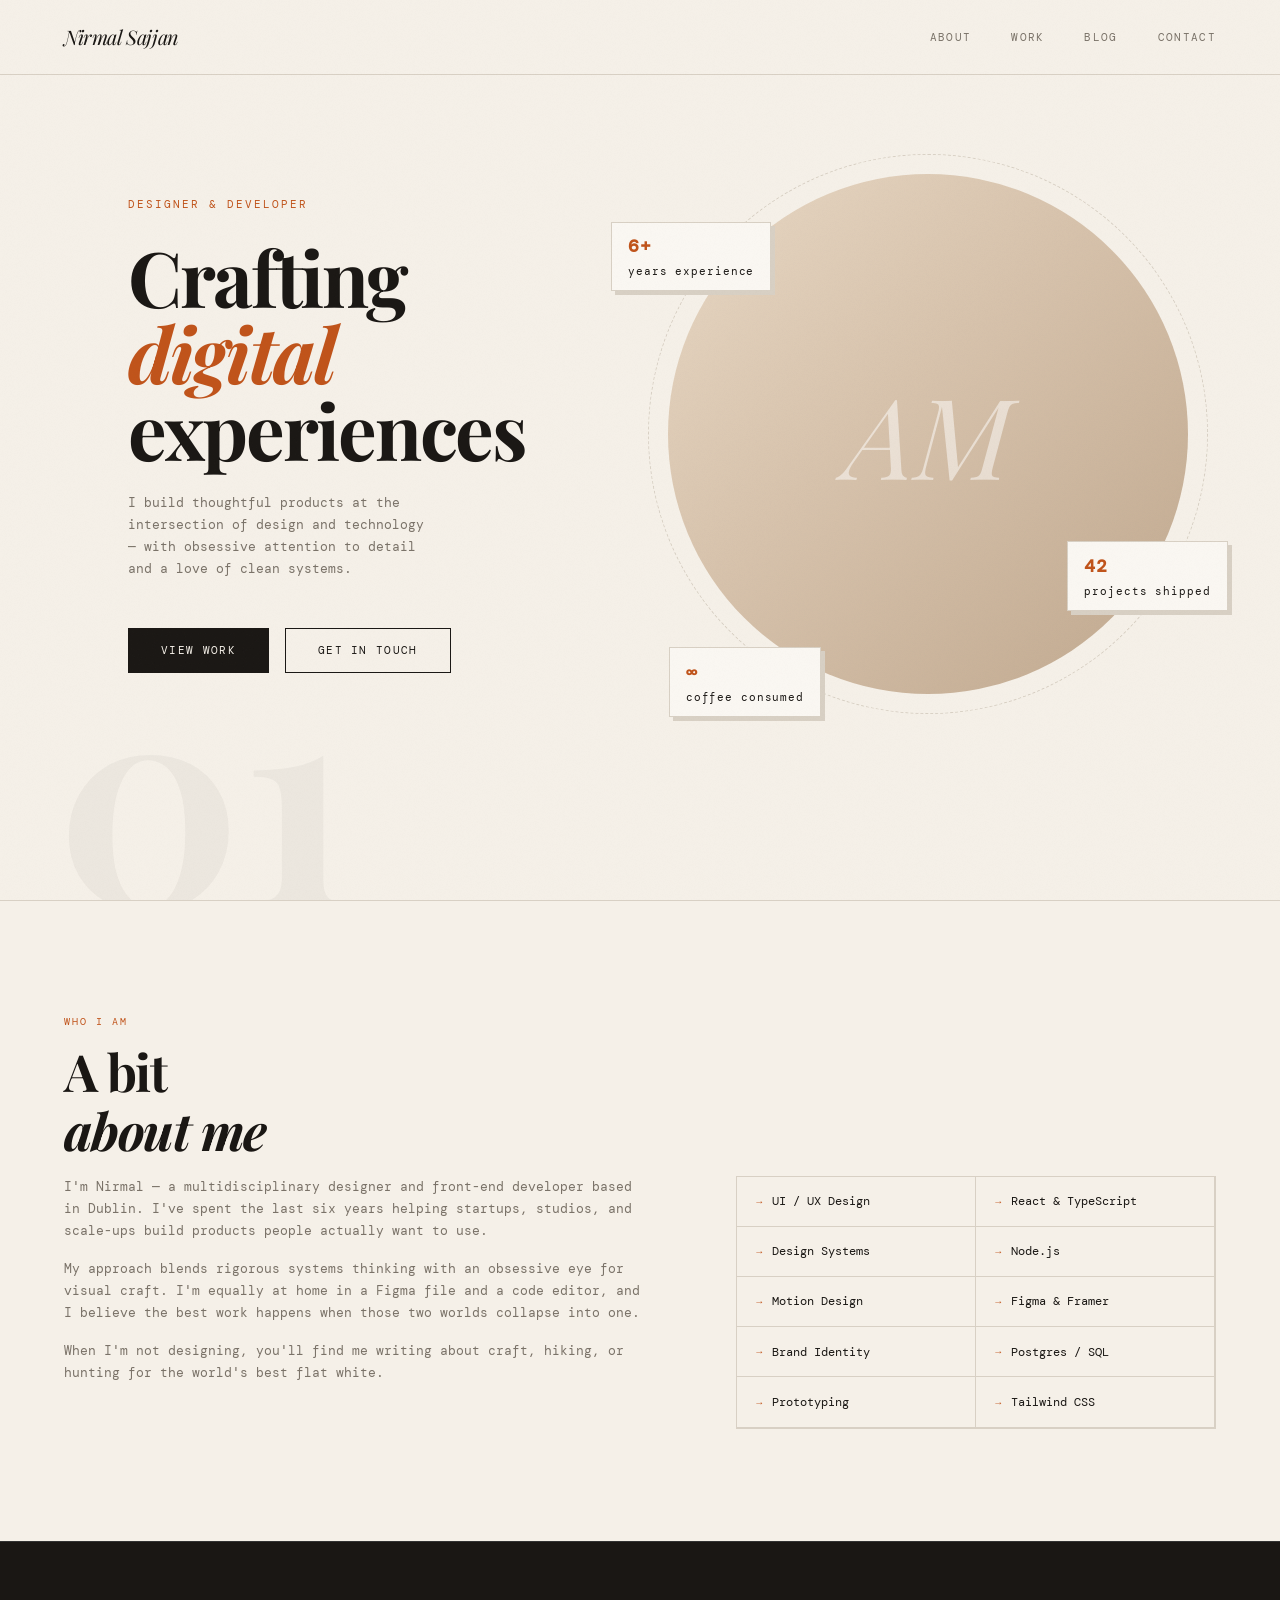
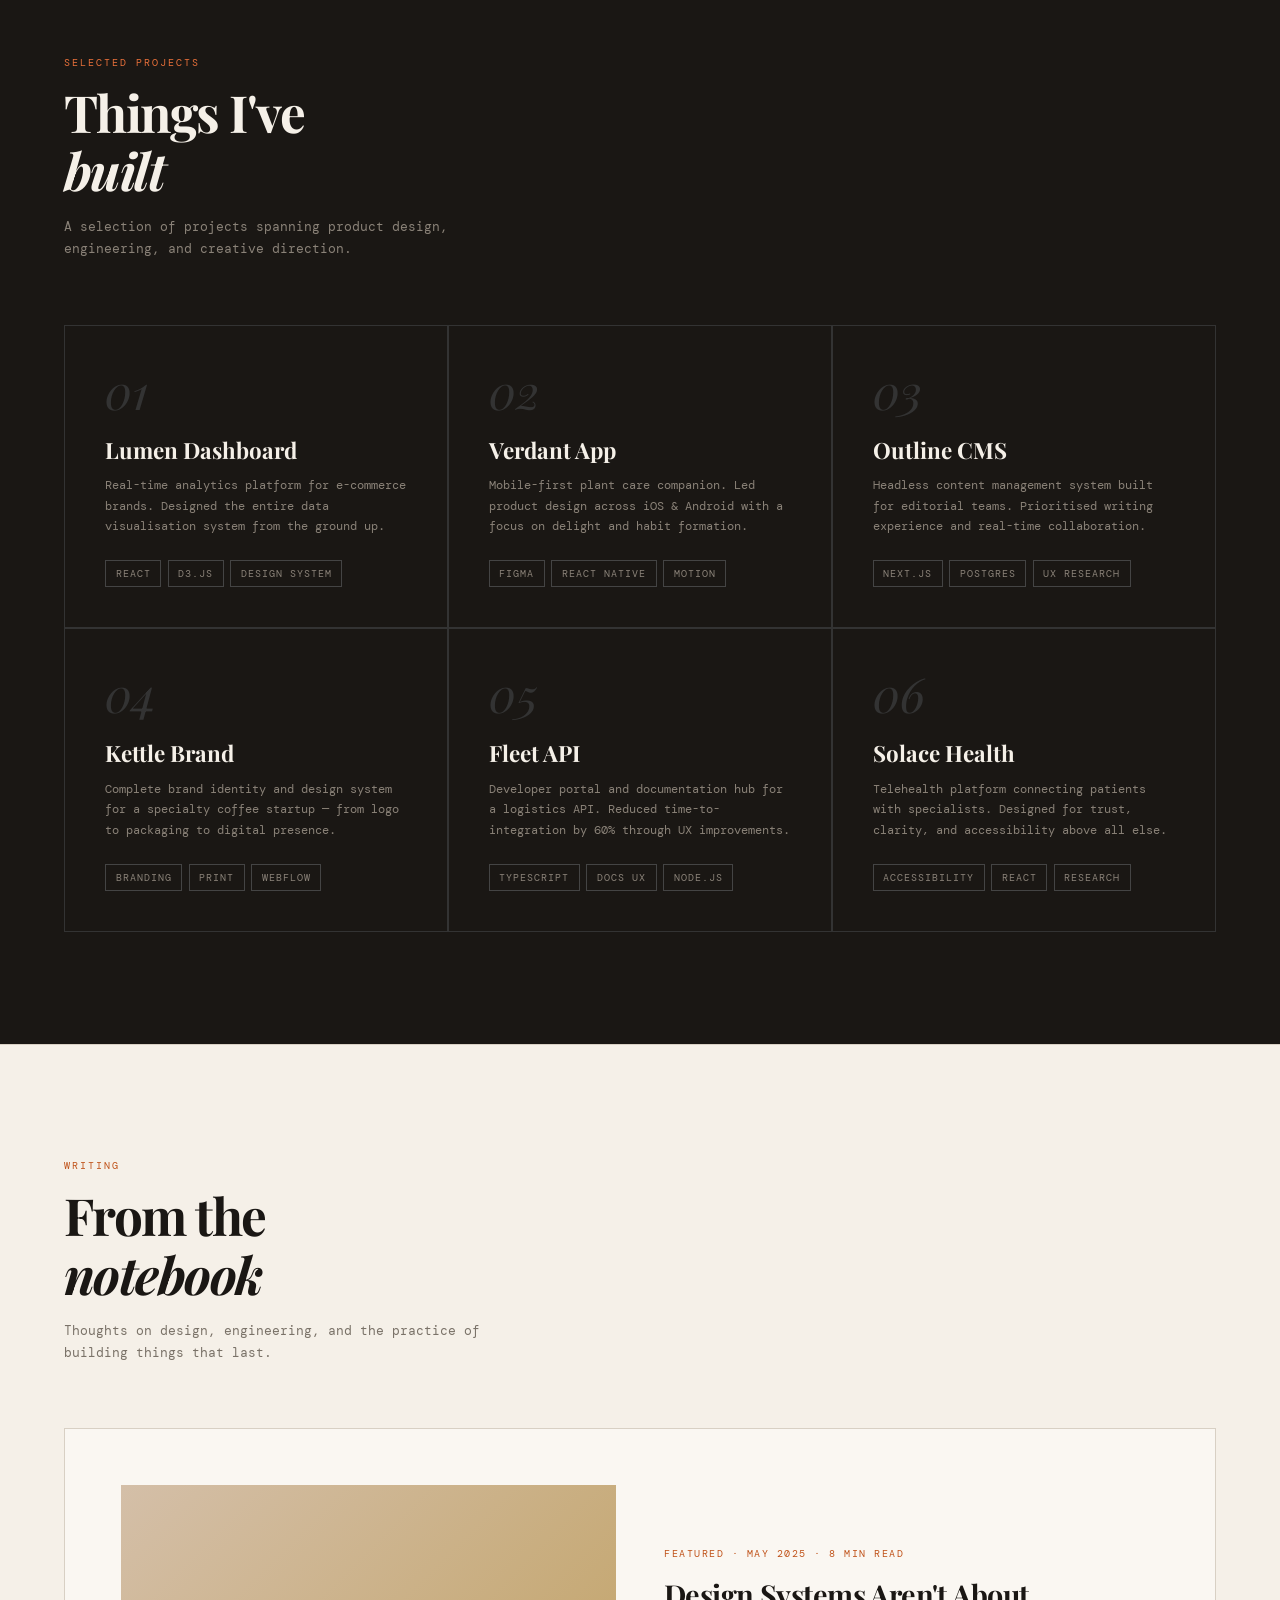
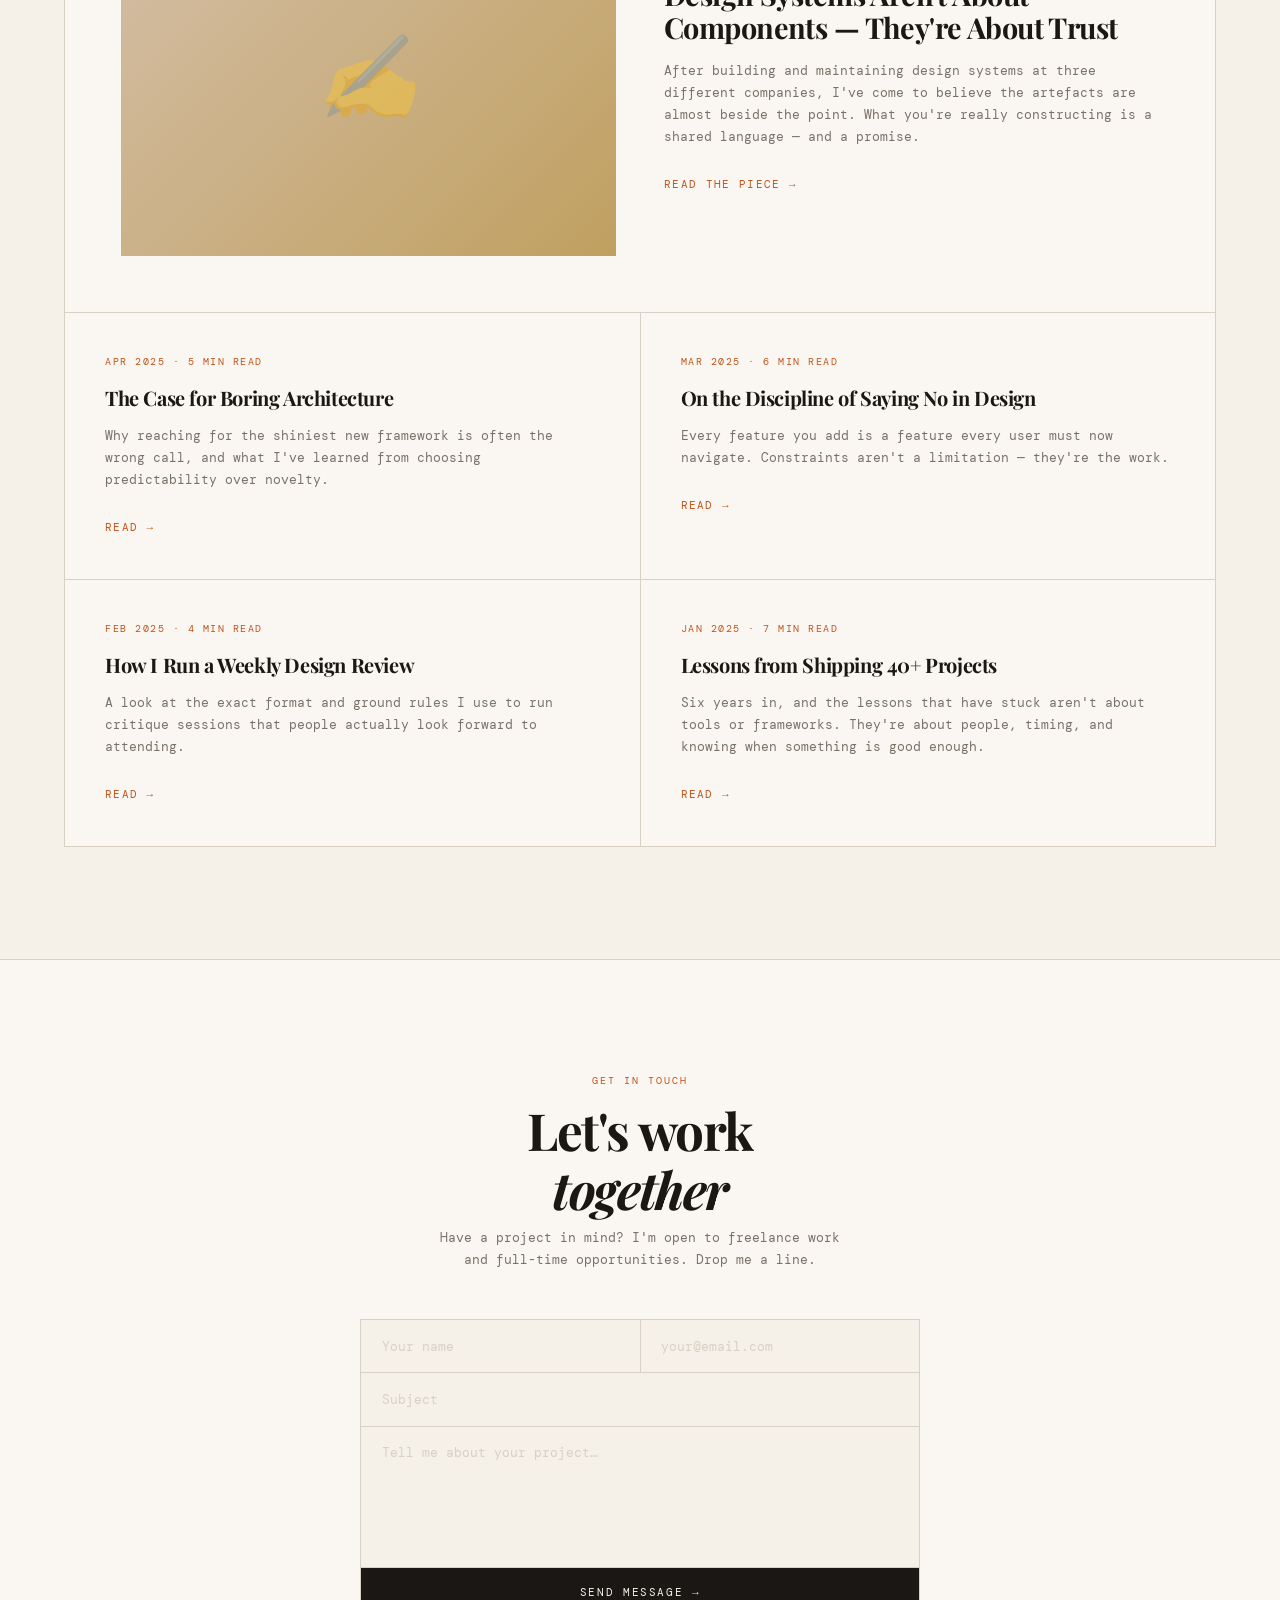
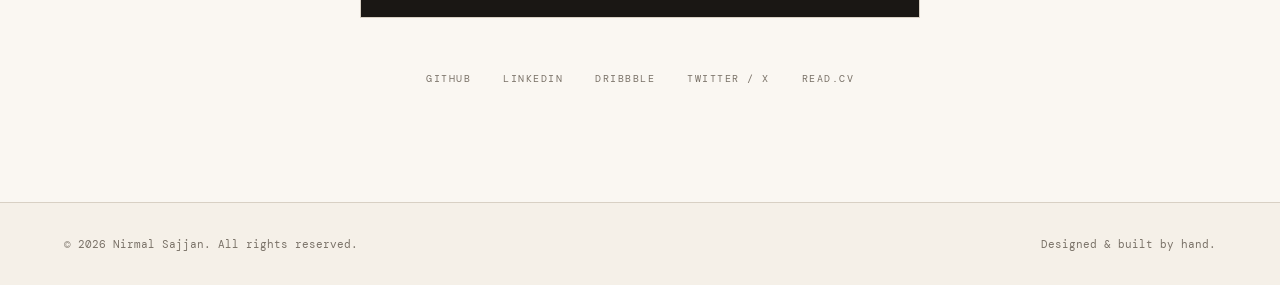
==== index.html @ ff673fba "Rename portfolio.html to index.html" ====
<!DOCTYPE html>
<html lang="en">
<head>
  <meta charset="UTF-8" />
  <meta name="viewport" content="width=device-width, initial-scale=1.0"/>
  <title>Nirmal Sajjan — Portfolio</title>
  <link href="https://fonts.googleapis.com/css2?family=Playfair+Display:ital,wght@0,400;0,700;1,400&family=DM+Mono:wght@300;400;500&display=swap" rel="stylesheet"/>
  <style>
    /* ─── Tokens ─────────────────────────────────────────── */
    :root {
      --cream:   #f5f0e8;
      --ink:     #1a1714;
      --rust:    #c0531a;
      --rust-lt: #e8703a;
      --muted:   #7a7268;
      --border:  #d8d0c4;
      --card:    #faf7f2;
    }

    /* ─── Reset ──────────────────────────────────────────── */
    *, *::before, *::after { box-sizing: border-box; margin: 0; padding: 0; }
    html { scroll-behavior: smooth; }

    body {
      background: var(--cream);
      color: var(--ink);
      font-family: 'DM Mono', monospace;
      font-size: 14px;
      line-height: 1.7;
      overflow-x: hidden;
    }

    /* ─── Noise texture overlay ───────────────────────────── */
    body::before {
      content: '';
      position: fixed;
      inset: 0;
      pointer-events: none;
      background-image: url("data:image/svg+xml,%3Csvg viewBox='0 0 200 200' xmlns='http://www.w3.org/2000/svg'%3E%3Cfilter id='n'%3E%3CfeTurbulence type='fractalNoise' baseFrequency='0.85' numOctaves='4' stitchTiles='stitch'/%3E%3C/filter%3E%3Crect width='100%25' height='100%25' filter='url(%23n)' opacity='0.04'/%3E%3C/svg%3E");
      background-size: 150px;
      z-index: 9999;
      opacity: 0.5;
    }

    /* ─── Typography helpers ──────────────────────────────── */
    h1, h2, h3, h4 { font-family: 'Playfair Display', serif; font-weight: 700; line-height: 1.15; }
    a { color: inherit; text-decoration: none; }

    /* ─── Nav ─────────────────────────────────────────────── */
    nav {
      position: fixed;
      top: 0; left: 0; right: 0;
      z-index: 100;
      display: flex;
      align-items: center;
      justify-content: space-between;
      padding: 1.25rem 4rem;
      background: rgba(245,240,232,0.85);
      backdrop-filter: blur(12px);
      border-bottom: 1px solid var(--border);
    }

    .nav-logo {
      font-family: 'Playfair Display', serif;
      font-size: 1.25rem;
      font-style: italic;
      letter-spacing: -0.02em;
      color: var(--ink);
    }

    .nav-links {
      display: flex;
      gap: 2.5rem;
      list-style: none;
    }

    .nav-links a {
      font-size: 11px;
      letter-spacing: 0.12em;
      text-transform: uppercase;
      color: var(--muted);
      transition: color 0.2s;
    }
    .nav-links a:hover { color: var(--rust); }

    /* ─── Hero ────────────────────────────────────────────── */
    #hero {
      min-height: 100vh;
      display: grid;
      grid-template-columns: 1fr 1fr;
      padding-top: 80px;
      position: relative;
      overflow: hidden;
    }

    .hero-left {
      display: flex;
      flex-direction: column;
      justify-content: center;
      padding: 6rem 3rem 6rem 4rem;
      position: relative;
      z-index: 1;
    }

    .hero-tag {
      font-size: 11px;
      letter-spacing: 0.18em;
      text-transform: uppercase;
      color: var(--rust);
      margin-bottom: 1.5rem;
      opacity: 0;
      animation: fadeUp 0.8s 0.2s forwards;
    }

    .hero-name {
      font-size: clamp(3.5rem, 6vw, 5.5rem);
      line-height: 1;
      letter-spacing: -0.03em;
      margin-bottom: 1.5rem;
      opacity: 0;
      animation: fadeUp 0.8s 0.4s forwards;
    }

    .hero-name em {
      font-style: italic;
      color: var(--rust);
    }

    .hero-bio {
      max-width: 38ch;
      color: var(--muted);
      font-size: 13px;
      margin-bottom: 3rem;
      opacity: 0;
      animation: fadeUp 0.8s 0.6s forwards;
    }

    .hero-ctas {
      display: flex;
      gap: 1rem;
      flex-wrap: wrap;
      opacity: 0;
      animation: fadeUp 0.8s 0.8s forwards;
    }

    .btn {
      display: inline-block;
      padding: 0.75rem 2rem;
      font-family: 'DM Mono', monospace;
      font-size: 11px;
      letter-spacing: 0.12em;
      text-transform: uppercase;
      cursor: pointer;
      transition: all 0.25s;
      border: 1.5px solid var(--ink);
    }
    .btn-primary { background: var(--ink); color: var(--cream); }
    .btn-primary:hover { background: var(--rust); border-color: var(--rust); }
    .btn-outline { background: transparent; color: var(--ink); }
    .btn-outline:hover { background: var(--ink); color: var(--cream); }

    .hero-right {
      position: relative;
      display: flex;
      align-items: center;
      justify-content: center;
    }

    /* big decorative circle */
    .hero-circle {
      width: 520px;
      height: 520px;
      border-radius: 50%;
      background: linear-gradient(135deg, #e8d8c4 0%, #d4bfa8 50%, #c0a88e 100%);
      position: relative;
      display: flex;
      align-items: center;
      justify-content: center;
      opacity: 0;
      animation: scaleIn 1s 0.3s cubic-bezier(0.34,1.56,0.64,1) forwards;
    }

    .hero-circle::before {
      content: '';
      position: absolute;
      inset: -20px;
      border-radius: 50%;
      border: 1px dashed var(--border);
      animation: spin 30s linear infinite;
    }

    .hero-avatar-text {
      font-family: 'Playfair Display', serif;
      font-size: 7rem;
      font-style: italic;
      color: rgba(255,255,255,0.5);
      user-select: none;
    }

    /* floating labels */
    .float-label {
      position: absolute;
      background: var(--card);
      border: 1px solid var(--border);
      padding: 0.6rem 1rem;
      font-size: 11px;
      letter-spacing: 0.08em;
      box-shadow: 4px 4px 0 var(--border);
      opacity: 0;
      animation: fadeIn 0.6s forwards;
    }
    .fl-1 { top: 20%; left: -5%; animation-delay: 1.2s; }
    .fl-2 { bottom: 25%; right: -2%; animation-delay: 1.4s; }
    .fl-3 { bottom: 10%; left: 5%; animation-delay: 1.6s; }

    .float-label strong { display: block; font-size: 1.1rem; color: var(--rust); }

    /* big background number */
    .hero-num {
      position: absolute;
      bottom: -2rem;
      left: 3.5rem;
      font-family: 'Playfair Display', serif;
      font-size: 18rem;
      font-weight: 700;
      color: rgba(26,23,20,0.04);
      line-height: 1;
      pointer-events: none;
      user-select: none;
    }

    /* ─── Section scaffold ────────────────────────────────── */
    section { padding: 7rem 4rem; }

    .section-label {
      font-size: 10px;
      letter-spacing: 0.2em;
      text-transform: uppercase;
      color: var(--rust);
      margin-bottom: 0.75rem;
    }

    .section-title {
      font-size: clamp(2rem, 4vw, 3.2rem);
      letter-spacing: -0.03em;
      margin-bottom: 1rem;
    }

    .section-sub {
      color: var(--muted);
      max-width: 52ch;
      font-size: 13px;
      margin-bottom: 4rem;
    }

    /* ─── About ───────────────────────────────────────────── */
    #about { border-top: 1px solid var(--border); }

    .about-grid {
      display: grid;
      grid-template-columns: 1.2fr 1fr;
      gap: 6rem;
      align-items: start;
    }

    .about-text p { color: var(--muted); font-size: 13px; margin-bottom: 1rem; }

    .skills-list {
      display: grid;
      grid-template-columns: 1fr 1fr;
      gap: 0;
      list-style: none;
      border: 1px solid var(--border);
    }

    .skills-list li {
      padding: 0.9rem 1.2rem;
      border-bottom: 1px solid var(--border);
      border-right: 1px solid var(--border);
      font-size: 12px;
      display: flex;
      align-items: center;
      gap: 0.6rem;
      transition: background 0.2s;
    }
    .skills-list li:hover { background: var(--card); }
    .skills-list li::before { content: '→'; color: var(--rust); font-size: 10px; }

    /* ─── Work ────────────────────────────────────────────── */
    #work { background: var(--ink); color: var(--cream); border-top: 1px solid #333; }
    #work .section-label { color: var(--rust-lt); }
    #work .section-sub { color: #8a8278; }

    .projects-grid {
      display: grid;
      grid-template-columns: repeat(3, 1fr);
      gap: 1.5px;
      background: #333;
      border: 1.5px solid #333;
    }

    .project-card {
      background: var(--ink);
      padding: 2.5rem;
      transition: background 0.25s;
      cursor: pointer;
      position: relative;
      overflow: hidden;
    }
    .project-card::after {
      content: '';
      position: absolute;
      inset: 0;
      background: var(--rust);
      transform: translateY(100%);
      transition: transform 0.35s cubic-bezier(0.4,0,0.2,1);
      z-index: 0;
    }
    .project-card:hover::after { transform: translateY(0); }

    .project-card > * { position: relative; z-index: 1; }

    .project-num {
      font-family: 'Playfair Display', serif;
      font-size: 3rem;
      font-style: italic;
      color: #333;
      line-height: 1;
      margin-bottom: 1.5rem;
      transition: color 0.25s;
    }
    .project-card:hover .project-num { color: rgba(255,255,255,0.25); }

    .project-title {
      font-family: 'Playfair Display', serif;
      font-size: 1.4rem;
      margin-bottom: 0.75rem;
    }

    .project-desc {
      font-size: 12px;
      color: #8a8278;
      margin-bottom: 1.5rem;
      transition: color 0.25s;
    }
    .project-card:hover .project-desc { color: rgba(255,255,255,0.8); }

    .project-tags {
      display: flex;
      flex-wrap: wrap;
      gap: 0.4rem;
    }

    .tag {
      font-size: 10px;
      letter-spacing: 0.1em;
      text-transform: uppercase;
      padding: 0.25rem 0.6rem;
      border: 1px solid #444;
      color: #8a8278;
      transition: all 0.25s;
    }
    .project-card:hover .tag { border-color: rgba(255,255,255,0.35); color: rgba(255,255,255,0.7); }

    /* ─── Blog ────────────────────────────────────────────── */
    #blog { border-top: 1px solid var(--border); }

    .blog-layout {
      display: grid;
      grid-template-columns: 1fr 1fr;
      gap: 1px;
      background: var(--border);
      border: 1px solid var(--border);
    }

    .blog-featured {
      grid-column: 1 / -1;
      background: var(--card);
      padding: 3.5rem;
      display: grid;
      grid-template-columns: 1fr 1fr;
      gap: 3rem;
      align-items: center;
      transition: background 0.2s;
    }
    .blog-featured:hover { background: #f0ebe0; }

    .blog-featured-img {
      aspect-ratio: 4/3;
      background: linear-gradient(135deg, #d4bfa8, #c0a060);
      display: flex;
      align-items: center;
      justify-content: center;
      font-family: 'Playfair Display', serif;
      font-size: 5rem;
      font-style: italic;
      color: rgba(255,255,255,0.4);
    }

    .blog-meta {
      font-size: 10px;
      letter-spacing: 0.15em;
      text-transform: uppercase;
      color: var(--rust);
      margin-bottom: 1rem;
    }

    .blog-title {
      font-size: 1.8rem;
      letter-spacing: -0.02em;
      margin-bottom: 1rem;
      cursor: pointer;
      transition: color 0.2s;
    }
    .blog-title:hover { color: var(--rust); }

    .blog-excerpt {
      color: var(--muted);
      font-size: 13px;
      margin-bottom: 1.5rem;
    }

    .read-more {
      font-size: 11px;
      letter-spacing: 0.12em;
      text-transform: uppercase;
      color: var(--rust);
      display: inline-flex;
      align-items: center;
      gap: 0.5rem;
      transition: gap 0.2s;
    }
    .read-more:hover { gap: 1rem; }

    .blog-card {
      background: var(--card);
      padding: 2.5rem;
      cursor: pointer;
      transition: background 0.2s;
    }
    .blog-card:hover { background: #f0ebe0; }

    .blog-card .blog-title { font-size: 1.25rem; }

    /* ─── Contact ─────────────────────────────────────────── */
    #contact {
      background: var(--card);
      border-top: 1px solid var(--border);
      text-align: center;
    }

    #contact .section-title { margin-bottom: 0.5rem; }
    #contact .section-sub { margin: 0 auto 3rem; }

    .contact-form {
      max-width: 560px;
      margin: 0 auto;
      display: grid;
      gap: 1px;
      background: var(--border);
      border: 1px solid var(--border);
    }

    .form-row {
      display: grid;
      grid-template-columns: 1fr 1fr;
      gap: 1px;
    }

    .contact-form input,
    .contact-form textarea {
      width: 100%;
      background: var(--cream);
      border: none;
      outline: none;
      padding: 1.1rem 1.3rem;
      font-family: 'DM Mono', monospace;
      font-size: 13px;
      color: var(--ink);
      resize: none;
      transition: background 0.2s;
    }
    .contact-form input::placeholder,
    .contact-form textarea::placeholder { color: var(--border); }
    .contact-form input:focus,
    .contact-form textarea:focus { background: #f0ebe0; }

    .contact-form textarea { height: 140px; }

    .contact-form button {
      width: 100%;
      background: var(--ink);
      color: var(--cream);
      border: none;
      padding: 1.1rem;
      font-family: 'DM Mono', monospace;
      font-size: 11px;
      letter-spacing: 0.15em;
      text-transform: uppercase;
      cursor: pointer;
      transition: background 0.25s;
    }
    .contact-form button:hover { background: var(--rust); }

    .social-links {
      display: flex;
      justify-content: center;
      gap: 2rem;
      margin-top: 3rem;
      list-style: none;
    }
    .social-links a {
      font-size: 10px;
      letter-spacing: 0.15em;
      text-transform: uppercase;
      color: var(--muted);
      transition: color 0.2s;
    }
    .social-links a:hover { color: var(--rust); }

    /* ─── Footer ──────────────────────────────────────────── */
    footer {
      border-top: 1px solid var(--border);
      padding: 2rem 4rem;
      display: flex;
      justify-content: space-between;
      align-items: center;
      font-size: 11px;
      color: var(--muted);
    }

    /* ─── Keyframes ──────────────────────────────────────── */
    @keyframes fadeUp {
      from { opacity: 0; transform: translateY(20px); }
      to   { opacity: 1; transform: translateY(0); }
    }
    @keyframes fadeIn {
      from { opacity: 0; }
      to   { opacity: 1; }
    }
    @keyframes scaleIn {
      from { opacity: 0; transform: scale(0.85); }
      to   { opacity: 1; transform: scale(1); }
    }
    @keyframes spin {
      to { transform: rotate(360deg); }
    }

    /* ─── Responsive ─────────────────────────────────────── */
    @media (max-width: 900px) {
      nav { padding: 1.1rem 2rem; }
      .nav-links { gap: 1.5rem; }

      #hero { grid-template-columns: 1fr; }
      .hero-right { display: none; }
      .hero-left { padding: 6rem 2rem 4rem; }

      section { padding: 5rem 2rem; }

      .about-grid { grid-template-columns: 1fr; gap: 3rem; }
      .projects-grid { grid-template-columns: 1fr; }
      .blog-layout { grid-template-columns: 1fr; }
      .blog-featured { grid-template-columns: 1fr; }
      .blog-featured-img { display: none; }
      .form-row { grid-template-columns: 1fr; }
      footer { flex-direction: column; gap: 0.5rem; text-align: center; }
    }
  </style>
</head>
<body>

  <!-- ── Nav ─────────────────────────────────────────────── -->
  <nav>
    <span class="nav-logo">Nirmal Sajjan</span>
    <ul class="nav-links">
      <li><a href="#about">About</a></li>
      <li><a href="#work">Work</a></li>
      <li><a href="#blog">Blog</a></li>
      <li><a href="#contact">Contact</a></li>
    </ul>
  </nav>

  <!-- ── Hero ─────────────────────────────────────────────── -->
  <section id="hero">
    <div class="hero-left">
      <p class="hero-tag">Designer &amp; Developer</p>
      <h1 class="hero-name">Crafting<br/><em>digital</em><br/>experiences</h1>
      <p class="hero-bio">I build thoughtful products at the intersection of design and technology — with obsessive attention to detail and a love of clean systems.</p>
      <div class="hero-ctas">
        <a href="#work" class="btn btn-primary">View Work</a>
        <a href="#contact" class="btn btn-outline">Get in Touch</a>
      </div>
    </div>
    <div class="hero-right">
      <div class="hero-circle">
        <span class="hero-avatar-text">AM</span>
      </div>
      <div class="float-label fl-1">
        <strong>6+</strong>years experience
      </div>
      <div class="float-label fl-2">
        <strong>42</strong>projects shipped
      </div>
      <div class="float-label fl-3">
        <strong>∞</strong>coffee consumed
      </div>
    </div>
    <div class="hero-num">01</div>
  </section>

  <!-- ── About ─────────────────────────────────────────────── -->
  <section id="about">
    <p class="section-label">Who I Am</p>
    <h2 class="section-title">A bit<br/><em>about me</em></h2>
    <div class="about-grid">
      <div class="about-text">
        <p>I'm Nirmal — a multidisciplinary designer and front-end developer based in Dublin. I've spent the last six years helping startups, studios, and scale-ups build products people actually want to use.</p>
        <p>My approach blends rigorous systems thinking with an obsessive eye for visual craft. I'm equally at home in a Figma file and a code editor, and I believe the best work happens when those two worlds collapse into one.</p>
        <p>When I'm not designing, you'll find me writing about craft, hiking, or hunting for the world's best flat white.</p>
      </div>
      <ul class="skills-list">
        <li>UI / UX Design</li>
        <li>React &amp; TypeScript</li>
        <li>Design Systems</li>
        <li>Node.js</li>
        <li>Motion Design</li>
        <li>Figma &amp; Framer</li>
        <li>Brand Identity</li>
        <li>Postgres / SQL</li>
        <li>Prototyping</li>
        <li>Tailwind CSS</li>
      </ul>
    </div>
  </section>

  <!-- ── Work ─────────────────────────────────────────────── -->
  <section id="work">
    <p class="section-label">Selected Projects</p>
    <h2 class="section-title">Things I've<br/><em>built</em></h2>
    <p class="section-sub">A selection of projects spanning product design, engineering, and creative direction.</p>

    <div class="projects-grid">
      <div class="project-card">
        <div class="project-num">01</div>
        <h3 class="project-title">Lumen Dashboard</h3>
        <p class="project-desc">Real-time analytics platform for e-commerce brands. Designed the entire data visualisation system from the ground up.</p>
        <div class="project-tags">
          <span class="tag">React</span>
          <span class="tag">D3.js</span>
          <span class="tag">Design System</span>
        </div>
      </div>

      <div class="project-card">
        <div class="project-num">02</div>
        <h3 class="project-title">Verdant App</h3>
        <p class="project-desc">Mobile-first plant care companion. Led product design across iOS & Android with a focus on delight and habit formation.</p>
        <div class="project-tags">
          <span class="tag">Figma</span>
          <span class="tag">React Native</span>
          <span class="tag">Motion</span>
        </div>
      </div>

      <div class="project-card">
        <div class="project-num">03</div>
        <h3 class="project-title">Outline CMS</h3>
        <p class="project-desc">Headless content management system built for editorial teams. Prioritised writing experience and real-time collaboration.</p>
        <div class="project-tags">
          <span class="tag">Next.js</span>
          <span class="tag">Postgres</span>
          <span class="tag">UX Research</span>
        </div>
      </div>

      <div class="project-card">
        <div class="project-num">04</div>
        <h3 class="project-title">Kettle Brand</h3>
        <p class="project-desc">Complete brand identity and design system for a specialty coffee startup — from logo to packaging to digital presence.</p>
        <div class="project-tags">
          <span class="tag">Branding</span>
          <span class="tag">Print</span>
          <span class="tag">Webflow</span>
        </div>
      </div>

      <div class="project-card">
        <div class="project-num">05</div>
        <h3 class="project-title">Fleet API</h3>
        <p class="project-desc">Developer portal and documentation hub for a logistics API. Reduced time-to-integration by 60% through UX improvements.</p>
        <div class="project-tags">
          <span class="tag">TypeScript</span>
          <span class="tag">Docs UX</span>
          <span class="tag">Node.js</span>
        </div>
      </div>

      <div class="project-card">
        <div class="project-num">06</div>
        <h3 class="project-title">Solace Health</h3>
        <p class="project-desc">Telehealth platform connecting patients with specialists. Designed for trust, clarity, and accessibility above all else.</p>
        <div class="project-tags">
          <span class="tag">Accessibility</span>
          <span class="tag">React</span>
          <span class="tag">Research</span>
        </div>
      </div>
    </div>
  </section>

  <!-- ── Blog ─────────────────────────────────────────────── -->
  <section id="blog">
    <p class="section-label">Writing</p>
    <h2 class="section-title">From the<br/><em>notebook</em></h2>
    <p class="section-sub">Thoughts on design, engineering, and the practice of building things that last.</p>

    <div class="blog-layout">
      <!-- Featured post -->
      <article class="blog-featured">
        <div class="blog-featured-img">✍</div>
        <div>
          <p class="blog-meta">Featured · May 2025 · 8 min read</p>
          <h3 class="blog-title">Design Systems Aren't About Components — They're About Trust</h3>
          <p class="blog-excerpt">After building and maintaining design systems at three different companies, I've come to believe the artefacts are almost beside the point. What you're really constructing is a shared language — and a promise.</p>
          <a href="#" class="read-more">Read the piece →</a>
        </div>
      </article>

      <!-- Post 2 -->
      <article class="blog-card">
        <p class="blog-meta">Apr 2025 · 5 min read</p>
        <h3 class="blog-title">The Case for Boring Architecture</h3>
        <p class="blog-excerpt">Why reaching for the shiniest new framework is often the wrong call, and what I've learned from choosing predictability over novelty.</p>
        <a href="#" class="read-more">Read →</a>
      </article>

      <!-- Post 3 -->
      <article class="blog-card">
        <p class="blog-meta">Mar 2025 · 6 min read</p>
        <h3 class="blog-title">On the Discipline of Saying No in Design</h3>
        <p class="blog-excerpt">Every feature you add is a feature every user must now navigate. Constraints aren't a limitation — they're the work.</p>
        <a href="#" class="read-more">Read →</a>
      </article>

      <!-- Post 4 -->
      <article class="blog-card">
        <p class="blog-meta">Feb 2025 · 4 min read</p>
        <h3 class="blog-title">How I Run a Weekly Design Review</h3>
        <p class="blog-excerpt">A look at the exact format and ground rules I use to run critique sessions that people actually look forward to attending.</p>
        <a href="#" class="read-more">Read →</a>
      </article>

      <!-- Post 5 -->
      <article class="blog-card">
        <p class="blog-meta">Jan 2025 · 7 min read</p>
        <h3 class="blog-title">Lessons from Shipping 40+ Projects</h3>
        <p class="blog-excerpt">Six years in, and the lessons that have stuck aren't about tools or frameworks. They're about people, timing, and knowing when something is good enough.</p>
        <a href="#" class="read-more">Read →</a>
      </article>
    </div>
  </section>

  <!-- ── Contact ────────────────────────────────────────────── -->
  <section id="contact">
    <p class="section-label">Get in Touch</p>
    <h2 class="section-title">Let's work<br/><em>together</em></h2>
    <p class="section-sub">Have a project in mind? I'm open to freelance work and full-time opportunities. Drop me a line.</p>

    <div class="contact-form">
      <div class="form-row">
        <input type="text" placeholder="Your name" />
        <input type="email" placeholder="your@email.com" />
      </div>
      <input type="text" placeholder="Subject" />
      <textarea placeholder="Tell me about your project…"></textarea>
      <button type="button">Send Message →</button>
    </div>

    <ul class="social-links">
      <li><a href="#">GitHub</a></li>
      <li><a href="#">LinkedIn</a></li>
      <li><a href="#">Dribbble</a></li>
      <li><a href="#">Twitter / X</a></li>
      <li><a href="#">Read.cv</a></li>
    </ul>
  </section>

  <!-- ── Footer ─────────────────────────────────────────────── -->
  <footer>
    <span>© 2026 Nirmal Sajjan. All rights reserved.</span>
    <span>Designed &amp; built by hand.</span>
  </footer>

</body>
</html>
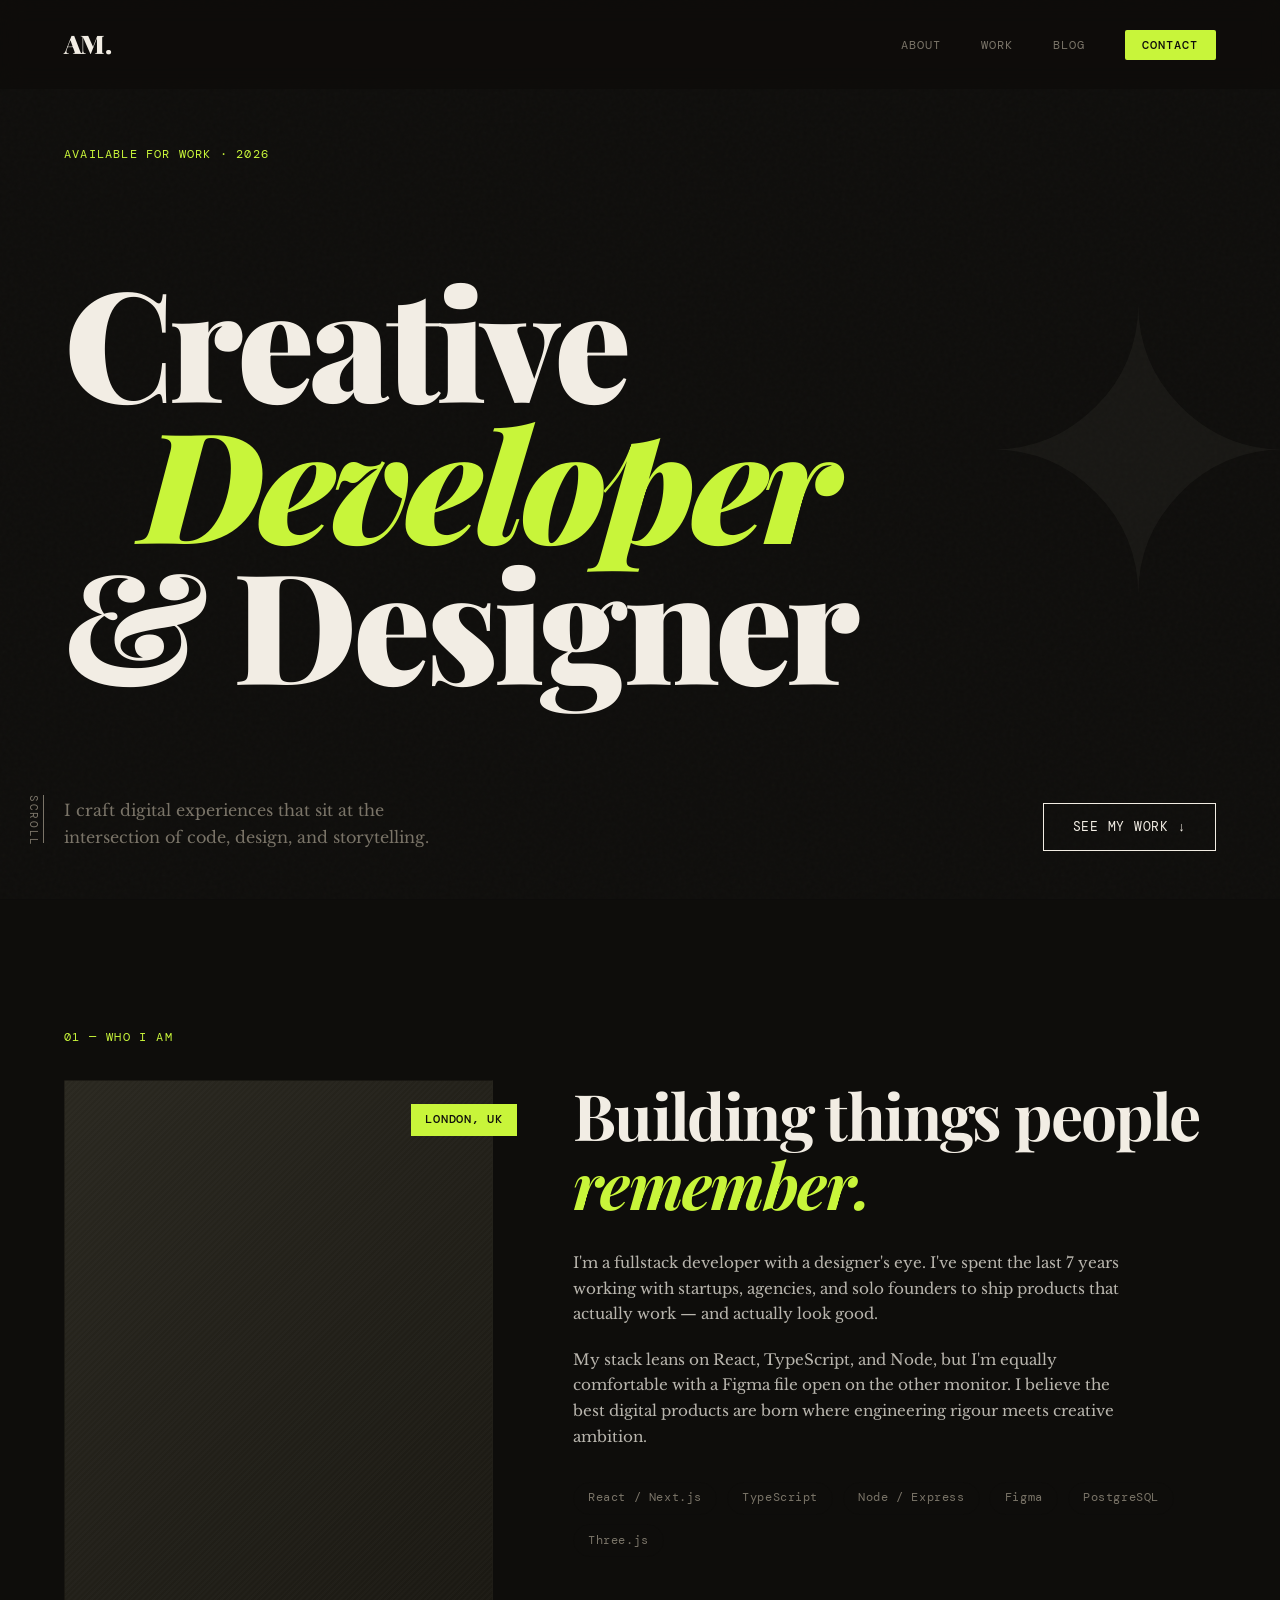
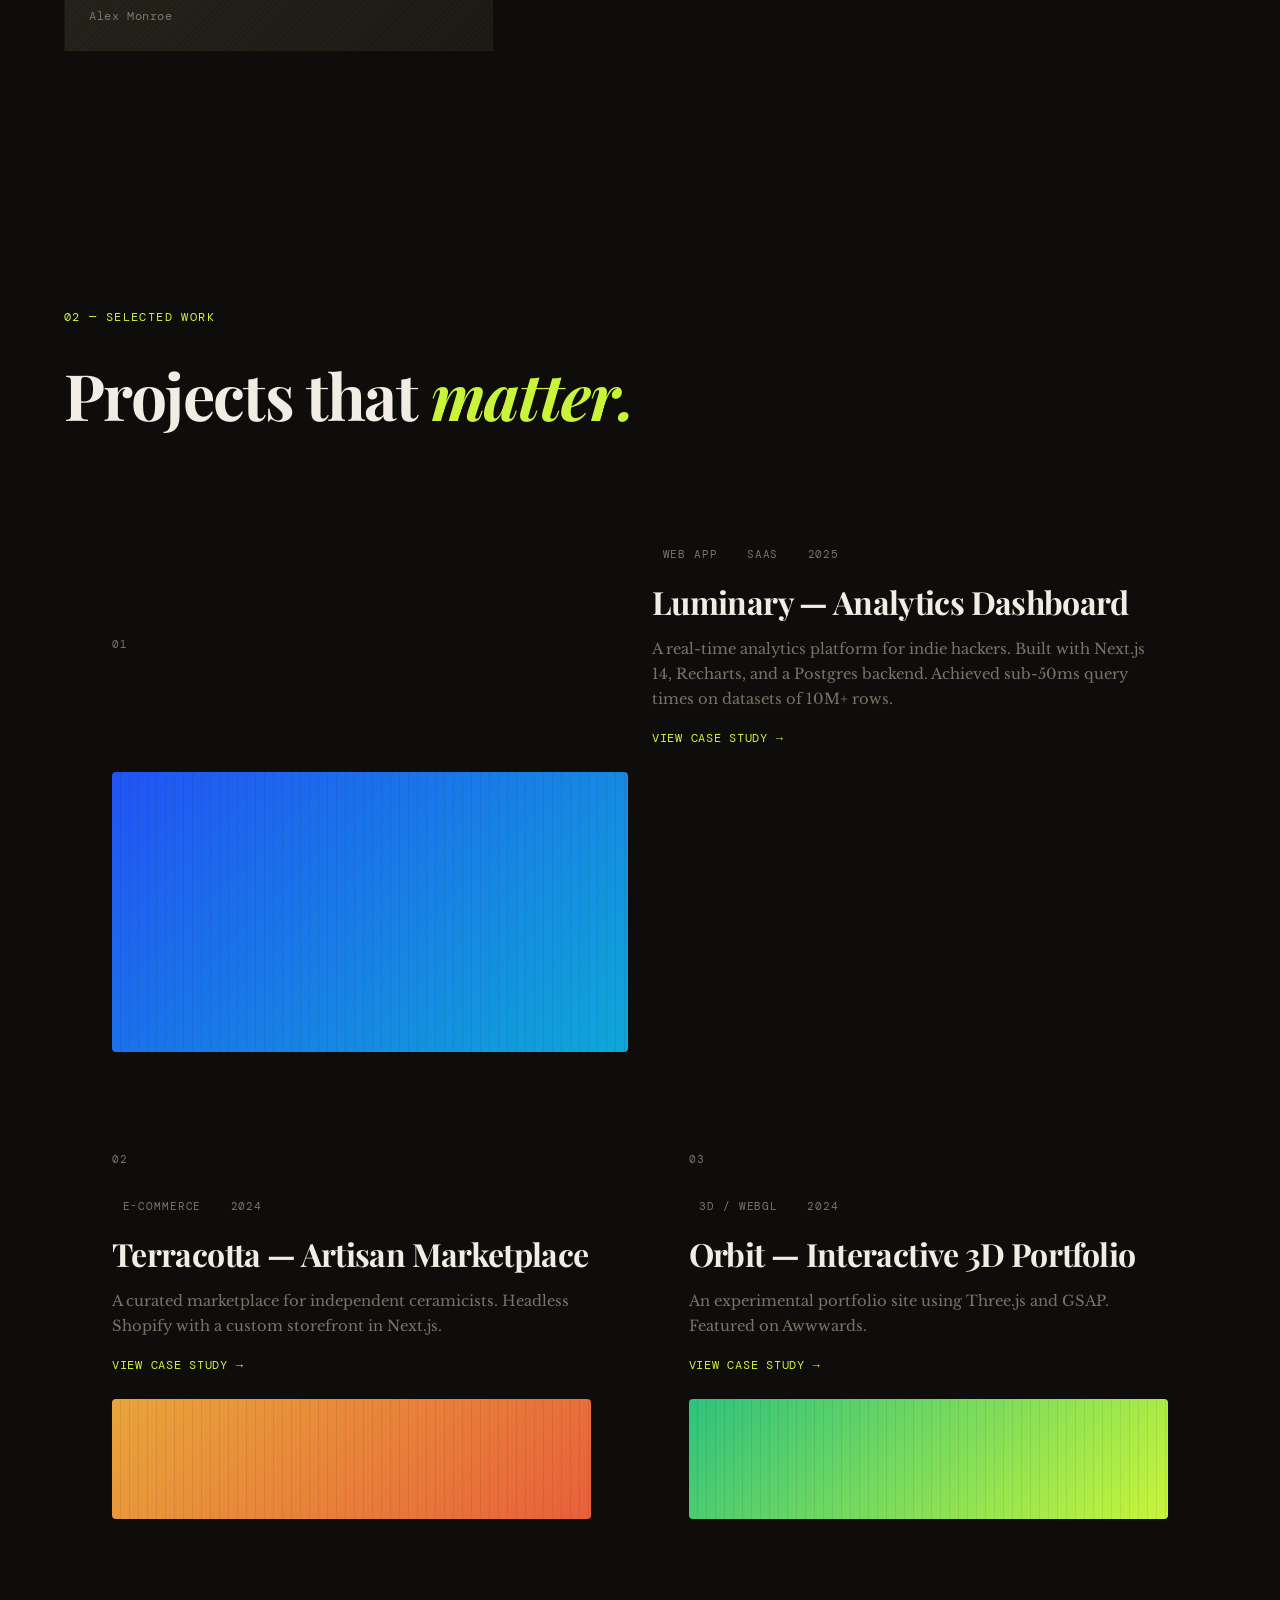
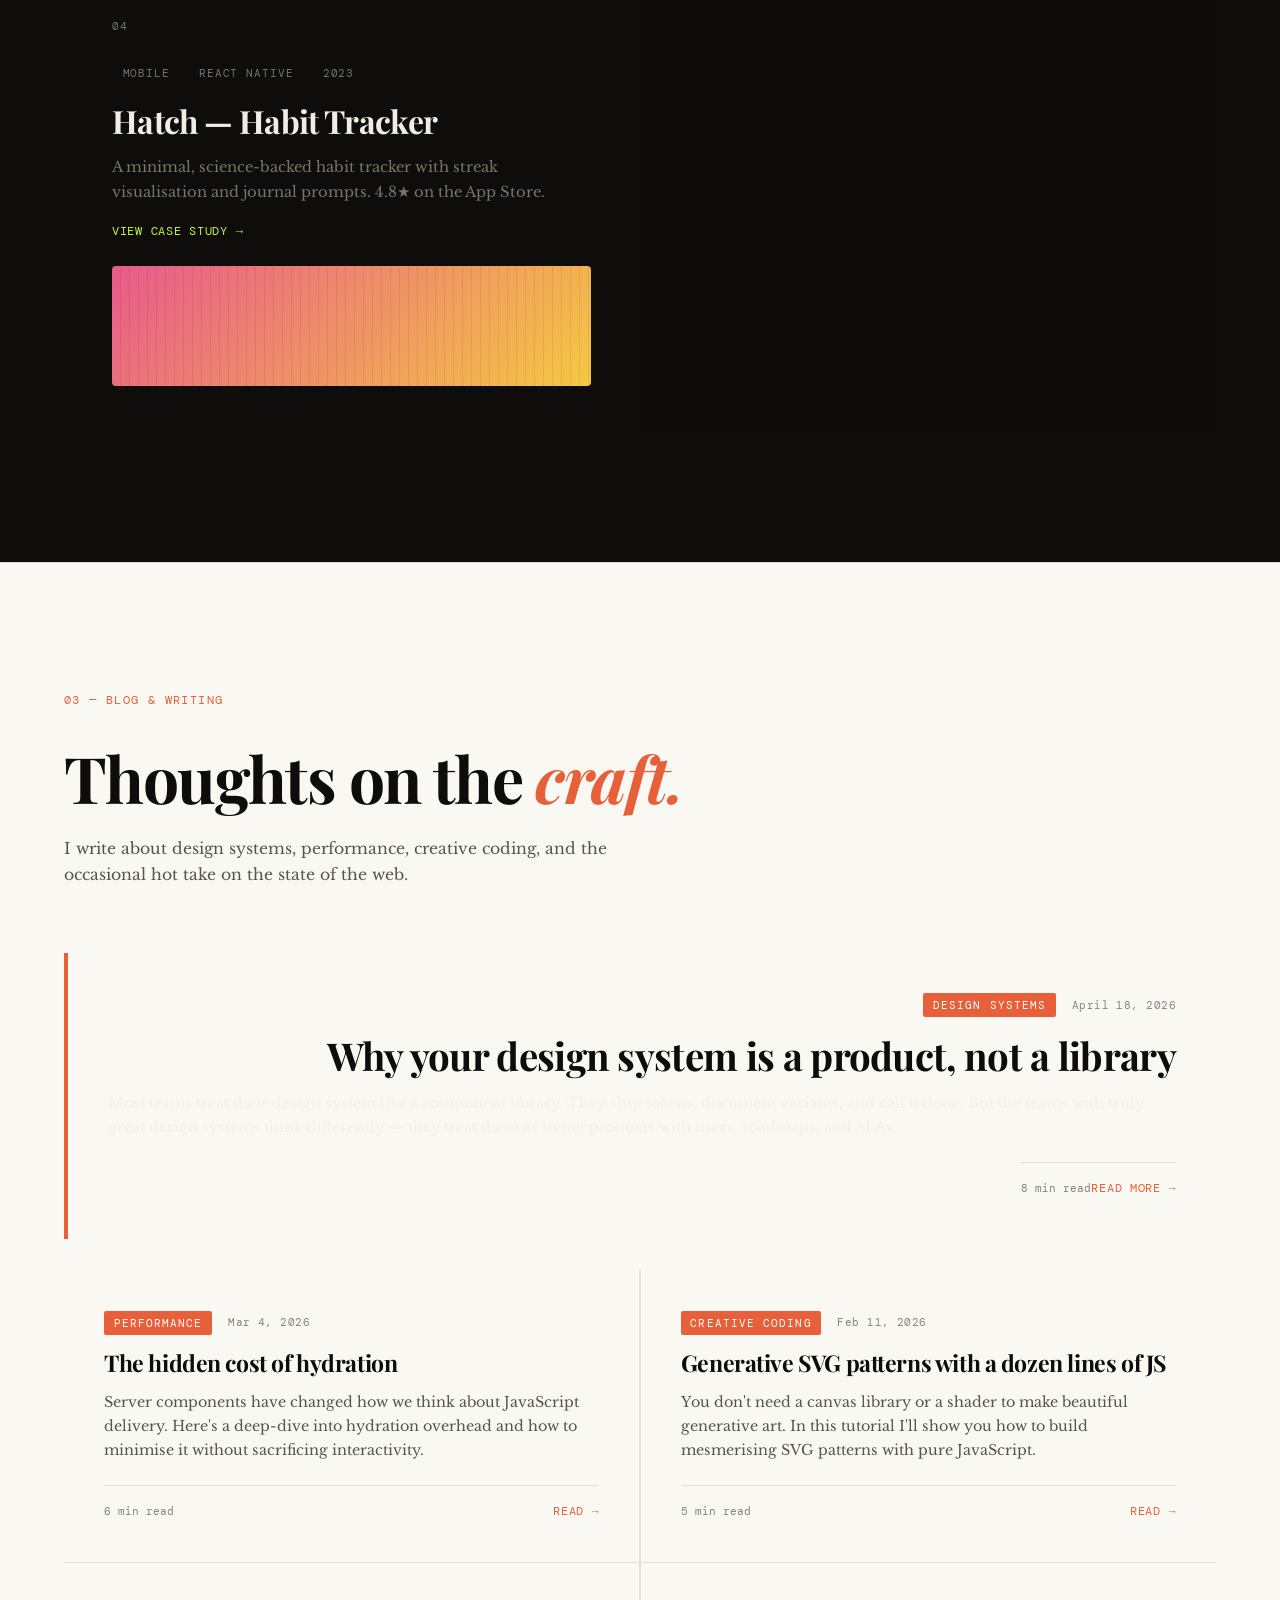
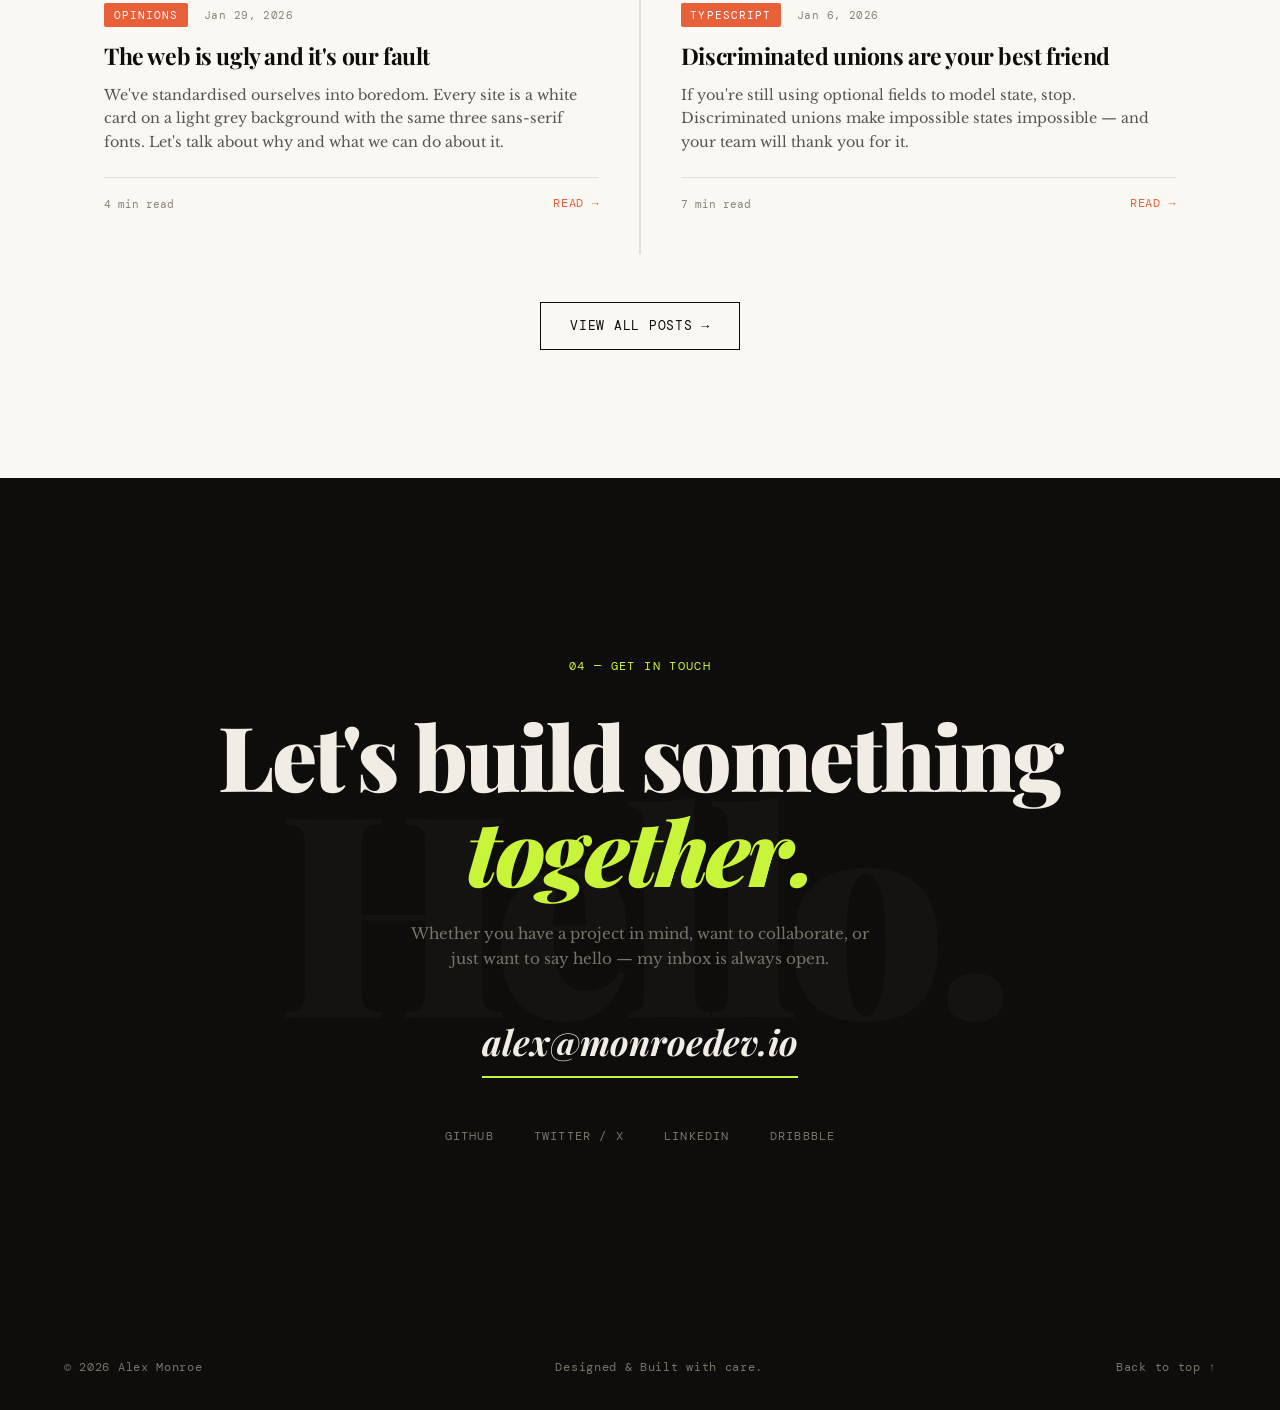
==== commit a5c871a8: "Add files via upload" ====
--- a/index.html
+++ b/index.html
@@ -3,792 +3,235 @@
 <head>
   <meta charset="UTF-8" />
   <meta name="viewport" content="width=device-width, initial-scale=1.0"/>
-  <title>Nirmal Sajjan — Portfolio</title>
-  <link href="https://fonts.googleapis.com/css2?family=Playfair+Display:ital,wght@0,400;0,700;1,400&family=DM+Mono:wght@300;400;500&display=swap" rel="stylesheet"/>
-  <style>
-    /* ─── Tokens ─────────────────────────────────────────── */
-    :root {
-      --cream:   #f5f0e8;
-      --ink:     #1a1714;
-      --rust:    #c0531a;
-      --rust-lt: #e8703a;
-      --muted:   #7a7268;
-      --border:  #d8d0c4;
-      --card:    #faf7f2;
-    }
-
-    /* ─── Reset ──────────────────────────────────────────── */
-    *, *::before, *::after { box-sizing: border-box; margin: 0; padding: 0; }
-    html { scroll-behavior: smooth; }
-
-    body {
-      background: var(--cream);
-      color: var(--ink);
-      font-family: 'DM Mono', monospace;
-      font-size: 14px;
-      line-height: 1.7;
-      overflow-x: hidden;
-    }
-
-    /* ─── Noise texture overlay ───────────────────────────── */
-    body::before {
-      content: '';
-      position: fixed;
-      inset: 0;
-      pointer-events: none;
-      background-image: url("data:image/svg+xml,%3Csvg viewBox='0 0 200 200' xmlns='http://www.w3.org/2000/svg'%3E%3Cfilter id='n'%3E%3CfeTurbulence type='fractalNoise' baseFrequency='0.85' numOctaves='4' stitchTiles='stitch'/%3E%3C/filter%3E%3Crect width='100%25' height='100%25' filter='url(%23n)' opacity='0.04'/%3E%3C/svg%3E");
-      background-size: 150px;
-      z-index: 9999;
-      opacity: 0.5;
-    }
-
-    /* ─── Typography helpers ──────────────────────────────── */
-    h1, h2, h3, h4 { font-family: 'Playfair Display', serif; font-weight: 700; line-height: 1.15; }
-    a { color: inherit; text-decoration: none; }
-
-    /* ─── Nav ─────────────────────────────────────────────── */
-    nav {
-      position: fixed;
-      top: 0; left: 0; right: 0;
-      z-index: 100;
-      display: flex;
-      align-items: center;
-      justify-content: space-between;
-      padding: 1.25rem 4rem;
-      background: rgba(245,240,232,0.85);
-      backdrop-filter: blur(12px);
-      border-bottom: 1px solid var(--border);
-    }
-
-    .nav-logo {
-      font-family: 'Playfair Display', serif;
-      font-size: 1.25rem;
-      font-style: italic;
-      letter-spacing: -0.02em;
-      color: var(--ink);
-    }
-
-    .nav-links {
-      display: flex;
-      gap: 2.5rem;
-      list-style: none;
-    }
-
-    .nav-links a {
-      font-size: 11px;
-      letter-spacing: 0.12em;
-      text-transform: uppercase;
-      color: var(--muted);
-      transition: color 0.2s;
-    }
-    .nav-links a:hover { color: var(--rust); }
-
-    /* ─── Hero ────────────────────────────────────────────── */
-    #hero {
-      min-height: 100vh;
-      display: grid;
-      grid-template-columns: 1fr 1fr;
-      padding-top: 80px;
-      position: relative;
-      overflow: hidden;
-    }
-
-    .hero-left {
-      display: flex;
-      flex-direction: column;
-      justify-content: center;
-      padding: 6rem 3rem 6rem 4rem;
-      position: relative;
-      z-index: 1;
-    }
-
-    .hero-tag {
-      font-size: 11px;
-      letter-spacing: 0.18em;
-      text-transform: uppercase;
-      color: var(--rust);
-      margin-bottom: 1.5rem;
-      opacity: 0;
-      animation: fadeUp 0.8s 0.2s forwards;
-    }
-
-    .hero-name {
-      font-size: clamp(3.5rem, 6vw, 5.5rem);
-      line-height: 1;
-      letter-spacing: -0.03em;
-      margin-bottom: 1.5rem;
-      opacity: 0;
-      animation: fadeUp 0.8s 0.4s forwards;
-    }
-
-    .hero-name em {
-      font-style: italic;
-      color: var(--rust);
-    }
-
-    .hero-bio {
-      max-width: 38ch;
-      color: var(--muted);
-      font-size: 13px;
-      margin-bottom: 3rem;
-      opacity: 0;
-      animation: fadeUp 0.8s 0.6s forwards;
-    }
-
-    .hero-ctas {
-      display: flex;
-      gap: 1rem;
-      flex-wrap: wrap;
-      opacity: 0;
-      animation: fadeUp 0.8s 0.8s forwards;
-    }
-
-    .btn {
-      display: inline-block;
-      padding: 0.75rem 2rem;
-      font-family: 'DM Mono', monospace;
-      font-size: 11px;
-      letter-spacing: 0.12em;
-      text-transform: uppercase;
-      cursor: pointer;
-      transition: all 0.25s;
-      border: 1.5px solid var(--ink);
-    }
-    .btn-primary { background: var(--ink); color: var(--cream); }
-    .btn-primary:hover { background: var(--rust); border-color: var(--rust); }
-    .btn-outline { background: transparent; color: var(--ink); }
-    .btn-outline:hover { background: var(--ink); color: var(--cream); }
-
-    .hero-right {
-      position: relative;
-      display: flex;
-      align-items: center;
-      justify-content: center;
-    }
-
-    /* big decorative circle */
-    .hero-circle {
-      width: 520px;
-      height: 520px;
-      border-radius: 50%;
-      background: linear-gradient(135deg, #e8d8c4 0%, #d4bfa8 50%, #c0a88e 100%);
-      position: relative;
-      display: flex;
-      align-items: center;
-      justify-content: center;
-      opacity: 0;
-      animation: scaleIn 1s 0.3s cubic-bezier(0.34,1.56,0.64,1) forwards;
-    }
-
-    .hero-circle::before {
-      content: '';
-      position: absolute;
-      inset: -20px;
-      border-radius: 50%;
-      border: 1px dashed var(--border);
-      animation: spin 30s linear infinite;
-    }
-
-    .hero-avatar-text {
-      font-family: 'Playfair Display', serif;
-      font-size: 7rem;
-      font-style: italic;
-      color: rgba(255,255,255,0.5);
-      user-select: none;
-    }
-
-    /* floating labels */
-    .float-label {
-      position: absolute;
-      background: var(--card);
-      border: 1px solid var(--border);
-      padding: 0.6rem 1rem;
-      font-size: 11px;
-      letter-spacing: 0.08em;
-      box-shadow: 4px 4px 0 var(--border);
-      opacity: 0;
-      animation: fadeIn 0.6s forwards;
-    }
-    .fl-1 { top: 20%; left: -5%; animation-delay: 1.2s; }
-    .fl-2 { bottom: 25%; right: -2%; animation-delay: 1.4s; }
-    .fl-3 { bottom: 10%; left: 5%; animation-delay: 1.6s; }
-
-    .float-label strong { display: block; font-size: 1.1rem; color: var(--rust); }
-
-    /* big background number */
-    .hero-num {
-      position: absolute;
-      bottom: -2rem;
-      left: 3.5rem;
-      font-family: 'Playfair Display', serif;
-      font-size: 18rem;
-      font-weight: 700;
-      color: rgba(26,23,20,0.04);
-      line-height: 1;
-      pointer-events: none;
-      user-select: none;
-    }
-
-    /* ─── Section scaffold ────────────────────────────────── */
-    section { padding: 7rem 4rem; }
-
-    .section-label {
-      font-size: 10px;
-      letter-spacing: 0.2em;
-      text-transform: uppercase;
-      color: var(--rust);
-      margin-bottom: 0.75rem;
-    }
-
-    .section-title {
-      font-size: clamp(2rem, 4vw, 3.2rem);
-      letter-spacing: -0.03em;
-      margin-bottom: 1rem;
-    }
-
-    .section-sub {
-      color: var(--muted);
-      max-width: 52ch;
-      font-size: 13px;
-      margin-bottom: 4rem;
-    }
-
-    /* ─── About ───────────────────────────────────────────── */
-    #about { border-top: 1px solid var(--border); }
-
-    .about-grid {
-      display: grid;
-      grid-template-columns: 1.2fr 1fr;
-      gap: 6rem;
-      align-items: start;
-    }
-
-    .about-text p { color: var(--muted); font-size: 13px; margin-bottom: 1rem; }
-
-    .skills-list {
-      display: grid;
-      grid-template-columns: 1fr 1fr;
-      gap: 0;
-      list-style: none;
-      border: 1px solid var(--border);
-    }
-
-    .skills-list li {
-      padding: 0.9rem 1.2rem;
-      border-bottom: 1px solid var(--border);
-      border-right: 1px solid var(--border);
-      font-size: 12px;
-      display: flex;
-      align-items: center;
-      gap: 0.6rem;
-      transition: background 0.2s;
-    }
-    .skills-list li:hover { background: var(--card); }
-    .skills-list li::before { content: '→'; color: var(--rust); font-size: 10px; }
-
-    /* ─── Work ────────────────────────────────────────────── */
-    #work { background: var(--ink); color: var(--cream); border-top: 1px solid #333; }
-    #work .section-label { color: var(--rust-lt); }
-    #work .section-sub { color: #8a8278; }
-
-    .projects-grid {
-      display: grid;
-      grid-template-columns: repeat(3, 1fr);
-      gap: 1.5px;
-      background: #333;
-      border: 1.5px solid #333;
-    }
-
-    .project-card {
-      background: var(--ink);
-      padding: 2.5rem;
-      transition: background 0.25s;
-      cursor: pointer;
-      position: relative;
-      overflow: hidden;
-    }
-    .project-card::after {
-      content: '';
-      position: absolute;
-      inset: 0;
-      background: var(--rust);
-      transform: translateY(100%);
-      transition: transform 0.35s cubic-bezier(0.4,0,0.2,1);
-      z-index: 0;
-    }
-    .project-card:hover::after { transform: translateY(0); }
-
-    .project-card > * { position: relative; z-index: 1; }
-
-    .project-num {
-      font-family: 'Playfair Display', serif;
-      font-size: 3rem;
-      font-style: italic;
-      color: #333;
-      line-height: 1;
-      margin-bottom: 1.5rem;
-      transition: color 0.25s;
-    }
-    .project-card:hover .project-num { color: rgba(255,255,255,0.25); }
-
-    .project-title {
-      font-family: 'Playfair Display', serif;
-      font-size: 1.4rem;
-      margin-bottom: 0.75rem;
-    }
-
-    .project-desc {
-      font-size: 12px;
-      color: #8a8278;
-      margin-bottom: 1.5rem;
-      transition: color 0.25s;
-    }
-    .project-card:hover .project-desc { color: rgba(255,255,255,0.8); }
-
-    .project-tags {
-      display: flex;
-      flex-wrap: wrap;
-      gap: 0.4rem;
-    }
-
-    .tag {
-      font-size: 10px;
-      letter-spacing: 0.1em;
-      text-transform: uppercase;
-      padding: 0.25rem 0.6rem;
-      border: 1px solid #444;
-      color: #8a8278;
-      transition: all 0.25s;
-    }
-    .project-card:hover .tag { border-color: rgba(255,255,255,0.35); color: rgba(255,255,255,0.7); }
-
-    /* ─── Blog ────────────────────────────────────────────── */
-    #blog { border-top: 1px solid var(--border); }
-
-    .blog-layout {
-      display: grid;
-      grid-template-columns: 1fr 1fr;
-      gap: 1px;
-      background: var(--border);
-      border: 1px solid var(--border);
-    }
-
-    .blog-featured {
-      grid-column: 1 / -1;
-      background: var(--card);
-      padding: 3.5rem;
-      display: grid;
-      grid-template-columns: 1fr 1fr;
-      gap: 3rem;
-      align-items: center;
-      transition: background 0.2s;
-    }
-    .blog-featured:hover { background: #f0ebe0; }
-
-    .blog-featured-img {
-      aspect-ratio: 4/3;
-      background: linear-gradient(135deg, #d4bfa8, #c0a060);
-      display: flex;
-      align-items: center;
-      justify-content: center;
-      font-family: 'Playfair Display', serif;
-      font-size: 5rem;
-      font-style: italic;
-      color: rgba(255,255,255,0.4);
-    }
-
-    .blog-meta {
-      font-size: 10px;
-      letter-spacing: 0.15em;
-      text-transform: uppercase;
-      color: var(--rust);
-      margin-bottom: 1rem;
-    }
-
-    .blog-title {
-      font-size: 1.8rem;
-      letter-spacing: -0.02em;
-      margin-bottom: 1rem;
-      cursor: pointer;
-      transition: color 0.2s;
-    }
-    .blog-title:hover { color: var(--rust); }
-
-    .blog-excerpt {
-      color: var(--muted);
-      font-size: 13px;
-      margin-bottom: 1.5rem;
-    }
-
-    .read-more {
-      font-size: 11px;
-      letter-spacing: 0.12em;
-      text-transform: uppercase;
-      color: var(--rust);
-      display: inline-flex;
-      align-items: center;
-      gap: 0.5rem;
-      transition: gap 0.2s;
-    }
-    .read-more:hover { gap: 1rem; }
-
-    .blog-card {
-      background: var(--card);
-      padding: 2.5rem;
-      cursor: pointer;
-      transition: background 0.2s;
-    }
-    .blog-card:hover { background: #f0ebe0; }
-
-    .blog-card .blog-title { font-size: 1.25rem; }
-
-    /* ─── Contact ─────────────────────────────────────────── */
-    #contact {
-      background: var(--card);
-      border-top: 1px solid var(--border);
-      text-align: center;
-    }
-
-    #contact .section-title { margin-bottom: 0.5rem; }
-    #contact .section-sub { margin: 0 auto 3rem; }
-
-    .contact-form {
-      max-width: 560px;
-      margin: 0 auto;
-      display: grid;
-      gap: 1px;
-      background: var(--border);
-      border: 1px solid var(--border);
-    }
-
-    .form-row {
-      display: grid;
-      grid-template-columns: 1fr 1fr;
-      gap: 1px;
-    }
-
-    .contact-form input,
-    .contact-form textarea {
-      width: 100%;
-      background: var(--cream);
-      border: none;
-      outline: none;
-      padding: 1.1rem 1.3rem;
-      font-family: 'DM Mono', monospace;
-      font-size: 13px;
-      color: var(--ink);
-      resize: none;
-      transition: background 0.2s;
-    }
-    .contact-form input::placeholder,
-    .contact-form textarea::placeholder { color: var(--border); }
-    .contact-form input:focus,
-    .contact-form textarea:focus { background: #f0ebe0; }
-
-    .contact-form textarea { height: 140px; }
-
-    .contact-form button {
-      width: 100%;
-      background: var(--ink);
-      color: var(--cream);
-      border: none;
-      padding: 1.1rem;
-      font-family: 'DM Mono', monospace;
-      font-size: 11px;
-      letter-spacing: 0.15em;
-      text-transform: uppercase;
-      cursor: pointer;
-      transition: background 0.25s;
-    }
-    .contact-form button:hover { background: var(--rust); }
-
-    .social-links {
-      display: flex;
-      justify-content: center;
-      gap: 2rem;
-      margin-top: 3rem;
-      list-style: none;
-    }
-    .social-links a {
-      font-size: 10px;
-      letter-spacing: 0.15em;
-      text-transform: uppercase;
-      color: var(--muted);
-      transition: color 0.2s;
-    }
-    .social-links a:hover { color: var(--rust); }
-
-    /* ─── Footer ──────────────────────────────────────────── */
-    footer {
-      border-top: 1px solid var(--border);
-      padding: 2rem 4rem;
-      display: flex;
-      justify-content: space-between;
-      align-items: center;
-      font-size: 11px;
-      color: var(--muted);
-    }
-
-    /* ─── Keyframes ──────────────────────────────────────── */
-    @keyframes fadeUp {
-      from { opacity: 0; transform: translateY(20px); }
-      to   { opacity: 1; transform: translateY(0); }
-    }
-    @keyframes fadeIn {
-      from { opacity: 0; }
-      to   { opacity: 1; }
-    }
-    @keyframes scaleIn {
-      from { opacity: 0; transform: scale(0.85); }
-      to   { opacity: 1; transform: scale(1); }
-    }
-    @keyframes spin {
-      to { transform: rotate(360deg); }
-    }
-
-    /* ─── Responsive ─────────────────────────────────────── */
-    @media (max-width: 900px) {
-      nav { padding: 1.1rem 2rem; }
-      .nav-links { gap: 1.5rem; }
-
-      #hero { grid-template-columns: 1fr; }
-      .hero-right { display: none; }
-      .hero-left { padding: 6rem 2rem 4rem; }
-
-      section { padding: 5rem 2rem; }
-
-      .about-grid { grid-template-columns: 1fr; gap: 3rem; }
-      .projects-grid { grid-template-columns: 1fr; }
-      .blog-layout { grid-template-columns: 1fr; }
-      .blog-featured { grid-template-columns: 1fr; }
-      .blog-featured-img { display: none; }
-      .form-row { grid-template-columns: 1fr; }
-      footer { flex-direction: column; gap: 0.5rem; text-align: center; }
-    }
-  </style>
+  <title>Alex Monroe — Portfolio</title>
+  <link rel="stylesheet" href="style.css" />
+  <link rel="preconnect" href="https://fonts.googleapis.com">
+  <link rel="preconnect" href="https://fonts.gstatic.com" crossorigin>
+  <link href="https://fonts.googleapis.com/css2?family=Playfair+Display:ital,wght@0,400;0,700;0,900;1,400;1,700&family=DM+Mono:wght@300;400;500&family=Libre+Baskerville:ital@0;1&display=swap" rel="stylesheet">
 </head>
 <body>
 
-  <!-- ── Nav ─────────────────────────────────────────────── -->
-  <nav>
-    <span class="nav-logo">Nirmal Sajjan</span>
+  <!-- ─── NAV ─── -->
+  <nav class="nav">
+    <span class="nav-logo">AM.</span>
     <ul class="nav-links">
       <li><a href="#about">About</a></li>
       <li><a href="#work">Work</a></li>
       <li><a href="#blog">Blog</a></li>
-      <li><a href="#contact">Contact</a></li>
+      <li><a href="#contact" class="nav-cta">Contact</a></li>
     </ul>
   </nav>
 
-  <!-- ── Hero ─────────────────────────────────────────────── -->
-  <section id="hero">
-    <div class="hero-left">
-      <p class="hero-tag">Designer &amp; Developer</p>
-      <h1 class="hero-name">Crafting<br/><em>digital</em><br/>experiences</h1>
-      <p class="hero-bio">I build thoughtful products at the intersection of design and technology — with obsessive attention to detail and a love of clean systems.</p>
-      <div class="hero-ctas">
-        <a href="#work" class="btn btn-primary">View Work</a>
-        <a href="#contact" class="btn btn-outline">Get in Touch</a>
+  <!-- ─── HERO ─── -->
+  <header class="hero" id="top">
+    <div class="hero-tag">Available for work · 2026</div>
+    <h1 class="hero-title">
+      <span class="line">Creative</span>
+      <span class="line italic">Developer</span>
+      <span class="line">&amp; Designer</span>
+    </h1>
+    <div class="hero-sub">
+      <p>I craft digital experiences that sit at the intersection of code, design, and storytelling.</p>
+      <a href="#work" class="btn-outline">See my work ↓</a>
+    </div>
+    <div class="hero-scroll-label">scroll</div>
+  </header>
+
+  <!-- ─── ABOUT ─── -->
+  <section class="about" id="about">
+    <div class="about-label">01 — Who I Am</div>
+    <div class="about-grid">
+      <div class="about-img-wrap">
+        <div class="about-img-placeholder">
+          <span>Alex Monroe</span>
+        </div>
+        <div class="about-tag-float">London, UK</div>
       </div>
-    </div>
-    <div class="hero-right">
-      <div class="hero-circle">
-        <span class="hero-avatar-text">AM</span>
+      <div class="about-text">
+        <h2 class="section-title">Building things people <em>remember.</em></h2>
+        <p>I'm a fullstack developer with a designer's eye. I've spent the last 7 years working with startups, agencies, and solo founders to ship products that actually work — and actually look good.</p>
+        <p>My stack leans on React, TypeScript, and Node, but I'm equally comfortable with a Figma file open on the other monitor. I believe the best digital products are born where engineering rigour meets creative ambition.</p>
+        <div class="skills-row">
+          <div class="skill-chip">React / Next.js</div>
+          <div class="skill-chip">TypeScript</div>
+          <div class="skill-chip">Node / Express</div>
+          <div class="skill-chip">Figma</div>
+          <div class="skill-chip">PostgreSQL</div>
+          <div class="skill-chip">Three.js</div>
+        </div>
       </div>
-      <div class="float-label fl-1">
-        <strong>6+</strong>years experience
+    </div>
+  </section>
+
+  <!-- ─── WORK ─── -->
+  <section class="work" id="work">
+    <div class="work-header">
+      <div class="about-label">02 — Selected Work</div>
+      <h2 class="section-title">Projects that <em>matter.</em></h2>
+    </div>
+
+    <div class="projects-grid">
+
+      <article class="project-card project-card--large">
+        <div class="project-number">01</div>
+        <div class="project-content">
+          <div class="project-tags">
+            <span>Web App</span><span>SaaS</span><span>2025</span>
+          </div>
+          <h3>Luminary — Analytics Dashboard</h3>
+          <p>A real-time analytics platform for indie hackers. Built with Next.js 14, Recharts, and a Postgres backend. Achieved sub-50ms query times on datasets of 10M+ rows.</p>
+          <a href="#" class="project-link">View case study →</a>
+        </div>
+        <div class="project-visual project-visual--blue"></div>
+      </article>
+
+      <article class="project-card">
+        <div class="project-number">02</div>
+        <div class="project-content">
+          <div class="project-tags">
+            <span>E-commerce</span><span>2024</span>
+          </div>
+          <h3>Terracotta — Artisan Marketplace</h3>
+          <p>A curated marketplace for independent ceramicists. Headless Shopify with a custom storefront in Next.js.</p>
+          <a href="#" class="project-link">View case study →</a>
+        </div>
+        <div class="project-visual project-visual--amber"></div>
+      </article>
+
+      <article class="project-card">
+        <div class="project-number">03</div>
+        <div class="project-content">
+          <div class="project-tags">
+            <span>3D / WebGL</span><span>2024</span>
+          </div>
+          <h3>Orbit — Interactive 3D Portfolio</h3>
+          <p>An experimental portfolio site using Three.js and GSAP. Featured on Awwwards.</p>
+          <a href="#" class="project-link">View case study →</a>
+        </div>
+        <div class="project-visual project-visual--green"></div>
+      </article>
+
+      <article class="project-card">
+        <div class="project-number">04</div>
+        <div class="project-content">
+          <div class="project-tags">
+            <span>Mobile</span><span>React Native</span><span>2023</span>
+          </div>
+          <h3>Hatch — Habit Tracker</h3>
+          <p>A minimal, science-backed habit tracker with streak visualisation and journal prompts. 4.8★ on the App Store.</p>
+          <a href="#" class="project-link">View case study →</a>
+        </div>
+        <div class="project-visual project-visual--rose"></div>
+      </article>
+
+    </div>
+  </section>
+
+  <!-- ─── BLOG ─── -->
+  <section class="blog" id="blog">
+    <div class="blog-header">
+      <div class="about-label">03 — Blog &amp; Writing</div>
+      <h2 class="section-title">Thoughts on the <em>craft.</em></h2>
+      <p class="blog-intro">I write about design systems, performance, creative coding, and the occasional hot take on the state of the web.</p>
+    </div>
+
+    <div class="blog-featured">
+      <article class="blog-post blog-post--featured">
+        <div class="blog-meta">
+          <span class="blog-category">Design Systems</span>
+          <span class="blog-date">April 18, 2026</span>
+        </div>
+        <h3 class="blog-title">Why your design system is a product, not a library</h3>
+        <p class="blog-excerpt">Most teams treat their design system like a component library. They ship tokens, document variants, and call it done. But the teams with truly great design systems think differently — they treat them as living products with users, roadmaps, and SLAs.</p>
+        <div class="blog-footer">
+          <span class="read-time">8 min read</span>
+          <a href="#" class="blog-link">Read more →</a>
+        </div>
+      </article>
+    </div>
+
+    <div class="blog-grid">
+
+      <article class="blog-post">
+        <div class="blog-meta">
+          <span class="blog-category">Performance</span>
+          <span class="blog-date">Mar 4, 2026</span>
+        </div>
+        <h3 class="blog-title">The hidden cost of hydration</h3>
+        <p class="blog-excerpt">Server components have changed how we think about JavaScript delivery. Here's a deep-dive into hydration overhead and how to minimise it without sacrificing interactivity.</p>
+        <div class="blog-footer">
+          <span class="read-time">6 min read</span>
+          <a href="#" class="blog-link">Read →</a>
+        </div>
+      </article>
+
+      <article class="blog-post">
+        <div class="blog-meta">
+          <span class="blog-category">Creative Coding</span>
+          <span class="blog-date">Feb 11, 2026</span>
+        </div>
+        <h3 class="blog-title">Generative SVG patterns with a dozen lines of JS</h3>
+        <p class="blog-excerpt">You don't need a canvas library or a shader to make beautiful generative art. In this tutorial I'll show you how to build mesmerising SVG patterns with pure JavaScript.</p>
+        <div class="blog-footer">
+          <span class="read-time">5 min read</span>
+          <a href="#" class="blog-link">Read →</a>
+        </div>
+      </article>
+
+      <article class="blog-post">
+        <div class="blog-meta">
+          <span class="blog-category">Opinions</span>
+          <span class="blog-date">Jan 29, 2026</span>
+        </div>
+        <h3 class="blog-title">The web is ugly and it's our fault</h3>
+        <p class="blog-excerpt">We've standardised ourselves into boredom. Every site is a white card on a light grey background with the same three sans-serif fonts. Let's talk about why and what we can do about it.</p>
+        <div class="blog-footer">
+          <span class="read-time">4 min read</span>
+          <a href="#" class="blog-link">Read →</a>
+        </div>
+      </article>
+
+      <article class="blog-post">
+        <div class="blog-meta">
+          <span class="blog-category">TypeScript</span>
+          <span class="blog-date">Jan 6, 2026</span>
+        </div>
+        <h3 class="blog-title">Discriminated unions are your best friend</h3>
+        <p class="blog-excerpt">If you're still using optional fields to model state, stop. Discriminated unions make impossible states impossible — and your team will thank you for it.</p>
+        <div class="blog-footer">
+          <span class="read-time">7 min read</span>
+          <a href="#" class="blog-link">Read →</a>
+        </div>
+      </article>
+
+    </div>
+
+    <div class="blog-cta-wrap">
+      <a href="#" class="btn-outline">View all posts →</a>
+    </div>
+  </section>
+
+  <!-- ─── CONTACT ─── -->
+  <section class="contact" id="contact">
+    <div class="contact-inner">
+      <div class="about-label">04 — Get In Touch</div>
+      <h2 class="contact-title">Let's build something <em>together.</em></h2>
+      <p>Whether you have a project in mind, want to collaborate, or just want to say hello — my inbox is always open.</p>
+      <a href="mailto:alex@monroedev.io" class="contact-email">alex@monroedev.io</a>
+      <div class="contact-socials">
+        <a href="#">GitHub</a>
+        <a href="#">Twitter / X</a>
+        <a href="#">LinkedIn</a>
+        <a href="#">Dribbble</a>
       </div>
-      <div class="float-label fl-2">
-        <strong>42</strong>projects shipped
-      </div>
-      <div class="float-label fl-3">
-        <strong>∞</strong>coffee consumed
-      </div>
-    </div>
-    <div class="hero-num">01</div>
-  </section>
-
-  <!-- ── About ─────────────────────────────────────────────── -->
-  <section id="about">
-    <p class="section-label">Who I Am</p>
-    <h2 class="section-title">A bit<br/><em>about me</em></h2>
-    <div class="about-grid">
-      <div class="about-text">
-        <p>I'm Nirmal — a multidisciplinary designer and front-end developer based in Dublin. I've spent the last six years helping startups, studios, and scale-ups build products people actually want to use.</p>
-        <p>My approach blends rigorous systems thinking with an obsessive eye for visual craft. I'm equally at home in a Figma file and a code editor, and I believe the best work happens when those two worlds collapse into one.</p>
-        <p>When I'm not designing, you'll find me writing about craft, hiking, or hunting for the world's best flat white.</p>
-      </div>
-      <ul class="skills-list">
-        <li>UI / UX Design</li>
-        <li>React &amp; TypeScript</li>
-        <li>Design Systems</li>
-        <li>Node.js</li>
-        <li>Motion Design</li>
-        <li>Figma &amp; Framer</li>
-        <li>Brand Identity</li>
-        <li>Postgres / SQL</li>
-        <li>Prototyping</li>
-        <li>Tailwind CSS</li>
-      </ul>
-    </div>
-  </section>
-
-  <!-- ── Work ─────────────────────────────────────────────── -->
-  <section id="work">
-    <p class="section-label">Selected Projects</p>
-    <h2 class="section-title">Things I've<br/><em>built</em></h2>
-    <p class="section-sub">A selection of projects spanning product design, engineering, and creative direction.</p>
-
-    <div class="projects-grid">
-      <div class="project-card">
-        <div class="project-num">01</div>
-        <h3 class="project-title">Lumen Dashboard</h3>
-        <p class="project-desc">Real-time analytics platform for e-commerce brands. Designed the entire data visualisation system from the ground up.</p>
-        <div class="project-tags">
-          <span class="tag">React</span>
-          <span class="tag">D3.js</span>
-          <span class="tag">Design System</span>
-        </div>
-      </div>
-
-      <div class="project-card">
-        <div class="project-num">02</div>
-        <h3 class="project-title">Verdant App</h3>
-        <p class="project-desc">Mobile-first plant care companion. Led product design across iOS & Android with a focus on delight and habit formation.</p>
-        <div class="project-tags">
-          <span class="tag">Figma</span>
-          <span class="tag">React Native</span>
-          <span class="tag">Motion</span>
-        </div>
-      </div>
-
-      <div class="project-card">
-        <div class="project-num">03</div>
-        <h3 class="project-title">Outline CMS</h3>
-        <p class="project-desc">Headless content management system built for editorial teams. Prioritised writing experience and real-time collaboration.</p>
-        <div class="project-tags">
-          <span class="tag">Next.js</span>
-          <span class="tag">Postgres</span>
-          <span class="tag">UX Research</span>
-        </div>
-      </div>
-
-      <div class="project-card">
-        <div class="project-num">04</div>
-        <h3 class="project-title">Kettle Brand</h3>
-        <p class="project-desc">Complete brand identity and design system for a specialty coffee startup — from logo to packaging to digital presence.</p>
-        <div class="project-tags">
-          <span class="tag">Branding</span>
-          <span class="tag">Print</span>
-          <span class="tag">Webflow</span>
-        </div>
-      </div>
-
-      <div class="project-card">
-        <div class="project-num">05</div>
-        <h3 class="project-title">Fleet API</h3>
-        <p class="project-desc">Developer portal and documentation hub for a logistics API. Reduced time-to-integration by 60% through UX improvements.</p>
-        <div class="project-tags">
-          <span class="tag">TypeScript</span>
-          <span class="tag">Docs UX</span>
-          <span class="tag">Node.js</span>
-        </div>
-      </div>
-
-      <div class="project-card">
-        <div class="project-num">06</div>
-        <h3 class="project-title">Solace Health</h3>
-        <p class="project-desc">Telehealth platform connecting patients with specialists. Designed for trust, clarity, and accessibility above all else.</p>
-        <div class="project-tags">
-          <span class="tag">Accessibility</span>
-          <span class="tag">React</span>
-          <span class="tag">Research</span>
-        </div>
-      </div>
-    </div>
-  </section>
-
-  <!-- ── Blog ─────────────────────────────────────────────── -->
-  <section id="blog">
-    <p class="section-label">Writing</p>
-    <h2 class="section-title">From the<br/><em>notebook</em></h2>
-    <p class="section-sub">Thoughts on design, engineering, and the practice of building things that last.</p>
-
-    <div class="blog-layout">
-      <!-- Featured post -->
-      <article class="blog-featured">
-        <div class="blog-featured-img">✍</div>
-        <div>
-          <p class="blog-meta">Featured · May 2025 · 8 min read</p>
-          <h3 class="blog-title">Design Systems Aren't About Components — They're About Trust</h3>
-          <p class="blog-excerpt">After building and maintaining design systems at three different companies, I've come to believe the artefacts are almost beside the point. What you're really constructing is a shared language — and a promise.</p>
-          <a href="#" class="read-more">Read the piece →</a>
-        </div>
-      </article>
-
-      <!-- Post 2 -->
-      <article class="blog-card">
-        <p class="blog-meta">Apr 2025 · 5 min read</p>
-        <h3 class="blog-title">The Case for Boring Architecture</h3>
-        <p class="blog-excerpt">Why reaching for the shiniest new framework is often the wrong call, and what I've learned from choosing predictability over novelty.</p>
-        <a href="#" class="read-more">Read →</a>
-      </article>
-
-      <!-- Post 3 -->
-      <article class="blog-card">
-        <p class="blog-meta">Mar 2025 · 6 min read</p>
-        <h3 class="blog-title">On the Discipline of Saying No in Design</h3>
-        <p class="blog-excerpt">Every feature you add is a feature every user must now navigate. Constraints aren't a limitation — they're the work.</p>
-        <a href="#" class="read-more">Read →</a>
-      </article>
-
-      <!-- Post 4 -->
-      <article class="blog-card">
-        <p class="blog-meta">Feb 2025 · 4 min read</p>
-        <h3 class="blog-title">How I Run a Weekly Design Review</h3>
-        <p class="blog-excerpt">A look at the exact format and ground rules I use to run critique sessions that people actually look forward to attending.</p>
-        <a href="#" class="read-more">Read →</a>
-      </article>
-
-      <!-- Post 5 -->
-      <article class="blog-card">
-        <p class="blog-meta">Jan 2025 · 7 min read</p>
-        <h3 class="blog-title">Lessons from Shipping 40+ Projects</h3>
-        <p class="blog-excerpt">Six years in, and the lessons that have stuck aren't about tools or frameworks. They're about people, timing, and knowing when something is good enough.</p>
-        <a href="#" class="read-more">Read →</a>
-      </article>
-    </div>
-  </section>
-
-  <!-- ── Contact ────────────────────────────────────────────── -->
-  <section id="contact">
-    <p class="section-label">Get in Touch</p>
-    <h2 class="section-title">Let's work<br/><em>together</em></h2>
-    <p class="section-sub">Have a project in mind? I'm open to freelance work and full-time opportunities. Drop me a line.</p>
-
-    <div class="contact-form">
-      <div class="form-row">
-        <input type="text" placeholder="Your name" />
-        <input type="email" placeholder="your@email.com" />
-      </div>
-      <input type="text" placeholder="Subject" />
-      <textarea placeholder="Tell me about your project…"></textarea>
-      <button type="button">Send Message →</button>
-    </div>
-
-    <ul class="social-links">
-      <li><a href="#">GitHub</a></li>
-      <li><a href="#">LinkedIn</a></li>
-      <li><a href="#">Dribbble</a></li>
-      <li><a href="#">Twitter / X</a></li>
-      <li><a href="#">Read.cv</a></li>
-    </ul>
-  </section>
-
-  <!-- ── Footer ─────────────────────────────────────────────── -->
-  <footer>
-    <span>© 2026 Nirmal Sajjan. All rights reserved.</span>
-    <span>Designed &amp; built by hand.</span>
+    </div>
+  </section>
+
+  <!-- ─── FOOTER ─── -->
+  <footer class="footer">
+    <span>© 2026 Alex Monroe</span>
+    <span>Designed &amp; Built with care.</span>
+    <a href="#top">Back to top ↑</a>
   </footer>
 
 </body>
--- a/style.css
+++ b/style.css
@@ -0,0 +1,697 @@
+/* ─────────────────────────────────────────────
+   ALEX MONROE — PORTFOLIO
+   Editorial / Magazine Aesthetic
+   Dark ink + warm ivory + acid accent
+───────────────────────────────────────────── */
+
+/* ── Variables ── */
+:root {
+  --ink:      #0e0d0b;
+  --paper:    #f2ede4;
+  --ivory:    #faf8f3;
+  --accent:   #c8f53a;      /* acid lime */
+  --accent2:  #e8603a;      /* terracotta */
+  --muted:    #7a7468;
+  --border:   rgba(14,13,11,0.12);
+
+  --ff-display: 'Playfair Display', Georgia, serif;
+  --ff-body:    'Libre Baskerville', Georgia, serif;
+  --ff-mono:    'DM Mono', 'Courier New', monospace;
+
+  --max-w: 1280px;
+  --pad:   clamp(1.5rem, 5vw, 5rem);
+}
+
+/* ── Reset ── */
+*, *::before, *::after { box-sizing: border-box; margin: 0; padding: 0; }
+html { scroll-behavior: smooth; }
+
+body {
+  background: var(--ink);
+  color: var(--paper);
+  font-family: var(--ff-body);
+  font-size: clamp(0.95rem, 1.1vw, 1.05rem);
+  line-height: 1.7;
+  overflow-x: hidden;
+}
+
+img { display: block; max-width: 100%; }
+a { color: inherit; text-decoration: none; }
+em { font-style: italic; }
+
+/* ── Nav ── */
+.nav {
+  position: fixed;
+  top: 0; left: 0; right: 0;
+  z-index: 100;
+  display: flex;
+  align-items: center;
+  justify-content: space-between;
+  padding: 1.4rem var(--pad);
+  background: rgba(14,13,11,0.88);
+  backdrop-filter: blur(12px);
+  border-bottom: 1px solid var(--border);
+}
+
+.nav-logo {
+  font-family: var(--ff-display);
+  font-size: 1.6rem;
+  font-weight: 900;
+  letter-spacing: -0.02em;
+  color: var(--paper);
+}
+
+.nav-links {
+  list-style: none;
+  display: flex;
+  gap: 2.5rem;
+  align-items: center;
+}
+
+.nav-links a {
+  font-family: var(--ff-mono);
+  font-size: 0.78rem;
+  letter-spacing: 0.08em;
+  text-transform: uppercase;
+  color: var(--muted);
+  transition: color 0.2s;
+}
+.nav-links a:hover { color: var(--paper); }
+
+.nav-cta {
+  background: var(--accent) !important;
+  color: var(--ink) !important;
+  padding: 0.45rem 1.1rem;
+  border-radius: 2px;
+  font-weight: 500;
+  transition: opacity 0.2s !important;
+}
+.nav-cta:hover { opacity: 0.85; }
+
+/* ── Hero ── */
+.hero {
+  min-height: 100svh;
+  display: grid;
+  grid-template-rows: auto 1fr auto auto;
+  padding: calc(var(--pad) + 5rem) var(--pad) 3rem;
+  position: relative;
+  border-bottom: 1px solid var(--border);
+  overflow: hidden;
+}
+
+/* grain texture overlay */
+.hero::before {
+  content: '';
+  position: absolute;
+  inset: 0;
+  background-image: url("data:image/svg+xml,%3Csvg viewBox='0 0 256 256' xmlns='http://www.w3.org/2000/svg'%3E%3Cfilter id='n'%3E%3CfeTurbulence type='fractalNoise' baseFrequency='0.9' numOctaves='4' stitchTiles='stitch'/%3E%3C/filter%3E%3Crect width='100%25' height='100%25' filter='url(%23n)' opacity='0.04'/%3E%3C/svg%3E");
+  pointer-events: none;
+  opacity: 0.6;
+}
+
+/* large background number */
+.hero::after {
+  content: '✦';
+  position: absolute;
+  right: -0.05em;
+  top: 50%;
+  transform: translateY(-55%);
+  font-size: clamp(18rem, 30vw, 38rem);
+  color: rgba(242,237,228,0.04);
+  line-height: 1;
+  pointer-events: none;
+  font-family: var(--ff-display);
+}
+
+.hero-tag {
+  font-family: var(--ff-mono);
+  font-size: 0.75rem;
+  letter-spacing: 0.1em;
+  text-transform: uppercase;
+  color: var(--accent);
+  align-self: start;
+  animation: fadeUp 0.8s ease both;
+}
+
+.hero-title {
+  font-family: var(--ff-display);
+  font-size: clamp(4.5rem, 12vw, 13rem);
+  font-weight: 900;
+  line-height: 0.92;
+  letter-spacing: -0.03em;
+  align-self: center;
+  display: flex;
+  flex-direction: column;
+}
+
+.hero-title .line {
+  display: block;
+  animation: fadeUp 0.8s ease both;
+}
+.hero-title .line:nth-child(1) { animation-delay: 0.1s; }
+.hero-title .line:nth-child(2) { animation-delay: 0.2s; padding-left: clamp(2rem, 6vw, 8rem); }
+.hero-title .line:nth-child(3) { animation-delay: 0.3s; }
+
+.hero-title .italic { font-style: italic; color: var(--accent); }
+
+.hero-sub {
+  display: flex;
+  align-items: flex-end;
+  justify-content: space-between;
+  gap: 2rem;
+  flex-wrap: wrap;
+  animation: fadeUp 0.8s 0.4s ease both;
+}
+
+.hero-sub p {
+  max-width: 36ch;
+  color: var(--muted);
+  font-size: 1rem;
+}
+
+.hero-scroll-label {
+  font-family: var(--ff-mono);
+  font-size: 0.7rem;
+  letter-spacing: 0.15em;
+  text-transform: uppercase;
+  color: var(--muted);
+  writing-mode: vertical-rl;
+  position: absolute;
+  left: 1.5rem;
+  bottom: 3rem;
+  animation: fadeIn 1s 0.8s both;
+}
+.hero-scroll-label::before {
+  content: '';
+  display: block;
+  width: 1px;
+  height: 3rem;
+  background: var(--muted);
+  margin: 0 auto 0.5rem;
+}
+
+/* ── Buttons ── */
+.btn-outline {
+  display: inline-block;
+  border: 1.5px solid var(--paper);
+  color: var(--paper);
+  padding: 0.75rem 1.8rem;
+  font-family: var(--ff-mono);
+  font-size: 0.8rem;
+  letter-spacing: 0.06em;
+  text-transform: uppercase;
+  transition: background 0.2s, color 0.2s;
+  white-space: nowrap;
+}
+.btn-outline:hover {
+  background: var(--paper);
+  color: var(--ink);
+}
+
+/* ── Section Shared ── */
+.about-label {
+  font-family: var(--ff-mono);
+  font-size: 0.72rem;
+  letter-spacing: 0.12em;
+  text-transform: uppercase;
+  color: var(--accent);
+  margin-bottom: 2rem;
+}
+
+.section-title {
+  font-family: var(--ff-display);
+  font-size: clamp(2.4rem, 5vw, 4.2rem);
+  font-weight: 700;
+  line-height: 1.08;
+  letter-spacing: -0.025em;
+  margin-bottom: 2rem;
+}
+.section-title em { color: var(--accent); }
+
+/* ── About ── */
+.about {
+  padding: clamp(5rem, 10vw, 10rem) var(--pad);
+  max-width: var(--max-w);
+  margin: 0 auto;
+}
+
+.about-grid {
+  display: grid;
+  grid-template-columns: 1fr 1.5fr;
+  gap: 5rem;
+  align-items: start;
+}
+
+.about-img-wrap { position: relative; }
+
+.about-img-placeholder {
+  width: 100%;
+  aspect-ratio: 3/4;
+  background: linear-gradient(135deg, #2a2820 0%, #1a1812 100%);
+  border: 1px solid var(--border);
+  display: flex;
+  align-items: flex-end;
+  padding: 1.5rem;
+  font-family: var(--ff-mono);
+  font-size: 0.75rem;
+  letter-spacing: 0.05em;
+  color: var(--muted);
+  position: relative;
+  overflow: hidden;
+}
+
+.about-img-placeholder::before {
+  content: '';
+  position: absolute;
+  inset: 0;
+  background: repeating-linear-gradient(
+    -45deg,
+    transparent,
+    transparent 2px,
+    rgba(255,255,255,0.015) 2px,
+    rgba(255,255,255,0.015) 4px
+  );
+}
+
+.about-tag-float {
+  position: absolute;
+  top: 1.5rem;
+  right: -1.5rem;
+  background: var(--accent);
+  color: var(--ink);
+  padding: 0.4rem 0.9rem;
+  font-family: var(--ff-mono);
+  font-size: 0.72rem;
+  letter-spacing: 0.06em;
+  text-transform: uppercase;
+  font-weight: 500;
+}
+
+.about-text p {
+  color: rgba(242,237,228,0.75);
+  margin-bottom: 1.2rem;
+  max-width: 52ch;
+}
+
+.skills-row {
+  display: flex;
+  flex-wrap: wrap;
+  gap: 0.6rem;
+  margin-top: 2rem;
+}
+
+.skill-chip {
+  border: 1px solid var(--border);
+  color: var(--muted);
+  padding: 0.35rem 0.9rem;
+  font-family: var(--ff-mono);
+  font-size: 0.72rem;
+  letter-spacing: 0.05em;
+  border-radius: 999px;
+  transition: border-color 0.2s, color 0.2s;
+}
+.skill-chip:hover {
+  border-color: var(--accent);
+  color: var(--accent);
+}
+
+/* ── Work ── */
+.work {
+  padding: clamp(5rem, 10vw, 10rem) var(--pad);
+  border-top: 1px solid var(--border);
+}
+
+.work-header {
+  max-width: var(--max-w);
+  margin: 0 auto 4rem;
+}
+
+.projects-grid {
+  max-width: var(--max-w);
+  margin: 0 auto;
+  display: grid;
+  grid-template-columns: 1fr 1fr;
+  gap: 1.5px;
+  background: var(--border);
+}
+
+.project-card {
+  background: var(--ink);
+  padding: 3rem;
+  display: grid;
+  grid-template-rows: auto 1fr auto;
+  gap: 1.5rem;
+  position: relative;
+  overflow: hidden;
+  transition: background 0.3s;
+  min-height: 380px;
+}
+.project-card:hover { background: #141310; }
+
+.project-card--large {
+  grid-column: 1 / -1;
+  grid-template-columns: 1fr 1fr;
+  grid-template-rows: auto;
+  min-height: 460px;
+  align-items: center;
+}
+
+.project-number {
+  font-family: var(--ff-mono);
+  font-size: 0.7rem;
+  letter-spacing: 0.1em;
+  color: var(--muted);
+}
+
+.project-content { display: flex; flex-direction: column; gap: 1rem; }
+
+.project-tags {
+  display: flex;
+  gap: 0.5rem;
+  flex-wrap: wrap;
+}
+.project-tags span {
+  font-family: var(--ff-mono);
+  font-size: 0.68rem;
+  letter-spacing: 0.08em;
+  text-transform: uppercase;
+  border: 1px solid var(--border);
+  padding: 0.2rem 0.6rem;
+  color: var(--muted);
+  border-radius: 2px;
+}
+
+.project-card h3 {
+  font-family: var(--ff-display);
+  font-size: clamp(1.4rem, 2.5vw, 2rem);
+  font-weight: 700;
+  line-height: 1.15;
+  letter-spacing: -0.02em;
+}
+
+.project-card p { color: var(--muted); font-size: 0.92rem; max-width: 46ch; }
+
+.project-link {
+  font-family: var(--ff-mono);
+  font-size: 0.76rem;
+  letter-spacing: 0.06em;
+  color: var(--accent);
+  text-transform: uppercase;
+  margin-top: auto;
+  transition: letter-spacing 0.2s;
+}
+.project-link:hover { letter-spacing: 0.12em; }
+
+/* coloured visual panels */
+.project-visual {
+  border-radius: 4px;
+  position: relative;
+  overflow: hidden;
+}
+.project-card--large .project-visual {
+  height: 280px;
+}
+.project-card:not(.project-card--large) .project-visual {
+  height: 120px;
+  margin-top: auto;
+}
+
+.project-visual::after {
+  content: '';
+  position: absolute;
+  inset: 0;
+  background: repeating-linear-gradient(
+    90deg,
+    transparent,
+    transparent 8px,
+    rgba(0,0,0,0.07) 8px,
+    rgba(0,0,0,0.07) 9px
+  );
+}
+.project-visual--blue  { background: linear-gradient(135deg, #2253f5, #0fa7d8); }
+.project-visual--amber { background: linear-gradient(135deg, #e8a53a, #e8603a); }
+.project-visual--green { background: linear-gradient(135deg, #2ec27e, #c8f53a); }
+.project-visual--rose  { background: linear-gradient(135deg, #e85a8c, #f5c842); }
+
+/* ── Blog ── */
+.blog {
+  padding: clamp(5rem, 10vw, 10rem) var(--pad);
+  border-top: 1px solid var(--border);
+  background: var(--ivory);
+  color: var(--ink);
+}
+
+.blog-header {
+  max-width: var(--max-w);
+  margin: 0 auto 4rem;
+}
+.blog-header .about-label { color: var(--accent2); }
+.blog-header .section-title em { color: var(--accent2); }
+
+.blog-intro {
+  max-width: 52ch;
+  color: #5a5450;
+  font-size: 0.98rem;
+  margin-top: -0.5rem;
+}
+
+/* Featured Post */
+.blog-featured {
+  max-width: var(--max-w);
+  margin: 0 auto 2rem;
+}
+
+.blog-post--featured {
+  background: var(--ink);
+  color: var(--paper);
+  padding: 3.5rem;
+  display: grid;
+  grid-template-columns: 1fr 1fr;
+  gap: 3rem;
+  align-items: end;
+  border-left: 4px solid var(--accent2);
+}
+
+.blog-post--featured .blog-title {
+  font-size: clamp(1.5rem, 3vw, 2.4rem);
+}
+.blog-post--featured .blog-excerpt { color: rgba(242,237,228,0.7); }
+
+/* Blog Grid */
+.blog-grid {
+  max-width: var(--max-w);
+  margin: 0 auto;
+  display: grid;
+  grid-template-columns: repeat(2, 1fr);
+  gap: 1.5px;
+  background: rgba(14,13,11,0.1);
+}
+
+.blog-post {
+  background: var(--ivory);
+  padding: 2.5rem;
+  display: flex;
+  flex-direction: column;
+  gap: 0.9rem;
+  transition: background 0.2s;
+}
+.blog-post:hover { background: #ede8de; }
+
+.blog-meta {
+  display: flex;
+  gap: 1rem;
+  align-items: center;
+  flex-wrap: wrap;
+}
+
+.blog-category {
+  font-family: var(--ff-mono);
+  font-size: 0.68rem;
+  letter-spacing: 0.1em;
+  text-transform: uppercase;
+  background: var(--accent2);
+  color: #fff;
+  padding: 0.18rem 0.6rem;
+  border-radius: 2px;
+}
+
+.blog-date {
+  font-family: var(--ff-mono);
+  font-size: 0.7rem;
+  color: #8a8278;
+  letter-spacing: 0.04em;
+}
+
+.blog-title {
+  font-family: var(--ff-display);
+  font-size: clamp(1.1rem, 1.8vw, 1.45rem);
+  font-weight: 700;
+  line-height: 1.2;
+  letter-spacing: -0.018em;
+  color: var(--ink);
+}
+
+.blog-excerpt {
+  font-size: 0.9rem;
+  color: #5a5450;
+  line-height: 1.65;
+  flex: 1;
+}
+
+.blog-footer {
+  display: flex;
+  justify-content: space-between;
+  align-items: center;
+  margin-top: 0.5rem;
+  padding-top: 1rem;
+  border-top: 1px solid rgba(14,13,11,0.1);
+}
+
+.read-time {
+  font-family: var(--ff-mono);
+  font-size: 0.7rem;
+  color: #8a8278;
+}
+
+.blog-link {
+  font-family: var(--ff-mono);
+  font-size: 0.72rem;
+  letter-spacing: 0.06em;
+  color: var(--accent2);
+  text-transform: uppercase;
+  transition: letter-spacing 0.2s;
+}
+.blog-link:hover { letter-spacing: 0.12em; }
+
+.blog-cta-wrap {
+  max-width: var(--max-w);
+  margin: 3rem auto 0;
+  text-align: center;
+}
+.blog .btn-outline {
+  border-color: var(--ink);
+  color: var(--ink);
+}
+.blog .btn-outline:hover {
+  background: var(--ink);
+  color: var(--ivory);
+}
+
+/* ── Contact ── */
+.contact {
+  padding: clamp(6rem, 14vw, 14rem) var(--pad);
+  text-align: center;
+  position: relative;
+  overflow: hidden;
+}
+
+.contact::before {
+  content: 'Hello.';
+  position: absolute;
+  inset: 0;
+  display: flex;
+  align-items: center;
+  justify-content: center;
+  font-family: var(--ff-display);
+  font-size: clamp(10rem, 22vw, 28rem);
+  font-weight: 900;
+  color: rgba(255,255,255,0.025);
+  pointer-events: none;
+  letter-spacing: -0.04em;
+}
+
+.contact-inner { position: relative; z-index: 1; }
+.contact-title {
+  font-family: var(--ff-display);
+  font-size: clamp(2.5rem, 7vw, 6rem);
+  font-weight: 900;
+  line-height: 1.05;
+  letter-spacing: -0.03em;
+  margin-bottom: 1.5rem;
+}
+.contact-title em { color: var(--accent); }
+
+.contact p {
+  color: var(--muted);
+  max-width: 42ch;
+  margin: 0 auto 2.5rem;
+}
+
+.contact-email {
+  display: inline-block;
+  font-family: var(--ff-display);
+  font-size: clamp(1.2rem, 3vw, 2.2rem);
+  font-weight: 700;
+  font-style: italic;
+  border-bottom: 2px solid var(--accent);
+  padding-bottom: 0.1em;
+  margin-bottom: 3rem;
+  transition: color 0.2s;
+}
+.contact-email:hover { color: var(--accent); }
+
+.contact-socials {
+  display: flex;
+  justify-content: center;
+  gap: 2.5rem;
+  flex-wrap: wrap;
+}
+.contact-socials a {
+  font-family: var(--ff-mono);
+  font-size: 0.75rem;
+  letter-spacing: 0.1em;
+  text-transform: uppercase;
+  color: var(--muted);
+  transition: color 0.2s;
+}
+.contact-socials a:hover { color: var(--paper); }
+
+/* ── Footer ── */
+.footer {
+  display: flex;
+  justify-content: space-between;
+  align-items: center;
+  flex-wrap: wrap;
+  gap: 1rem;
+  padding: 2rem var(--pad);
+  border-top: 1px solid var(--border);
+  font-family: var(--ff-mono);
+  font-size: 0.72rem;
+  letter-spacing: 0.06em;
+  color: var(--muted);
+}
+.footer a:hover { color: var(--paper); }
+
+/* ── Animations ── */
+@keyframes fadeUp {
+  from { opacity: 0; transform: translateY(30px); }
+  to   { opacity: 1; transform: translateY(0); }
+}
+@keyframes fadeIn {
+  from { opacity: 0; }
+  to   { opacity: 1; }
+}
+
+/* ── Responsive ── */
+@media (max-width: 900px) {
+  .about-grid { grid-template-columns: 1fr; gap: 3rem; }
+  .about-tag-float { right: 0; }
+  .project-card--large {
+    grid-column: 1;
+    grid-template-columns: 1fr;
+  }
+  .projects-grid { grid-template-columns: 1fr; }
+  .blog-post--featured { grid-template-columns: 1fr; gap: 1.5rem; }
+  .blog-grid { grid-template-columns: 1fr; }
+}
+
+@media (max-width: 600px) {
+  .nav-links { gap: 1.2rem; }
+  .nav-links li:not(:last-child) { display: none; }
+  .hero-title { font-size: clamp(3.5rem, 16vw, 6rem); }
+  .hero-title .line:nth-child(2) { padding-left: 1.5rem; }
+  .project-card { padding: 2rem; }
+  .blog-post { padding: 1.8rem; }
+  .blog-post--featured { padding: 2rem; }
+  .footer { flex-direction: column; text-align: center; }
+}
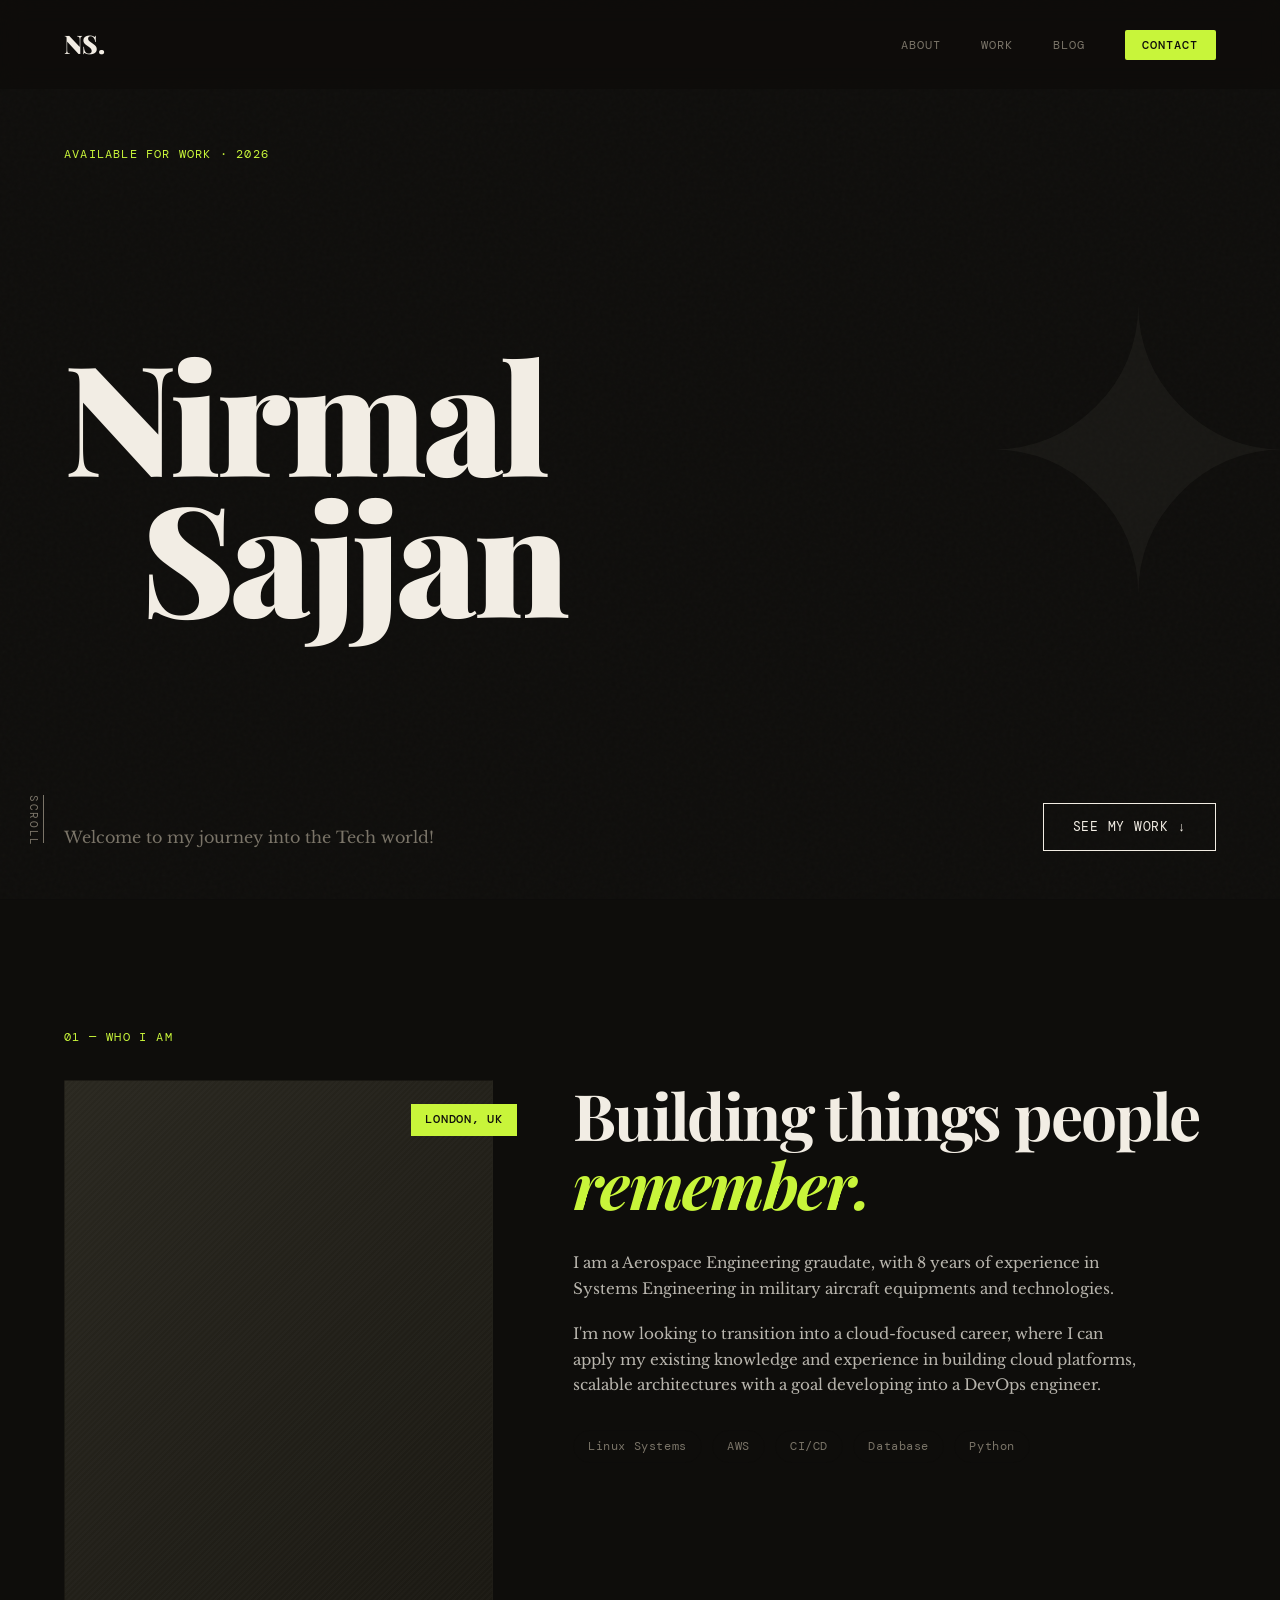
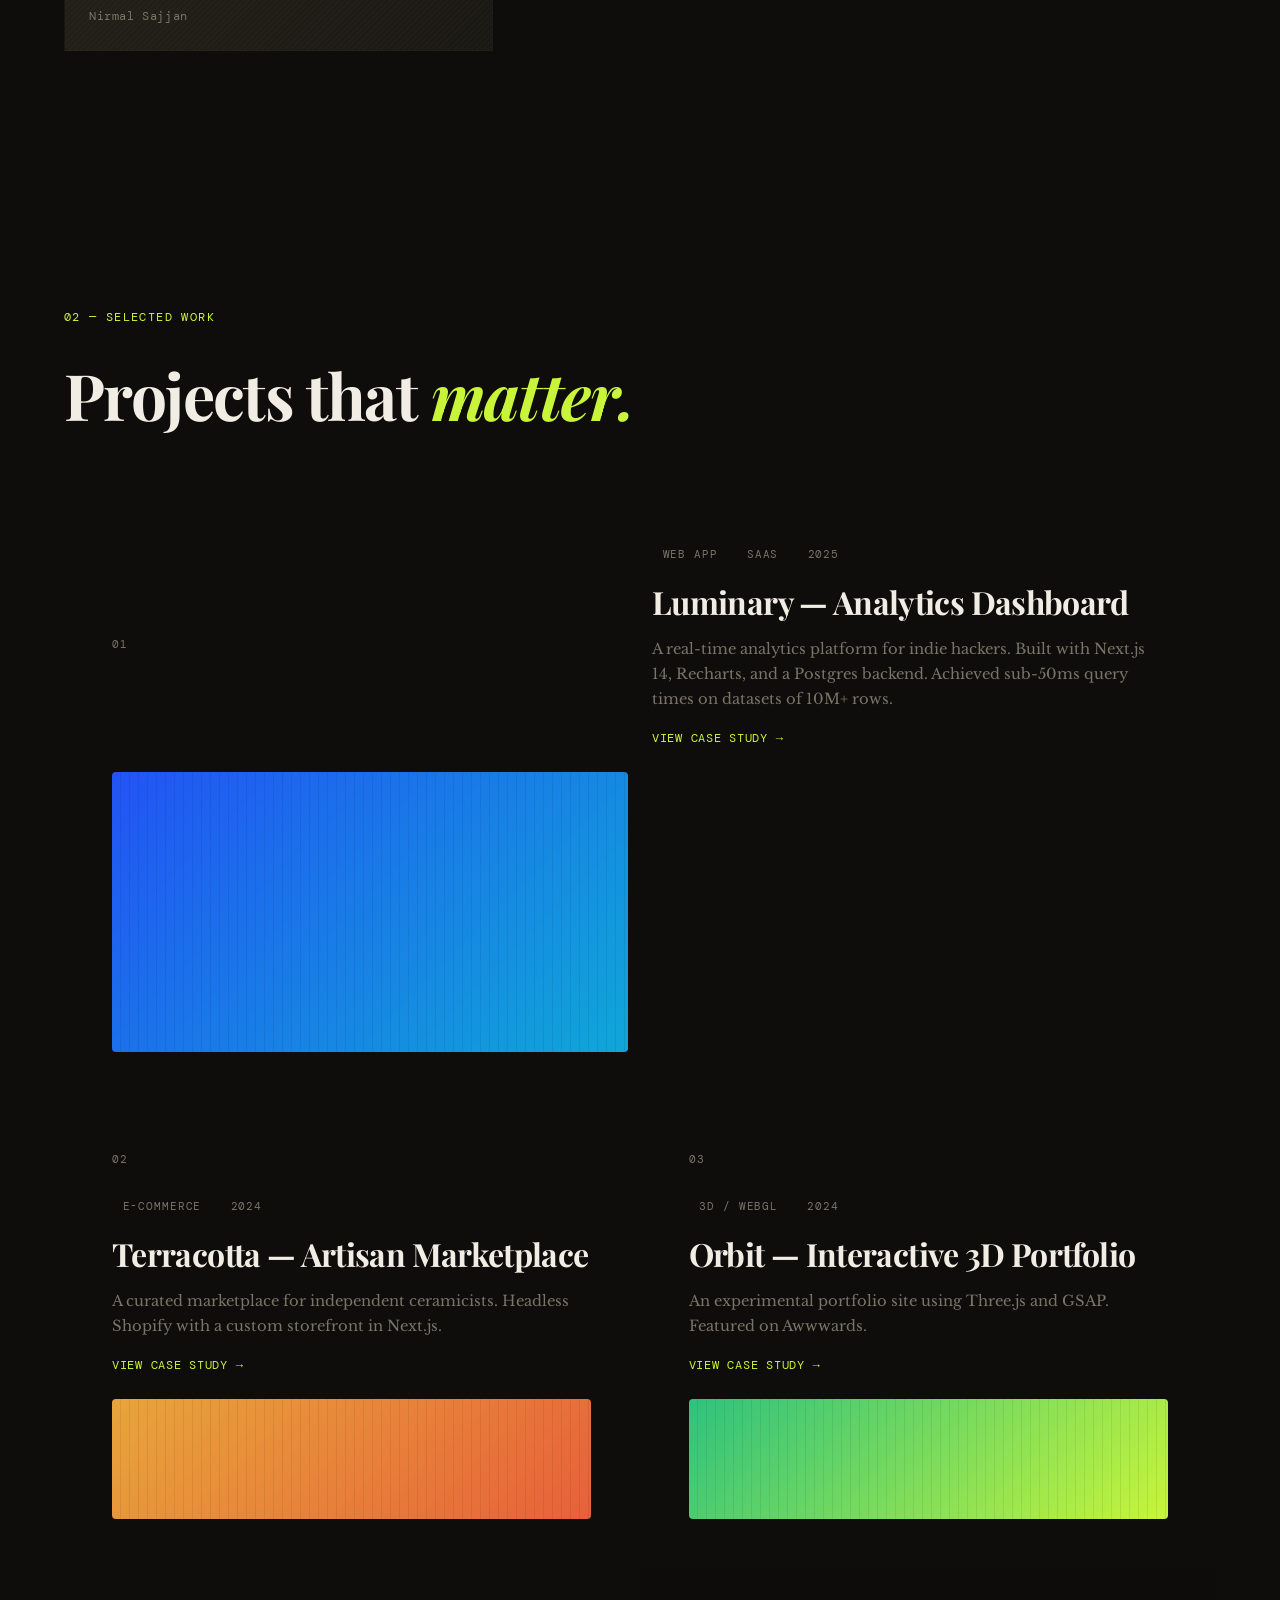
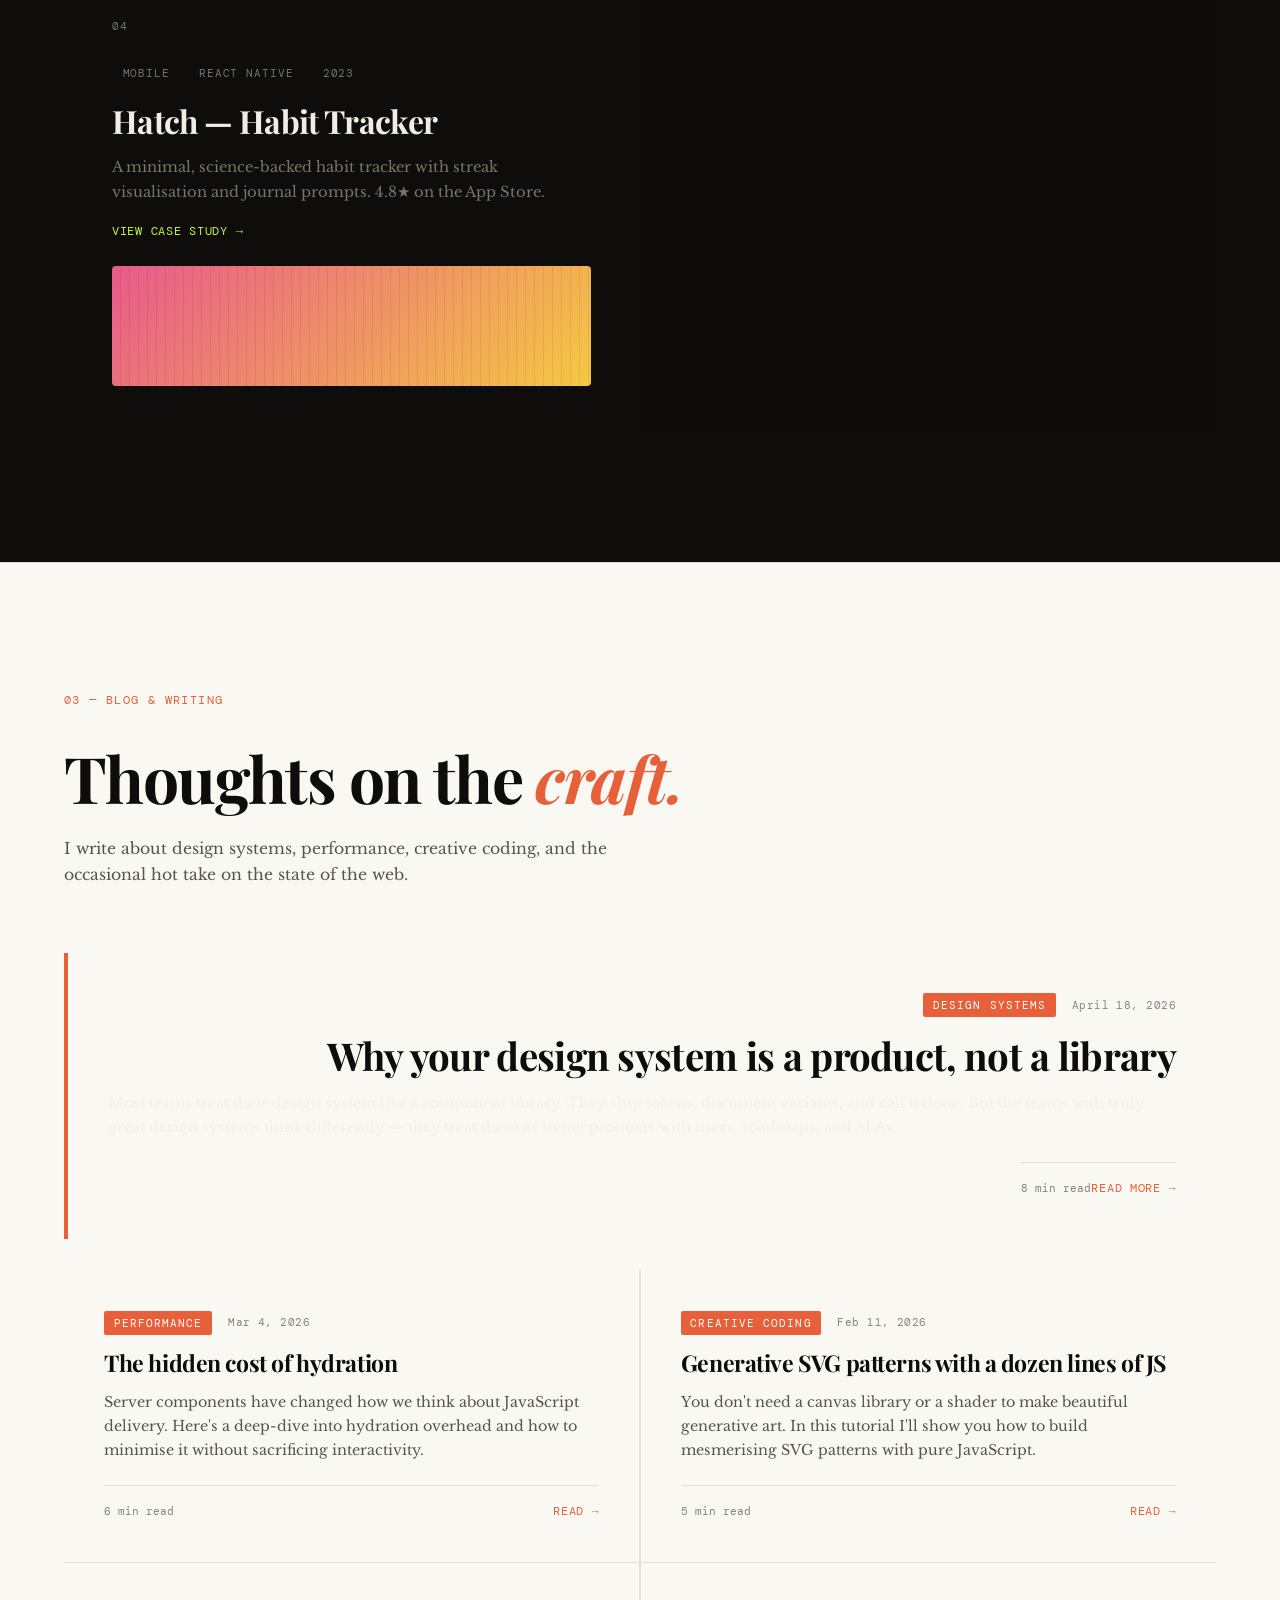
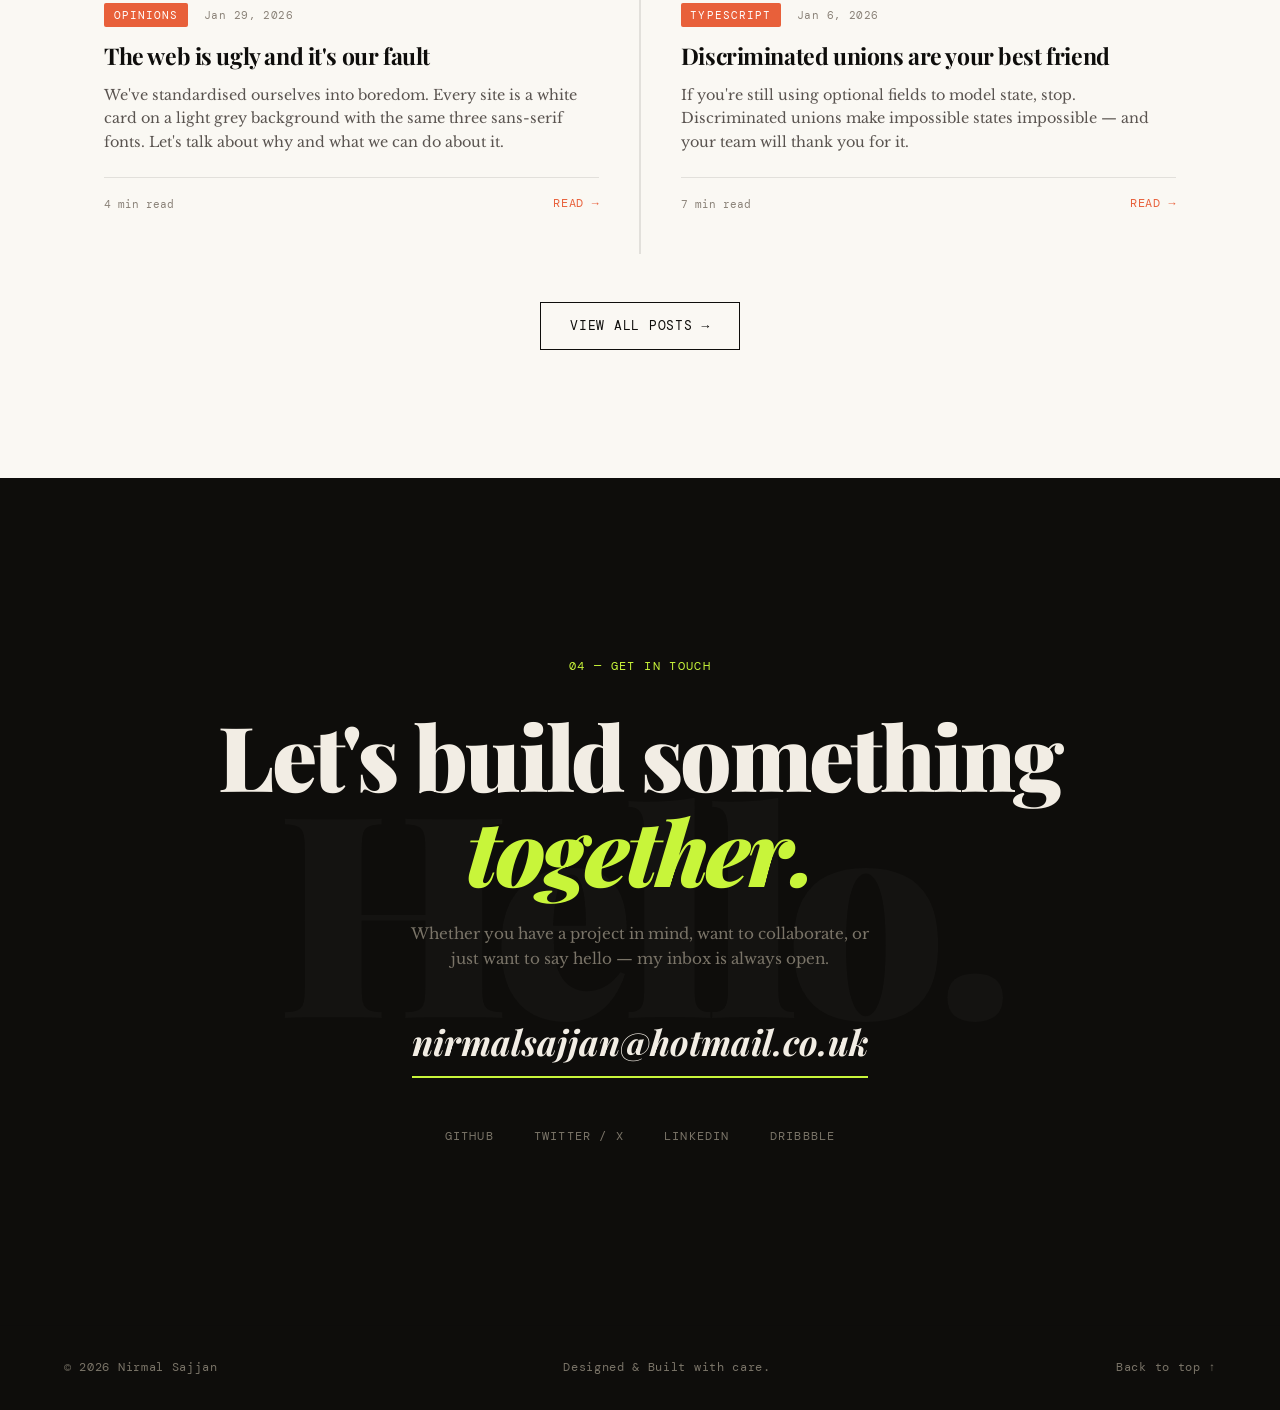
==== commit e502d36a: "Update index.html Updated the website to personalise the information" ====
--- a/index.html
+++ b/index.html
@@ -3,7 +3,7 @@
 <head>
   <meta charset="UTF-8" />
   <meta name="viewport" content="width=device-width, initial-scale=1.0"/>
-  <title>Alex Monroe — Portfolio</title>
+  <title>Nirmal Sajjan — Portfolio</title>
   <link rel="stylesheet" href="style.css" />
   <link rel="preconnect" href="https://fonts.googleapis.com">
   <link rel="preconnect" href="https://fonts.gstatic.com" crossorigin>
@@ -13,7 +13,7 @@
 
   <!-- ─── NAV ─── -->
   <nav class="nav">
-    <span class="nav-logo">AM.</span>
+    <span class="nav-logo">NS.</span>
     <ul class="nav-links">
       <li><a href="#about">About</a></li>
       <li><a href="#work">Work</a></li>
@@ -26,12 +26,11 @@
   <header class="hero" id="top">
     <div class="hero-tag">Available for work · 2026</div>
     <h1 class="hero-title">
-      <span class="line">Creative</span>
-      <span class="line italic">Developer</span>
-      <span class="line">&amp; Designer</span>
+      <span class="line">Nirmal</span>
+      <span class="line">Sajjan</span>
     </h1>
     <div class="hero-sub">
-      <p>I craft digital experiences that sit at the intersection of code, design, and storytelling.</p>
+      <p>Welcome to my journey into the Tech world!</p>
       <a href="#work" class="btn-outline">See my work ↓</a>
     </div>
     <div class="hero-scroll-label">scroll</div>
@@ -43,21 +42,20 @@
     <div class="about-grid">
       <div class="about-img-wrap">
         <div class="about-img-placeholder">
-          <span>Alex Monroe</span>
+          <span>Nirmal Sajjan</span>
         </div>
         <div class="about-tag-float">London, UK</div>
       </div>
       <div class="about-text">
         <h2 class="section-title">Building things people <em>remember.</em></h2>
-        <p>I'm a fullstack developer with a designer's eye. I've spent the last 7 years working with startups, agencies, and solo founders to ship products that actually work — and actually look good.</p>
-        <p>My stack leans on React, TypeScript, and Node, but I'm equally comfortable with a Figma file open on the other monitor. I believe the best digital products are born where engineering rigour meets creative ambition.</p>
+        <p>I am a Aerospace Engineering graudate, with 8 years of experience in Systems Engineering in military aircraft equipments and technologies.</p>
+        <p>I'm now looking to transition into a cloud-focused career, where I can apply my existing knowledge and experience in building cloud platforms, scalable architectures with a goal developing into a DevOps engineer.</p>
         <div class="skills-row">
-          <div class="skill-chip">React / Next.js</div>
-          <div class="skill-chip">TypeScript</div>
-          <div class="skill-chip">Node / Express</div>
-          <div class="skill-chip">Figma</div>
-          <div class="skill-chip">PostgreSQL</div>
-          <div class="skill-chip">Three.js</div>
+          <div class="skill-chip">Linux Systems</div>
+          <div class="skill-chip">AWS</div>
+          <div class="skill-chip">CI/CD</div>
+          <div class="skill-chip">Database</div>
+          <div class="skill-chip">Python</div>
         </div>
       </div>
     </div>
@@ -217,7 +215,7 @@
       <div class="about-label">04 — Get In Touch</div>
       <h2 class="contact-title">Let's build something <em>together.</em></h2>
       <p>Whether you have a project in mind, want to collaborate, or just want to say hello — my inbox is always open.</p>
-      <a href="mailto:alex@monroedev.io" class="contact-email">alex@monroedev.io</a>
+      <a href="mailto:nirmalsajjan@hotmail.co.uk" class="contact-email">nirmalsajjan@hotmail.co.uk</a>
       <div class="contact-socials">
         <a href="#">GitHub</a>
         <a href="#">Twitter / X</a>
@@ -229,7 +227,7 @@
 
   <!-- ─── FOOTER ─── -->
   <footer class="footer">
-    <span>© 2026 Alex Monroe</span>
+    <span>© 2026 Nirmal Sajjan</span>
     <span>Designed &amp; Built with care.</span>
     <a href="#top">Back to top ↑</a>
   </footer>
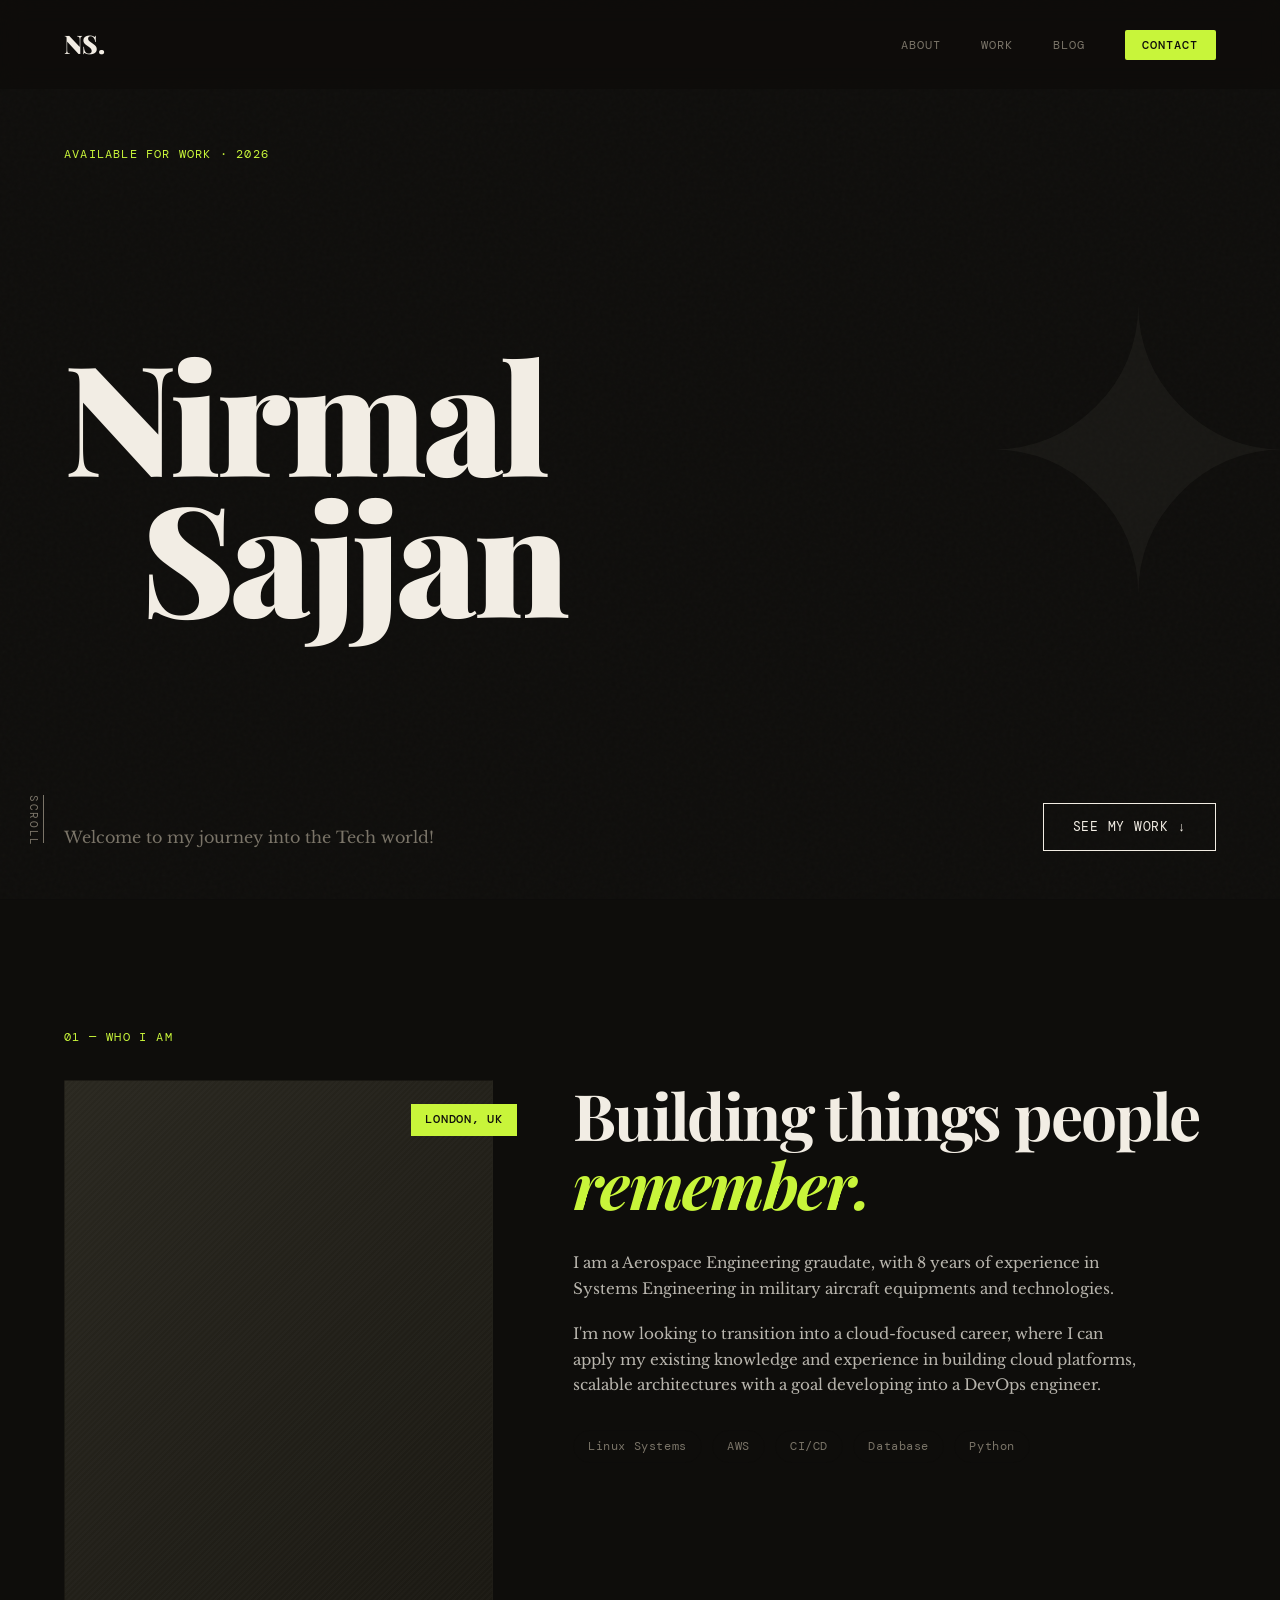
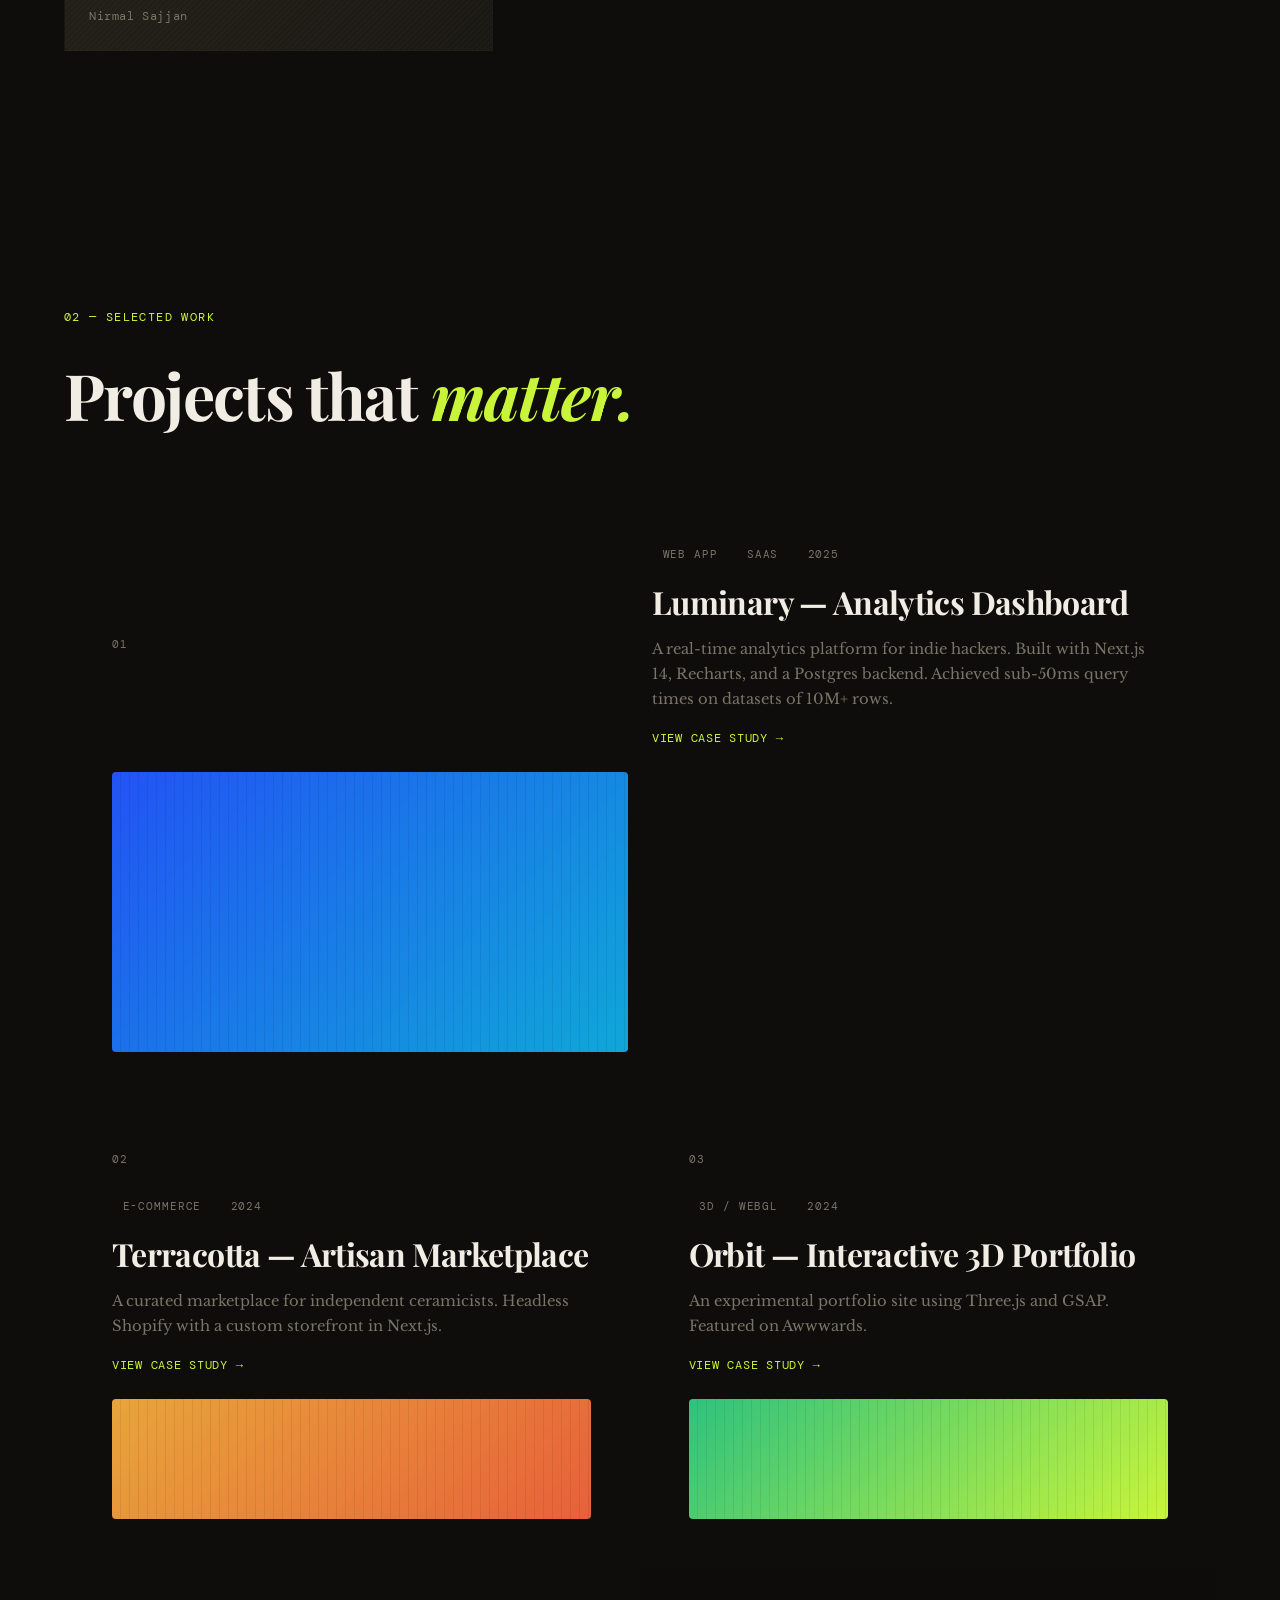
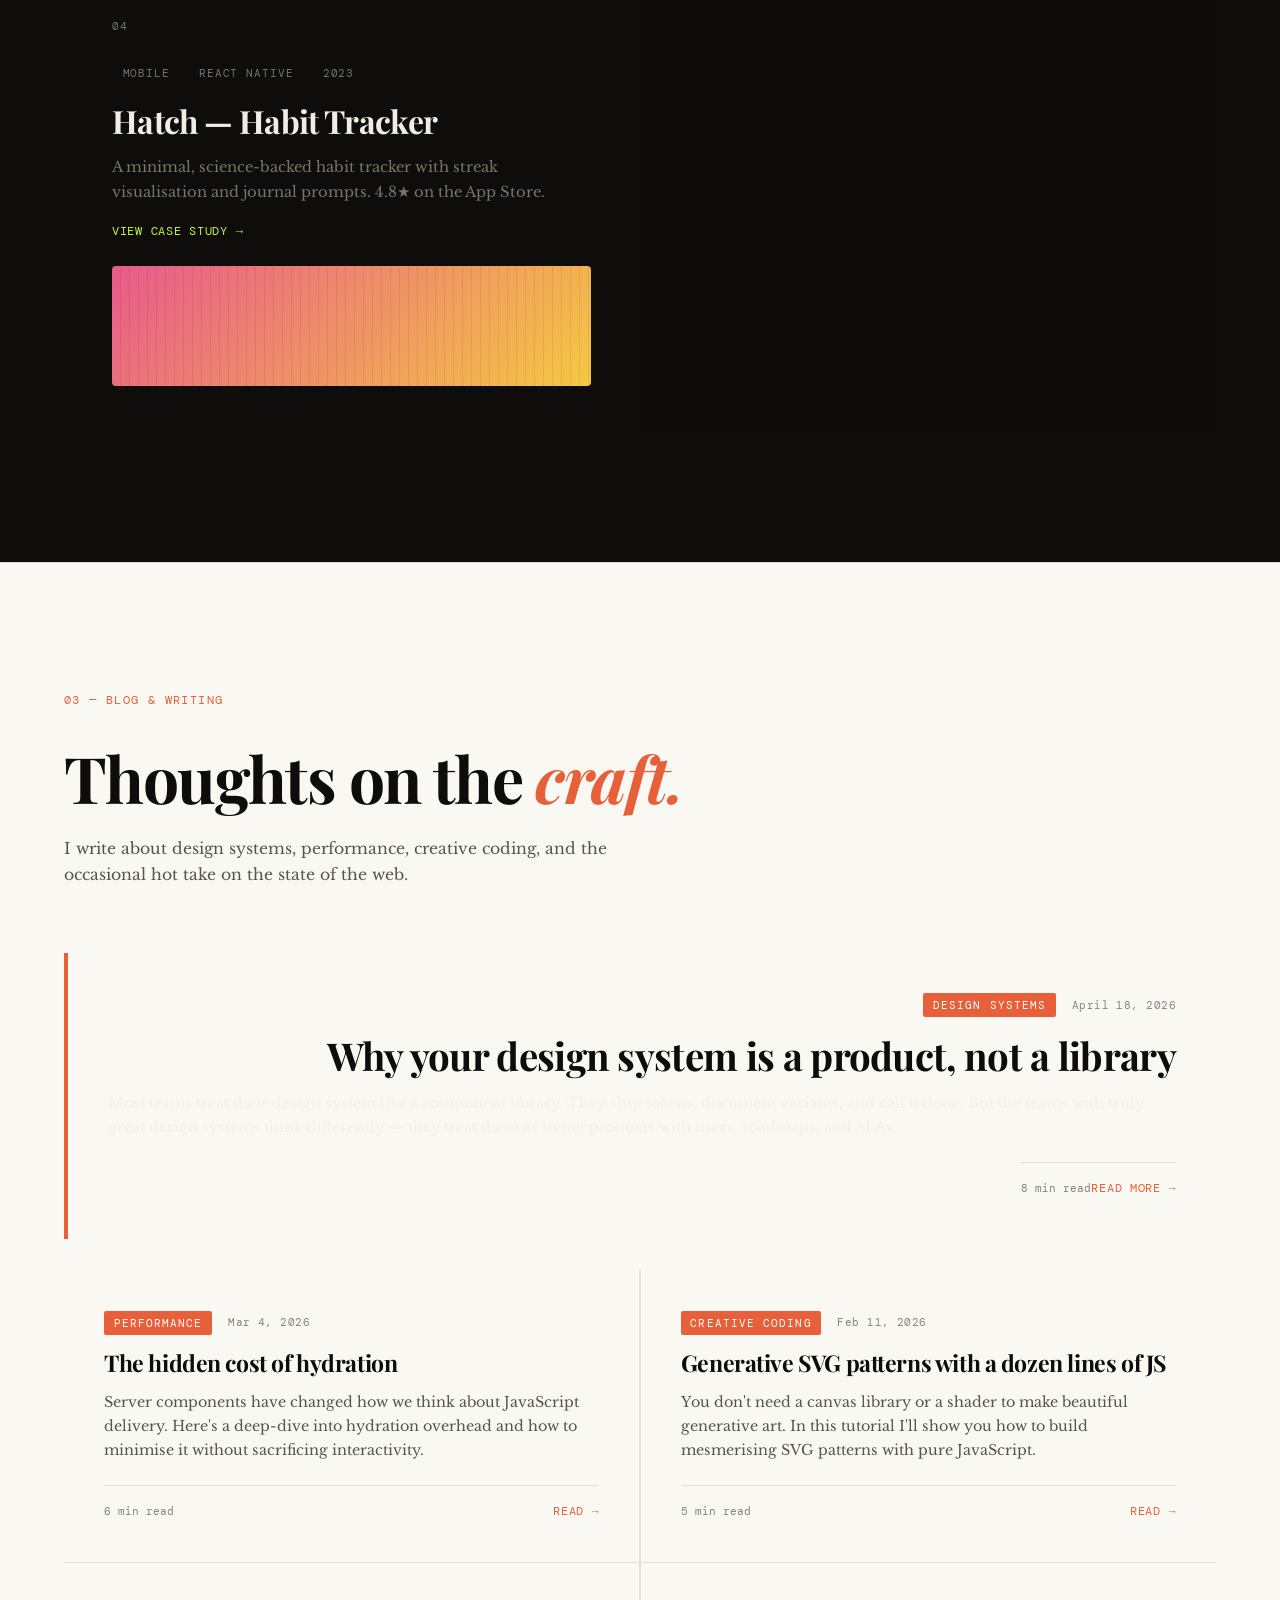
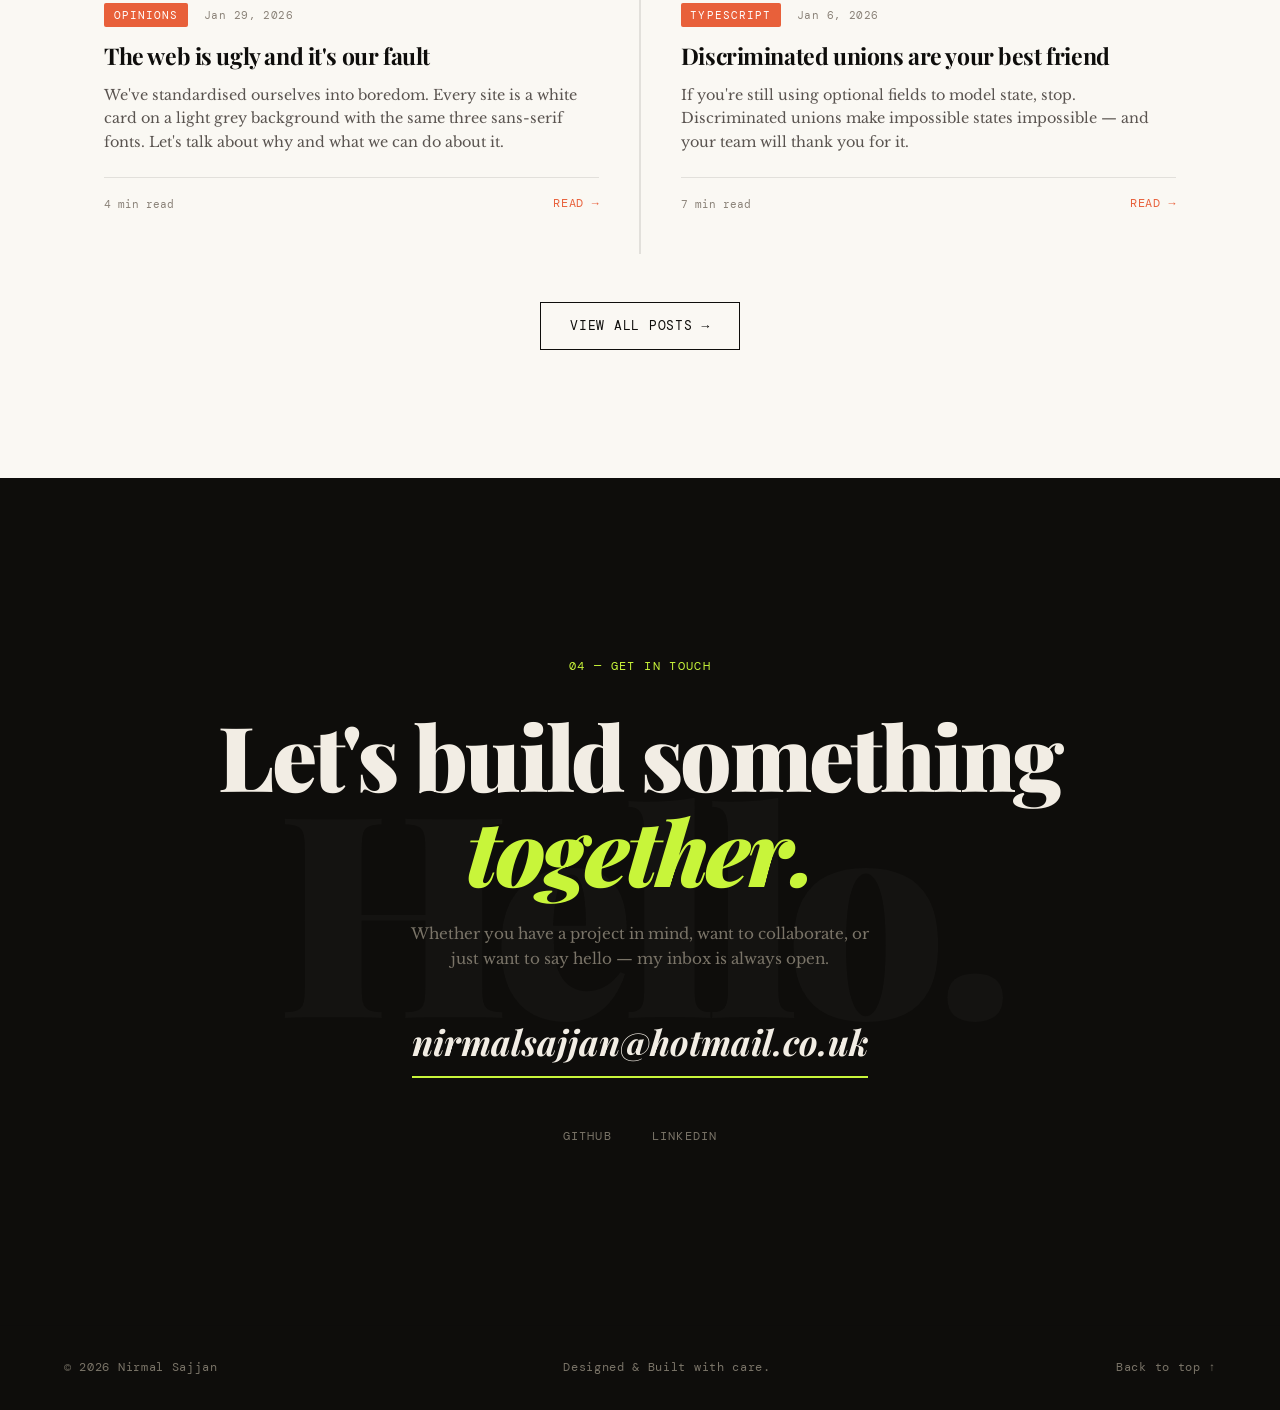
==== commit 28d6e722: "Update index.html updated links" ====
--- a/index.html
+++ b/index.html
@@ -217,10 +217,8 @@
       <p>Whether you have a project in mind, want to collaborate, or just want to say hello — my inbox is always open.</p>
       <a href="mailto:nirmalsajjan@hotmail.co.uk" class="contact-email">nirmalsajjan@hotmail.co.uk</a>
       <div class="contact-socials">
-        <a href="#">GitHub</a>
-        <a href="#">Twitter / X</a>
-        <a href="#">LinkedIn</a>
-        <a href="#">Dribbble</a>
+        <a href="https://github.com/ItsLamrin">GitHub</a>
+        <a href="https://www.linkedin.com/in/nirmal-sajjan-909aa5106/">LinkedIn</a>
       </div>
     </div>
   </section>
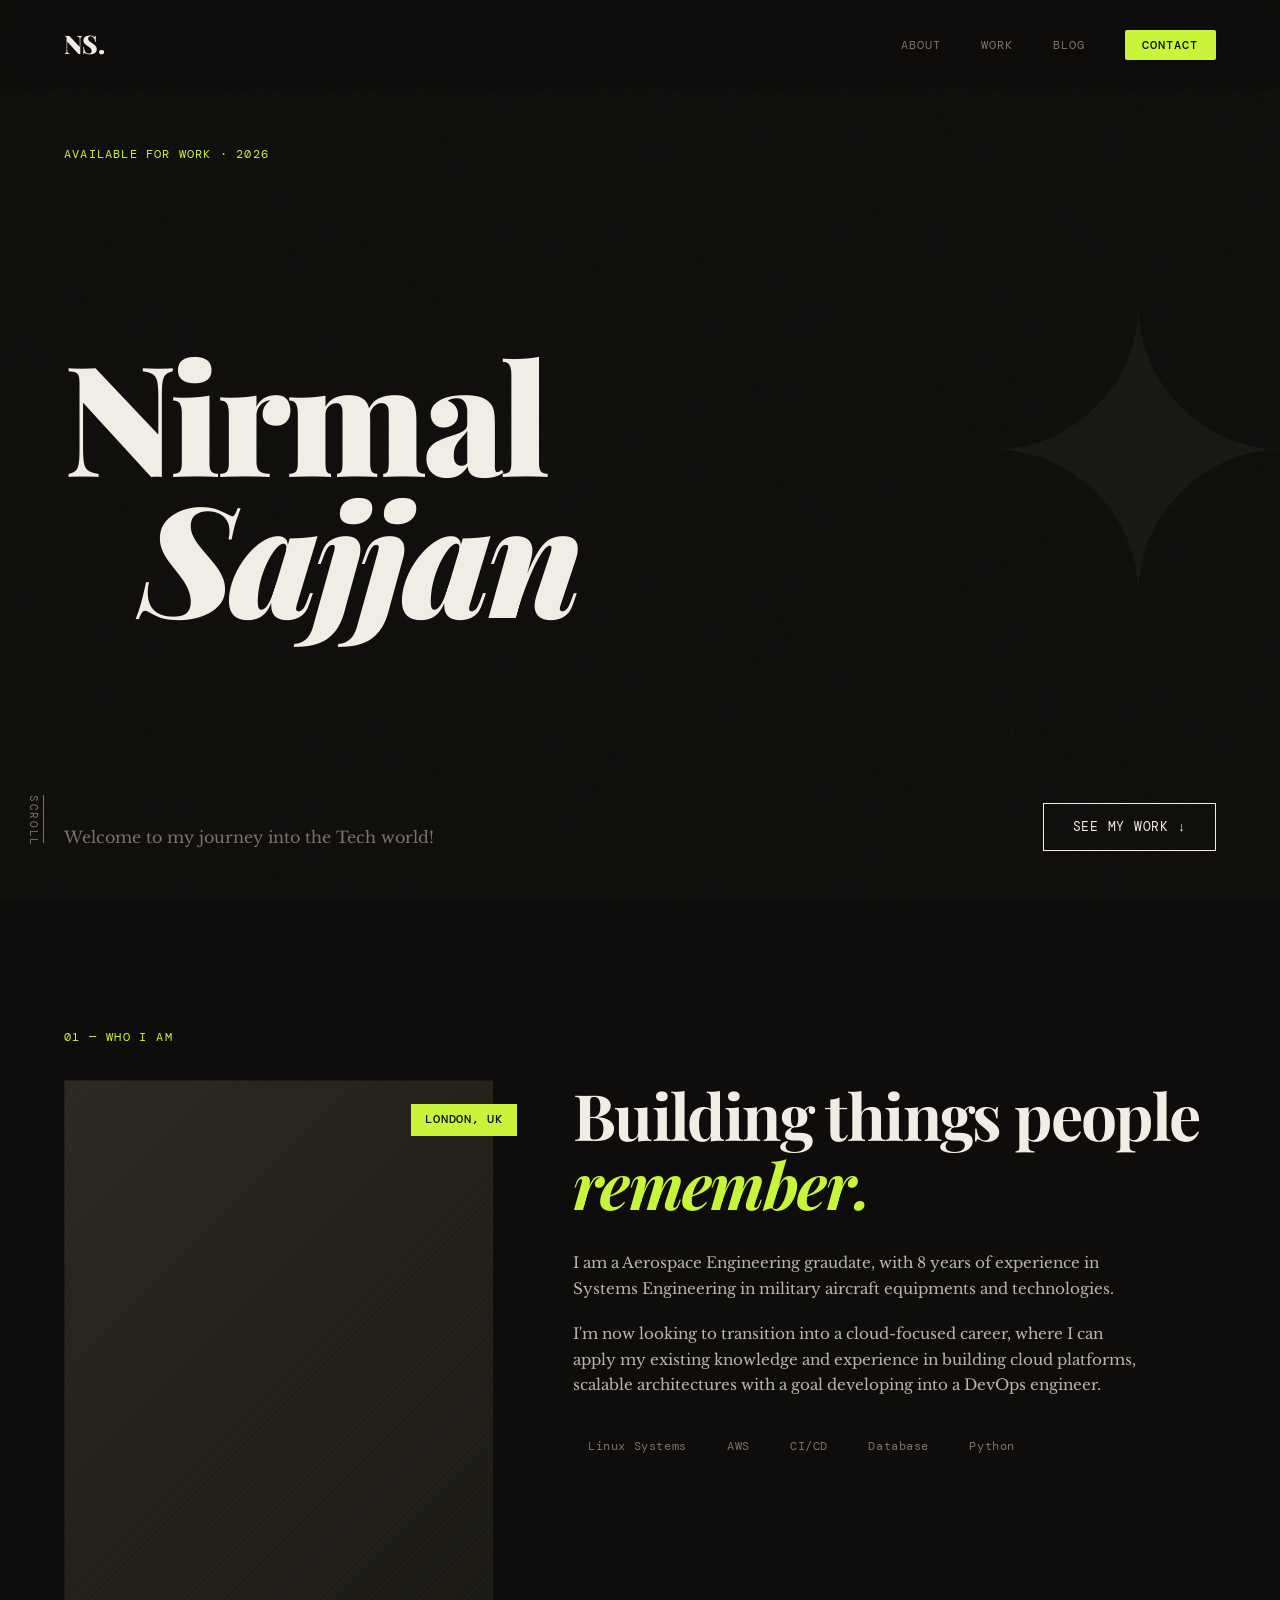
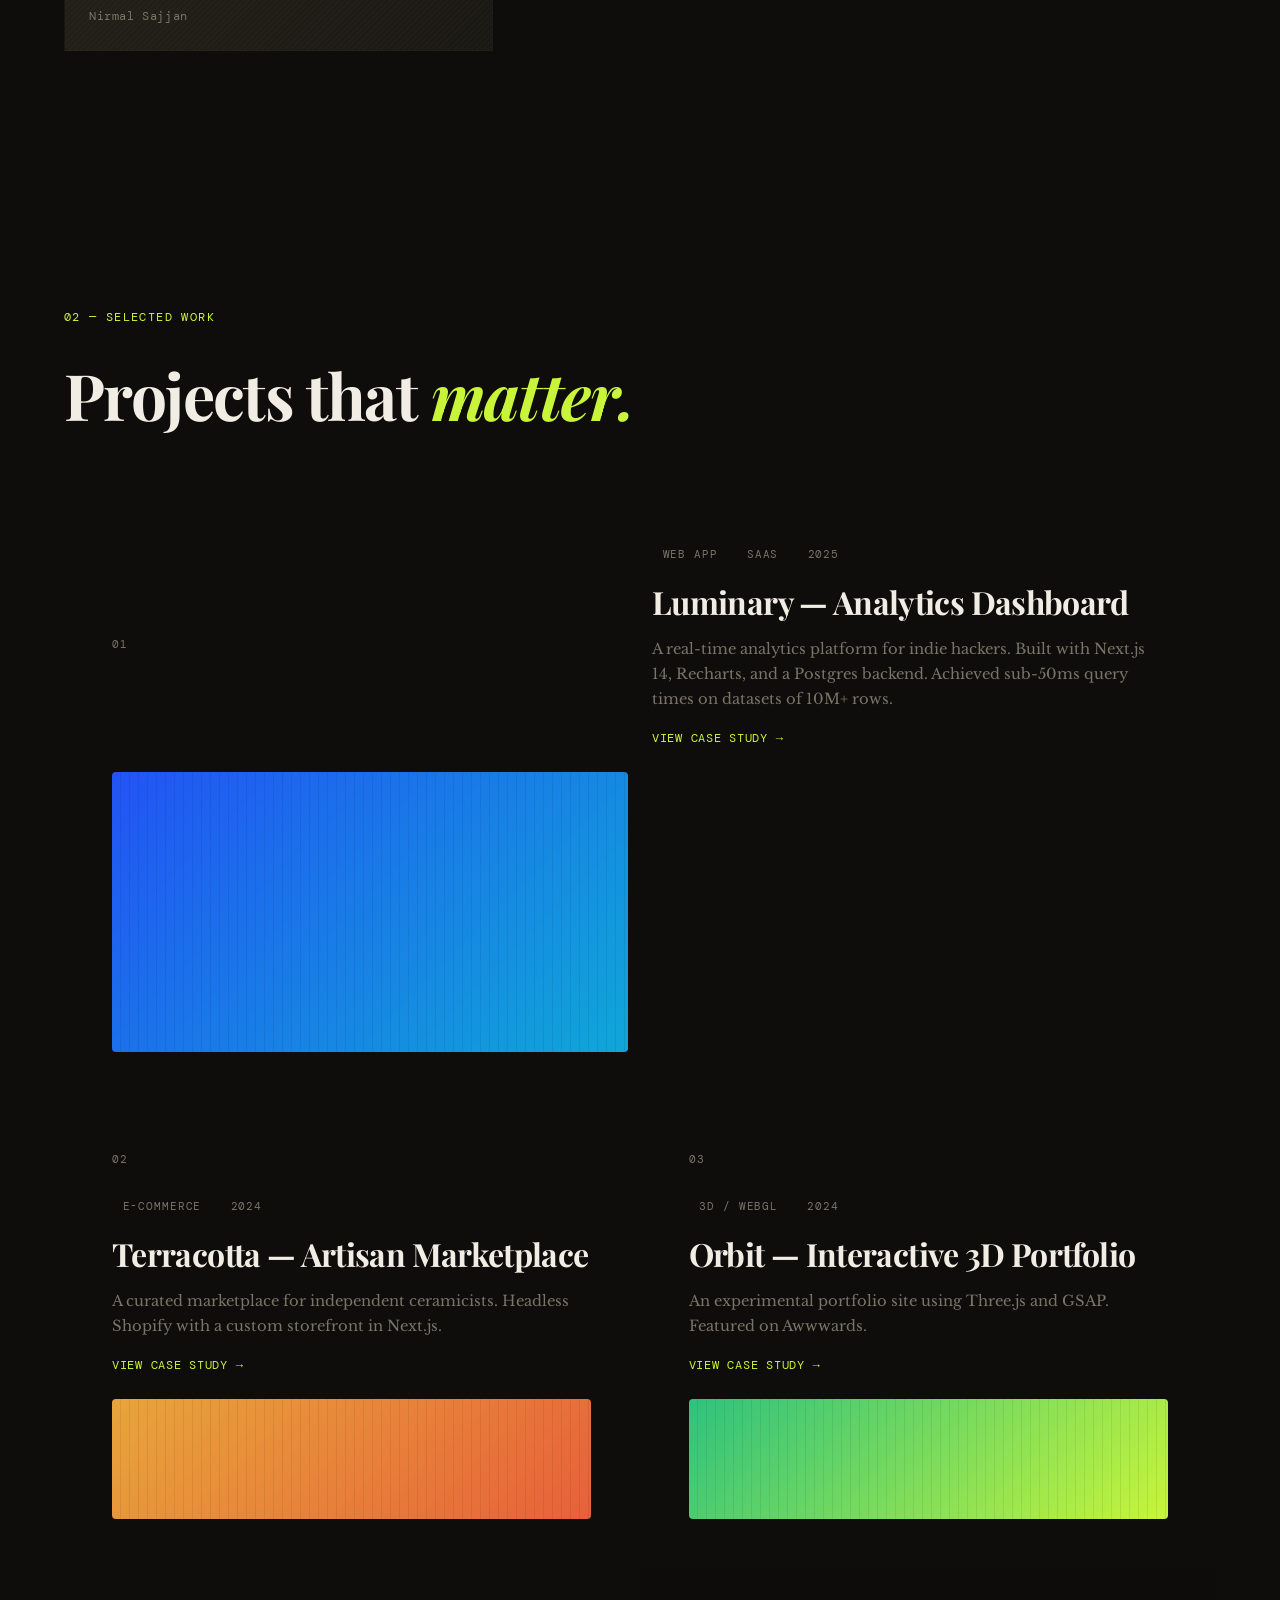
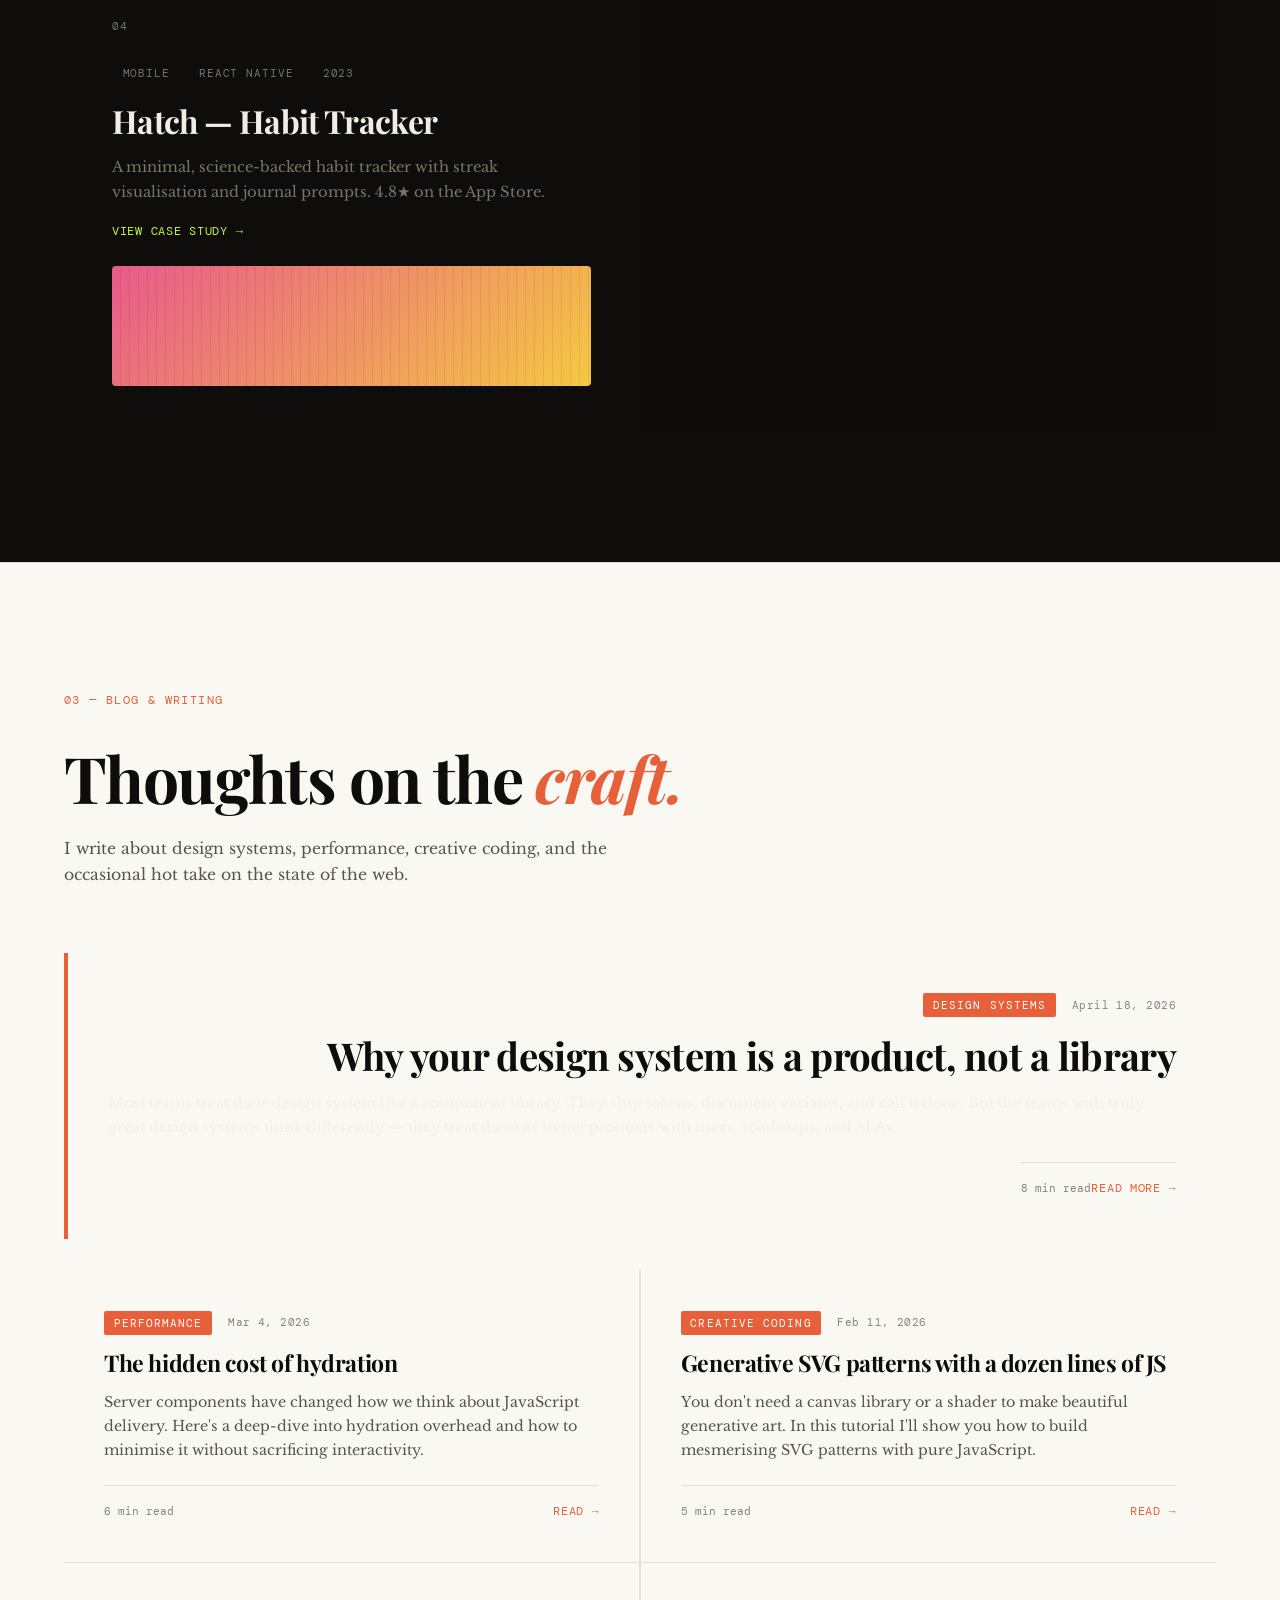
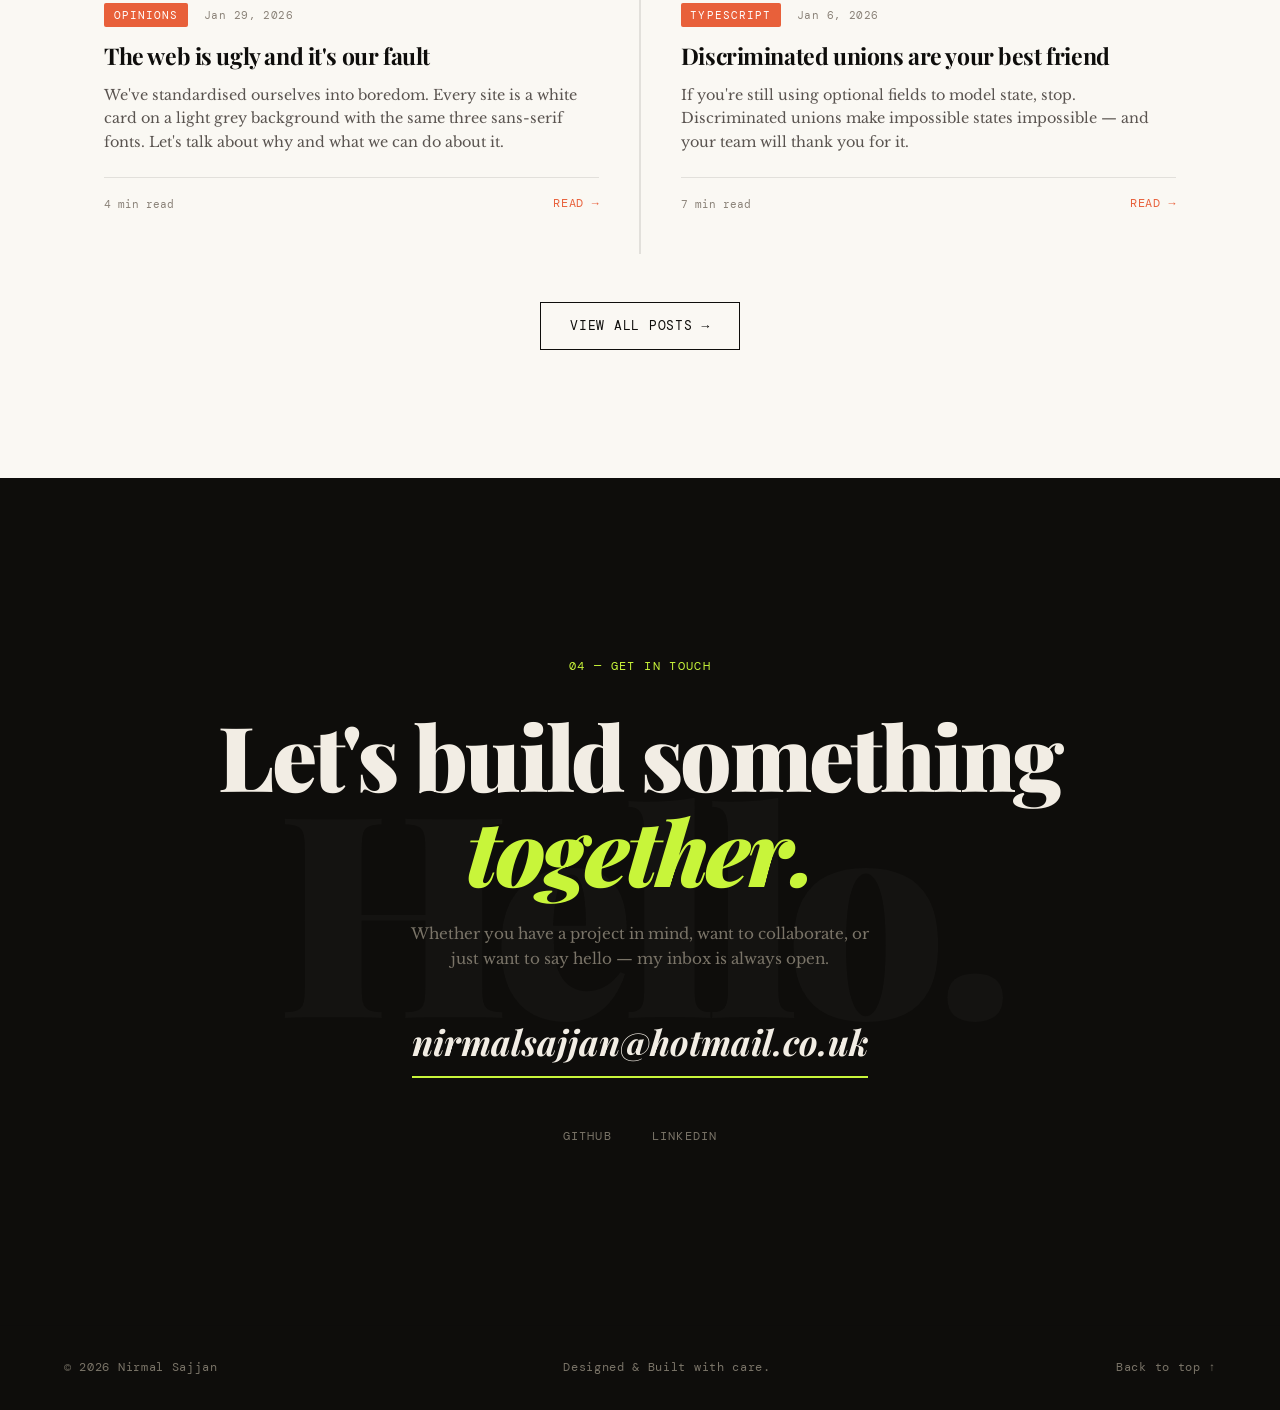
==== commit 4c553ec2: "Update index.html" ====
--- a/index.html
+++ b/index.html
@@ -27,7 +27,7 @@
     <div class="hero-tag">Available for work · 2026</div>
     <h1 class="hero-title">
       <span class="line">Nirmal</span>
-      <span class="line">Sajjan</span>
+      <span class="line"><em>Sajjan</em></span>
     </h1>
     <div class="hero-sub">
       <p>Welcome to my journey into the Tech world!</p>
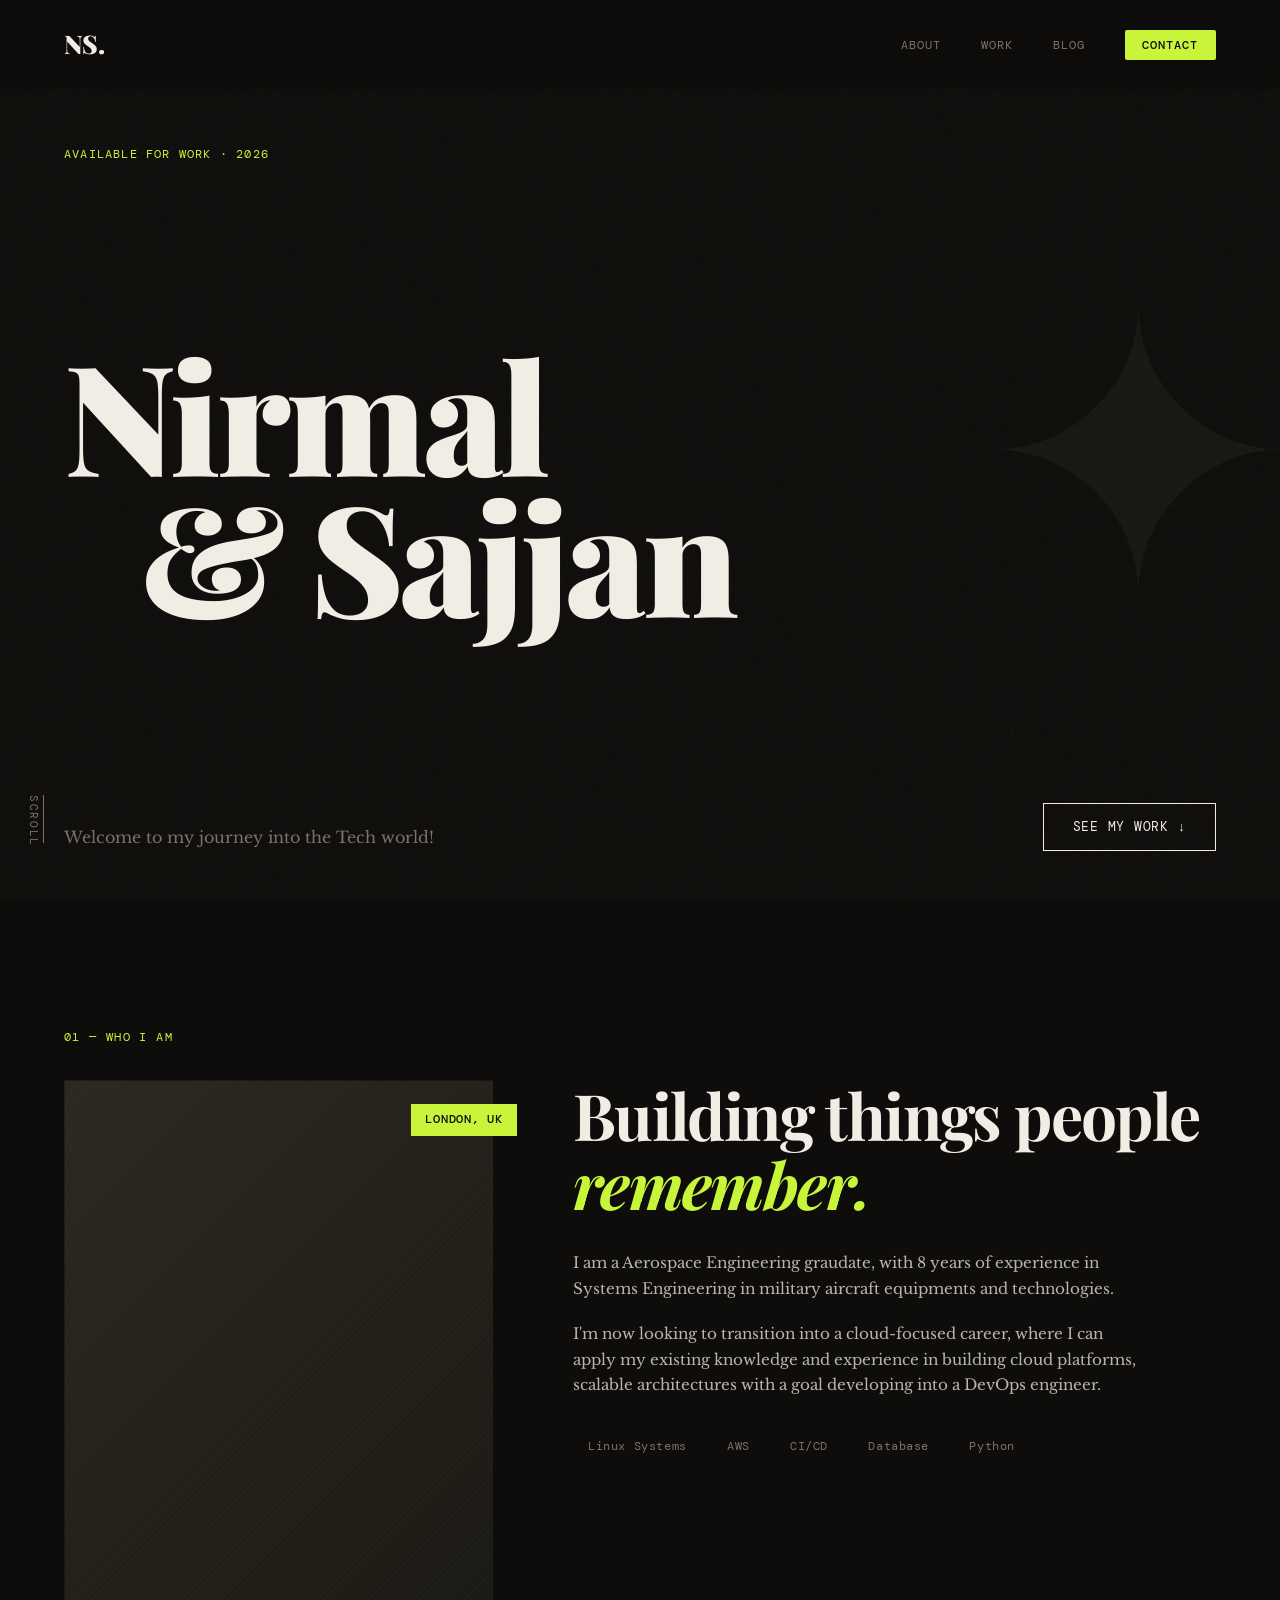
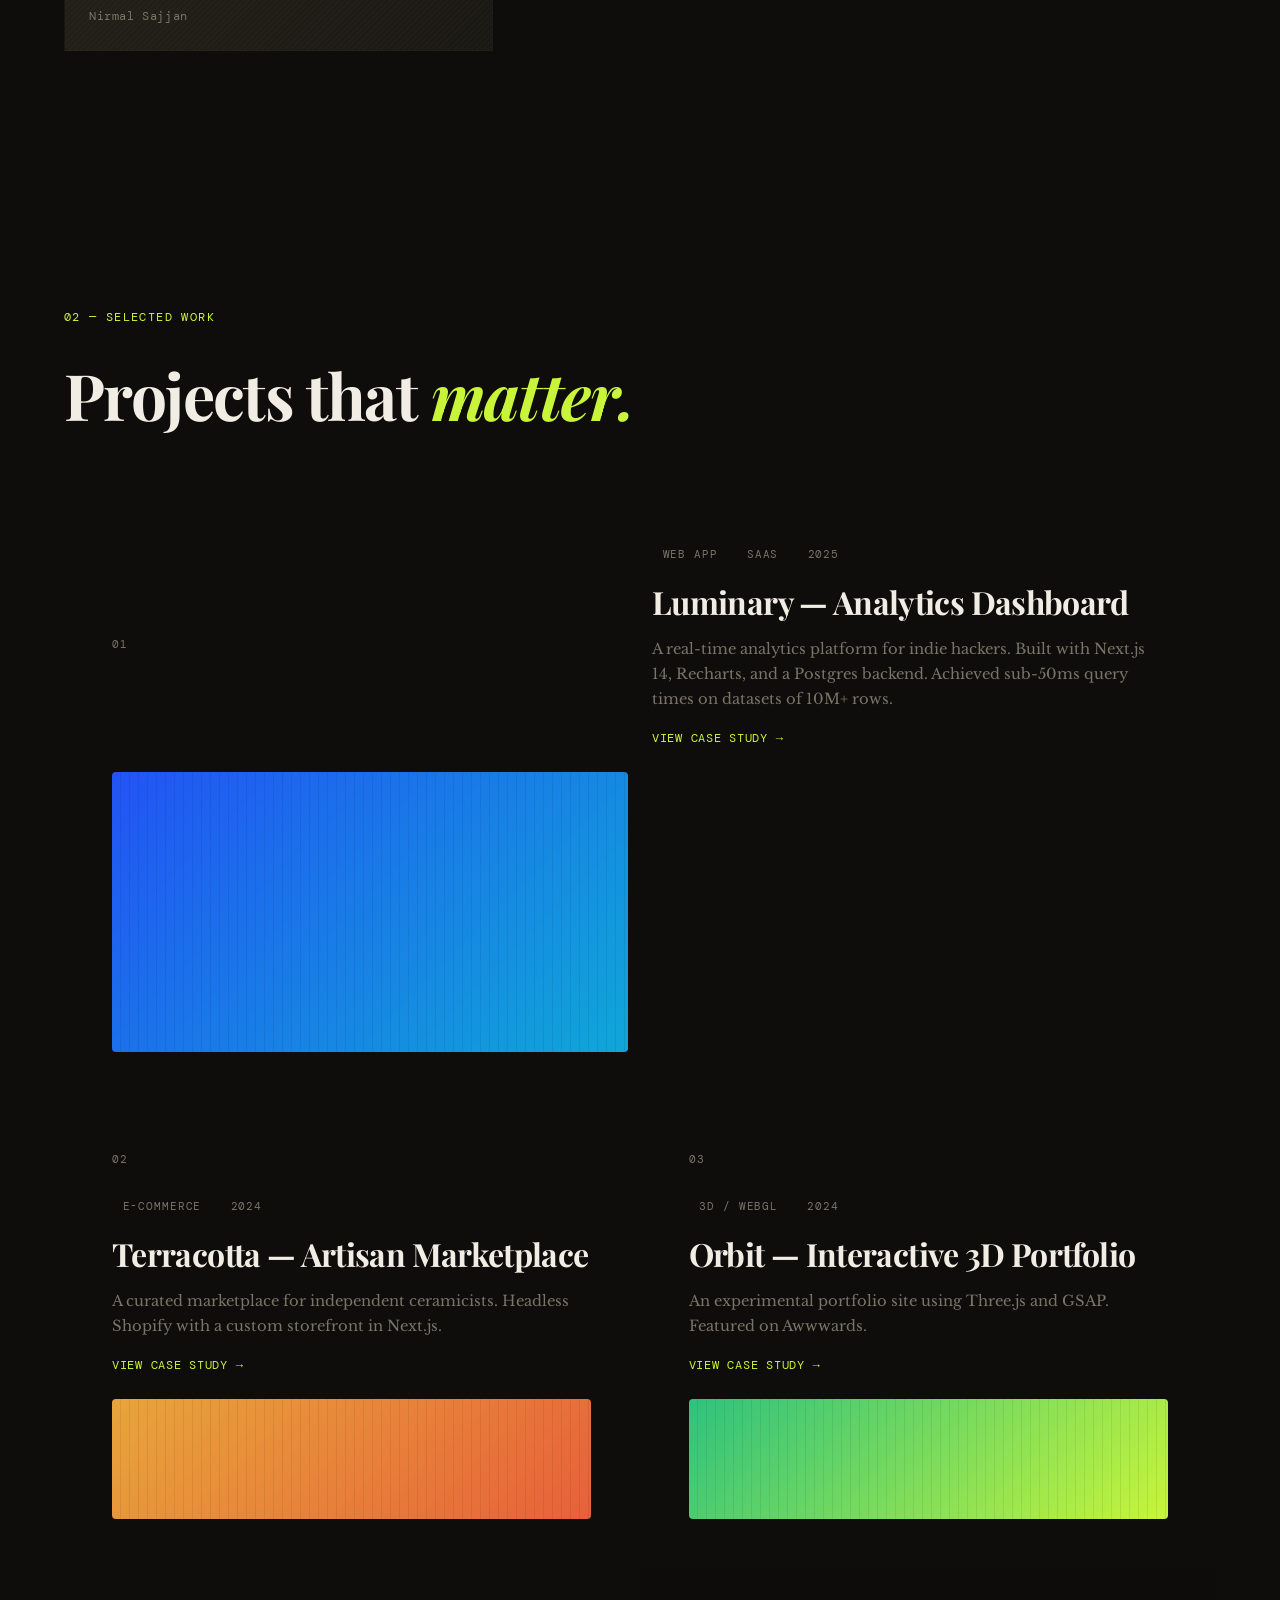
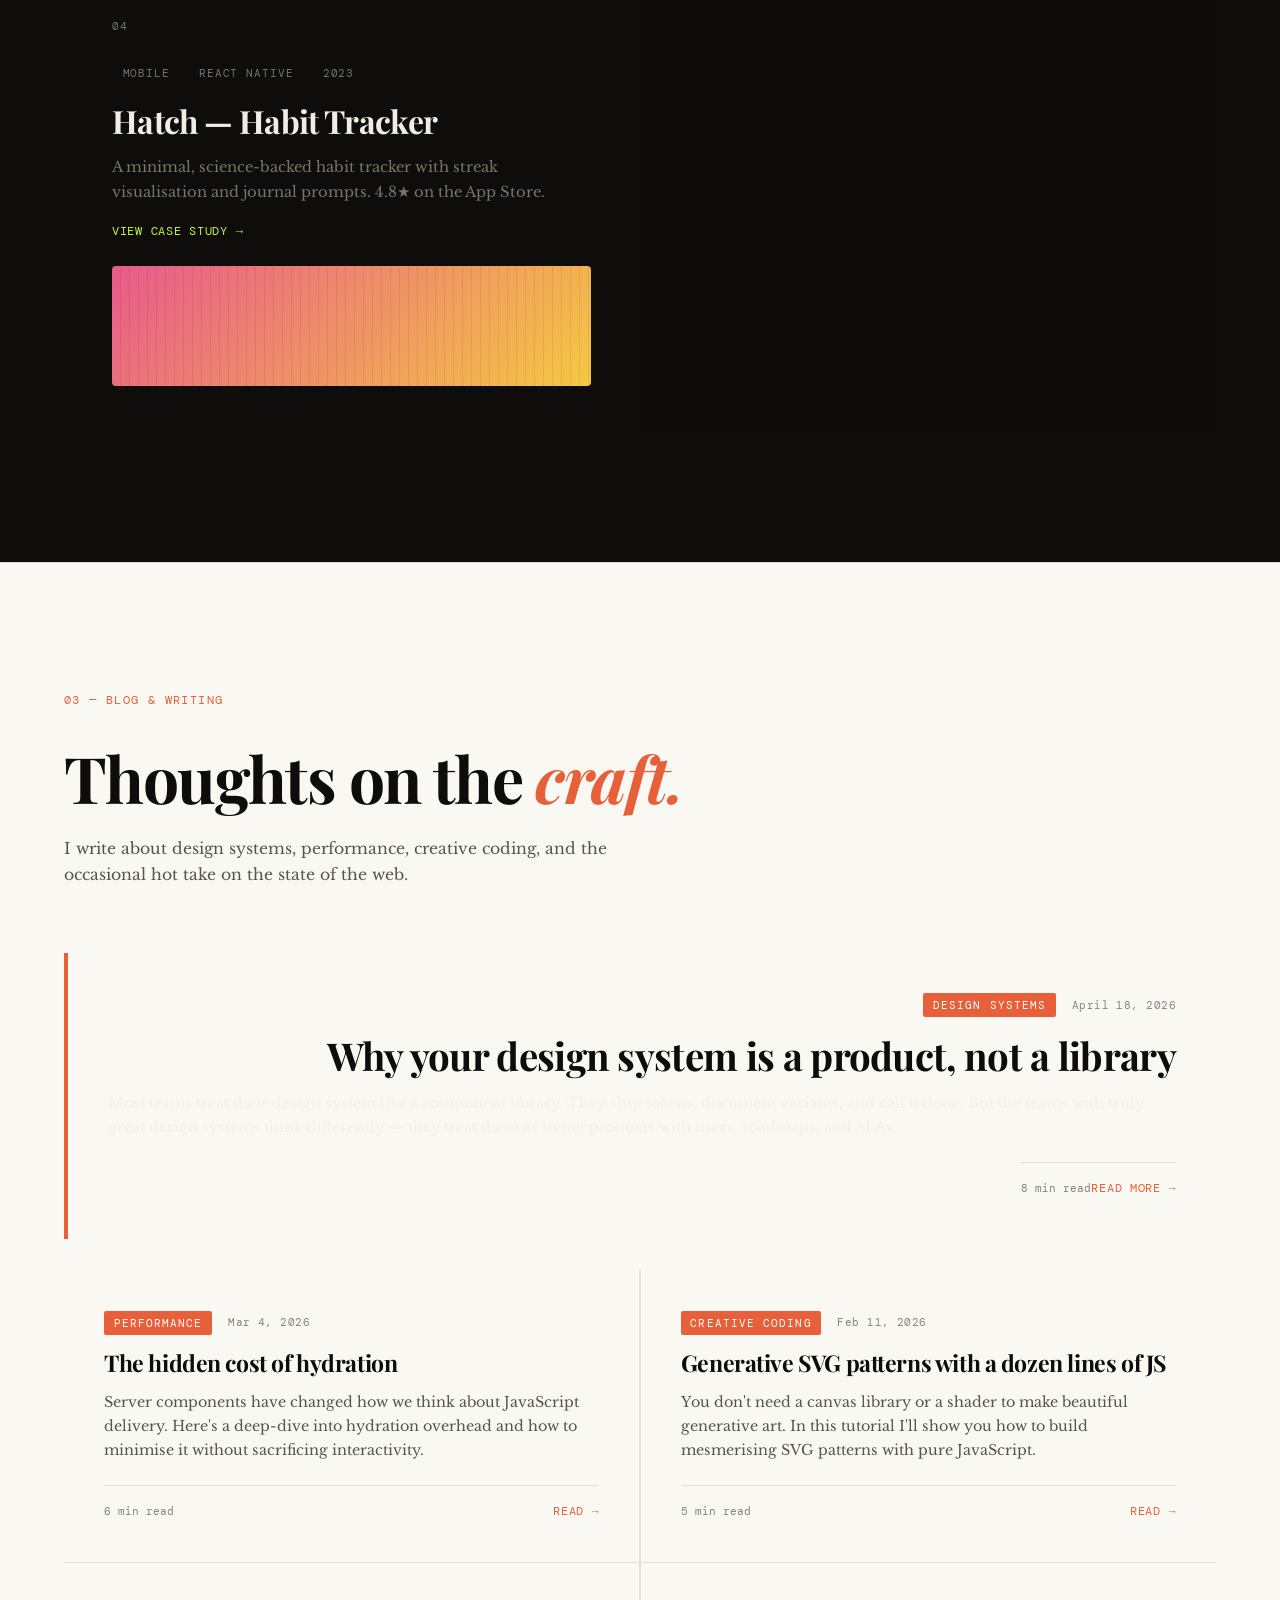
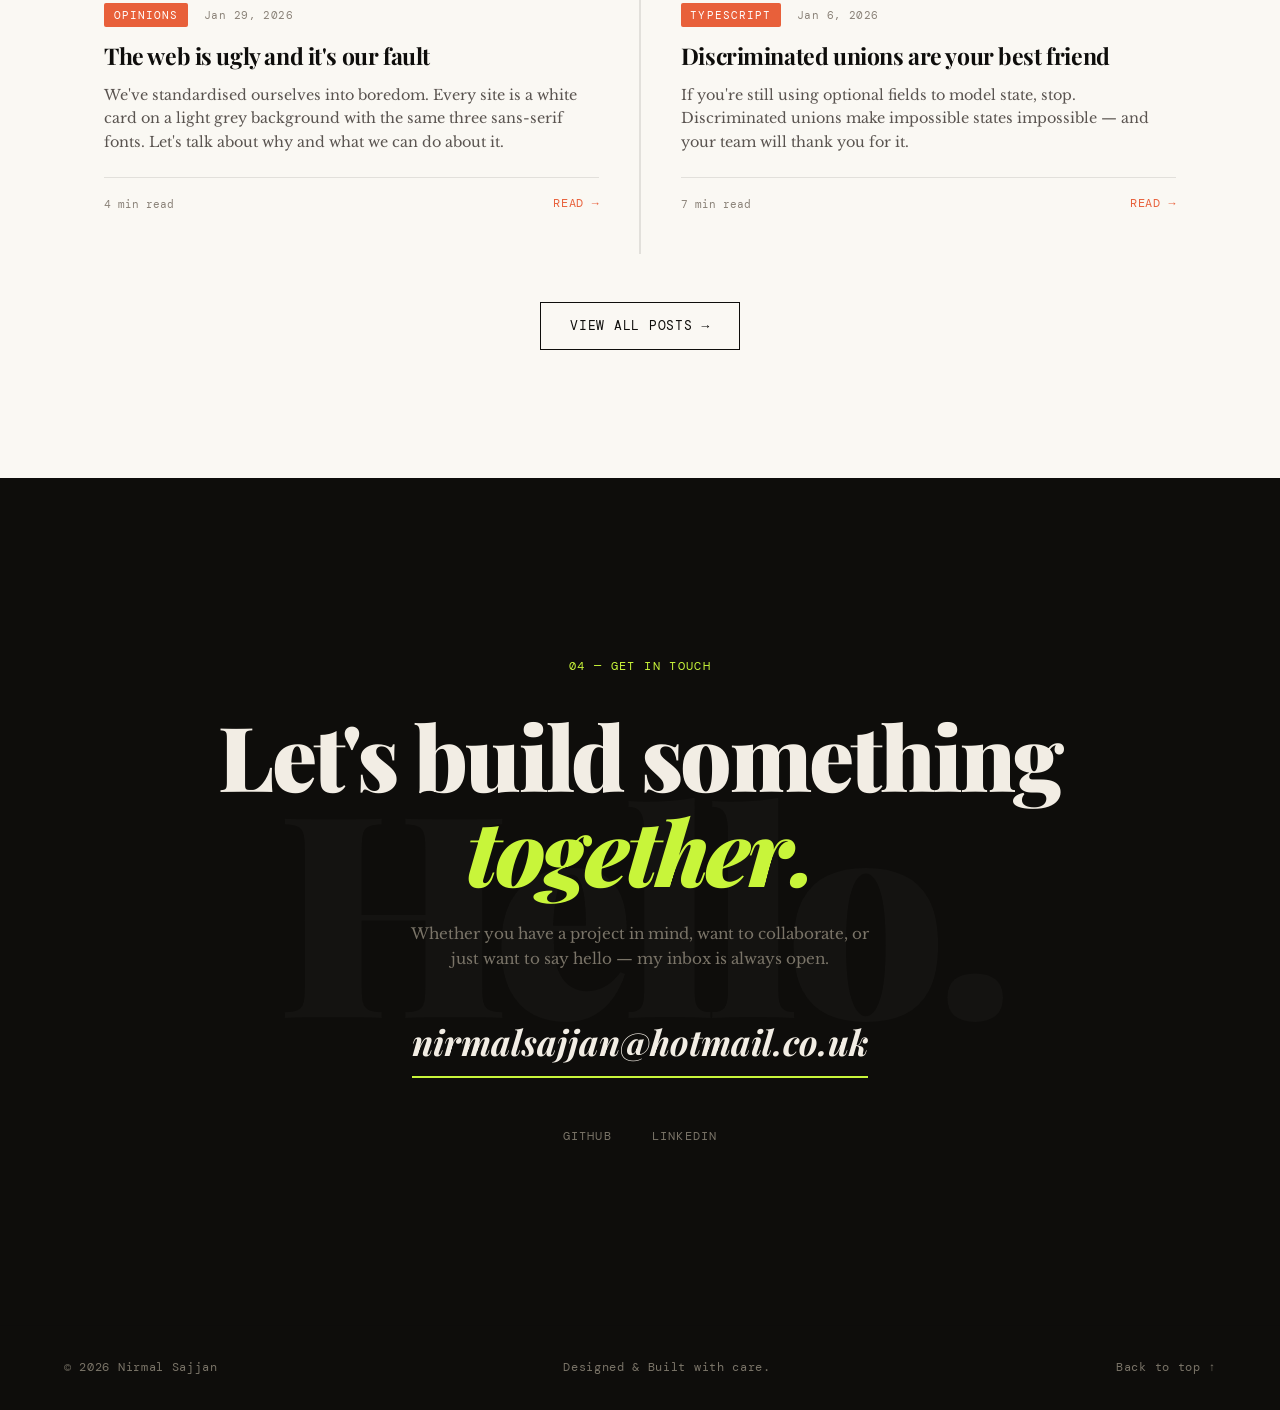
==== commit 52c9e183: "Update index.html" ====
--- a/index.html
+++ b/index.html
@@ -27,7 +27,7 @@
     <div class="hero-tag">Available for work · 2026</div>
     <h1 class="hero-title">
       <span class="line">Nirmal</span>
-      <span class="line"><em>Sajjan</em></span>
+      <span class="line">&amp; Sajjan</span>
     </h1>
     <div class="hero-sub">
       <p>Welcome to my journey into the Tech world!</p>
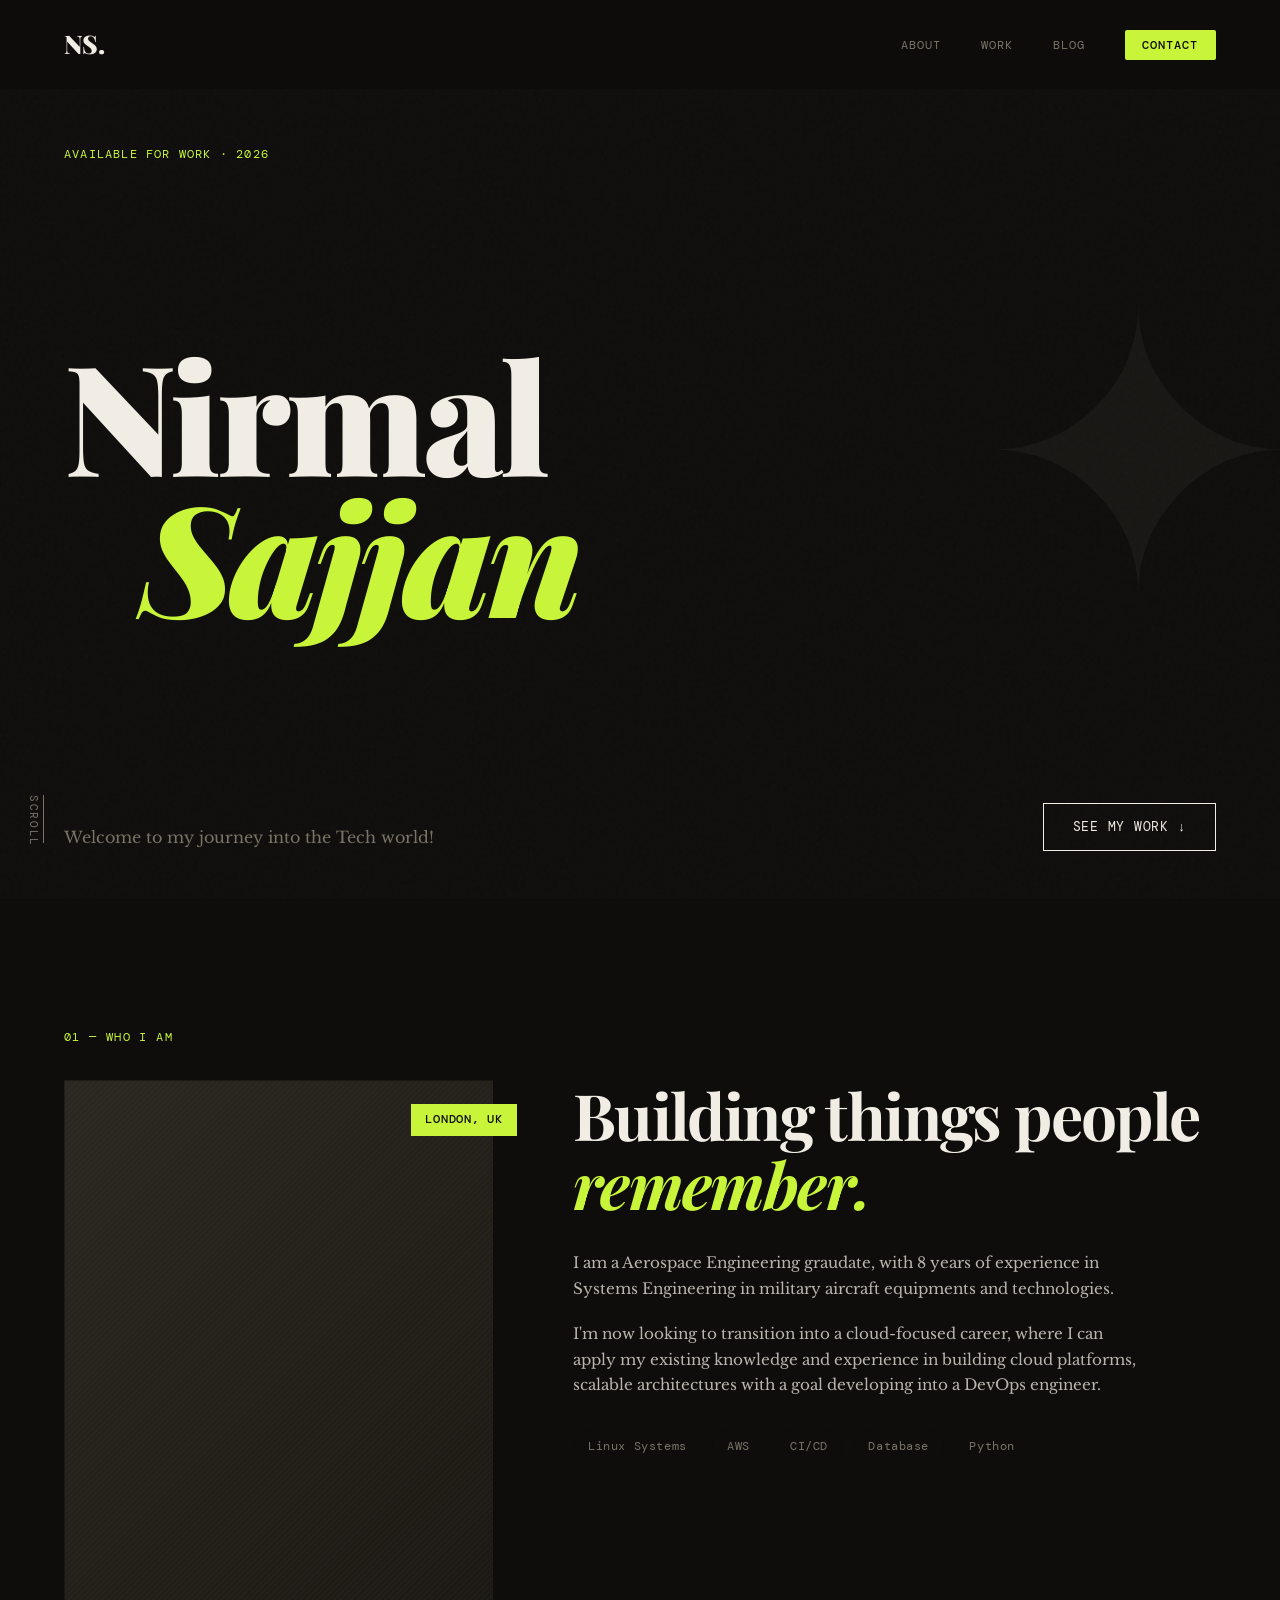
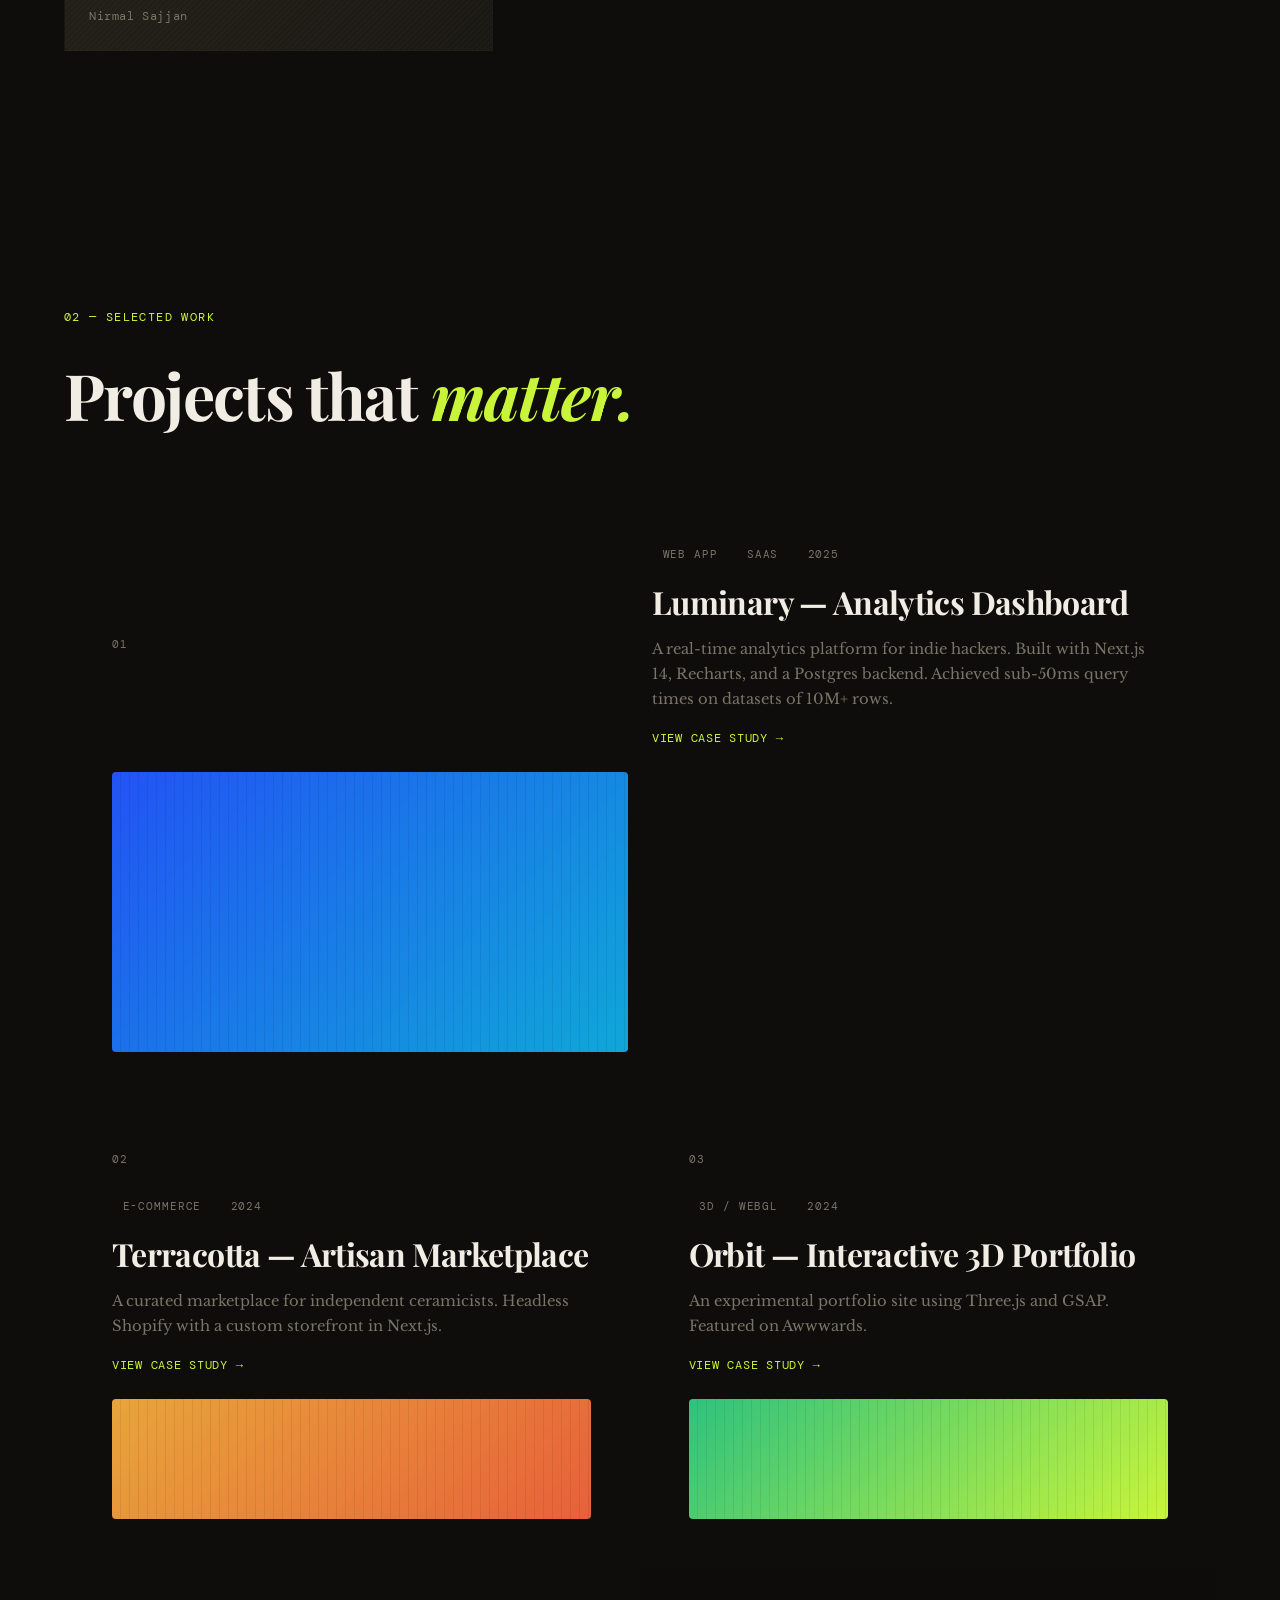
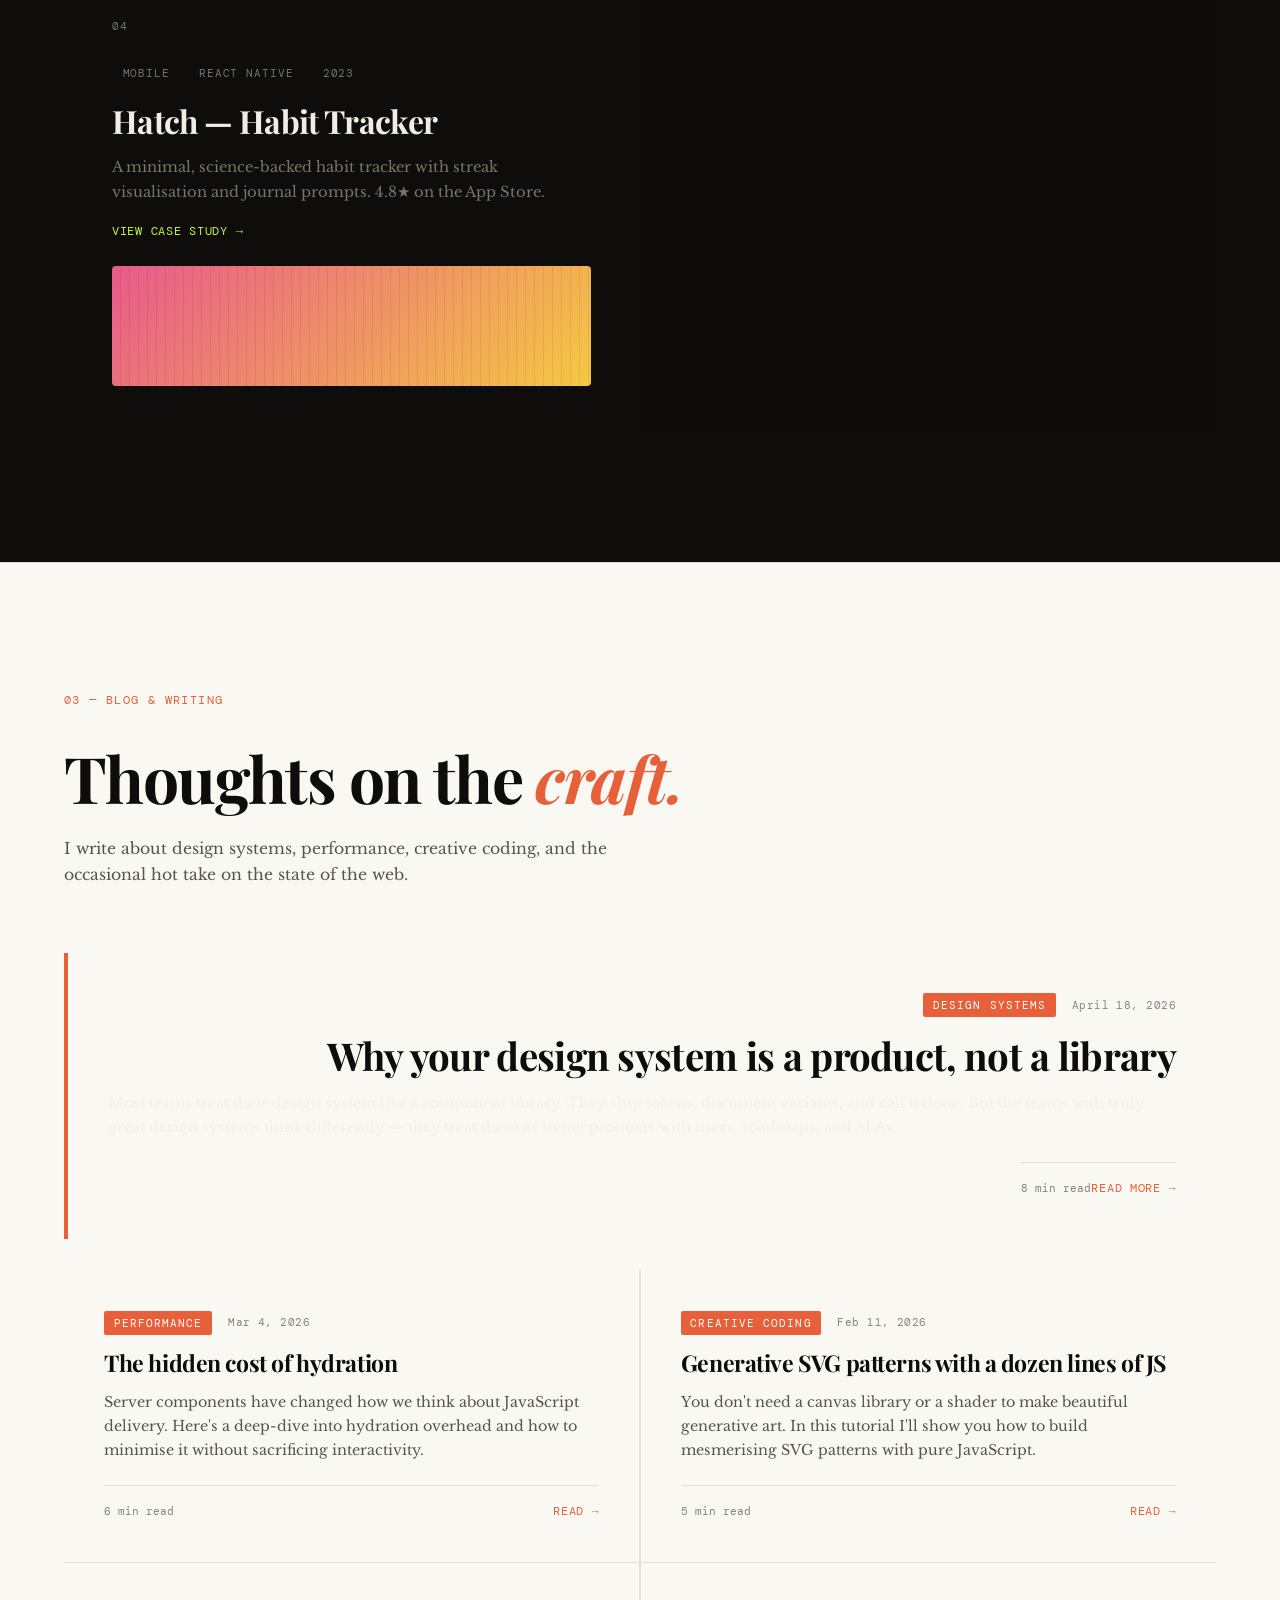
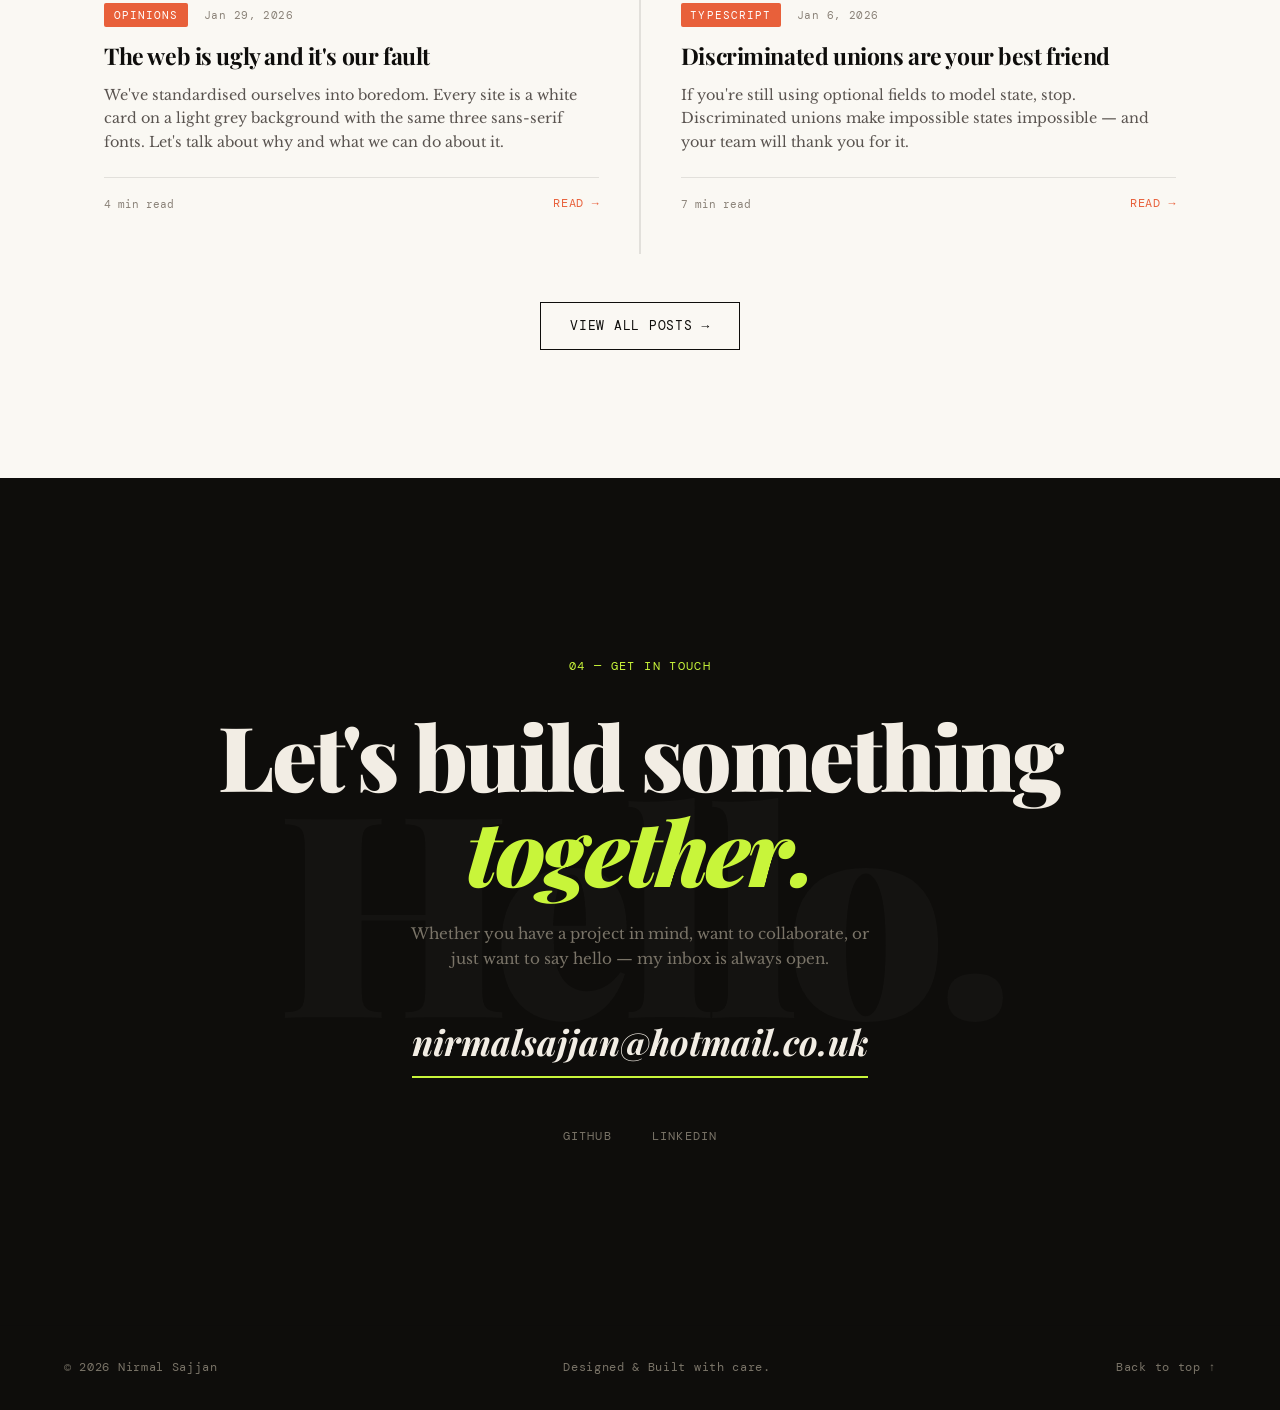
==== commit 92196d86: "update" ====
--- a/index.html
+++ b/index.html
@@ -27,7 +27,7 @@
     <div class="hero-tag">Available for work · 2026</div>
     <h1 class="hero-title">
       <span class="line">Nirmal</span>
-      <span class="line">&amp; Sajjan</span>
+      <span class="line italic">Sajjan</span>
     </h1>
     <div class="hero-sub">
       <p>Welcome to my journey into the Tech world!</p>
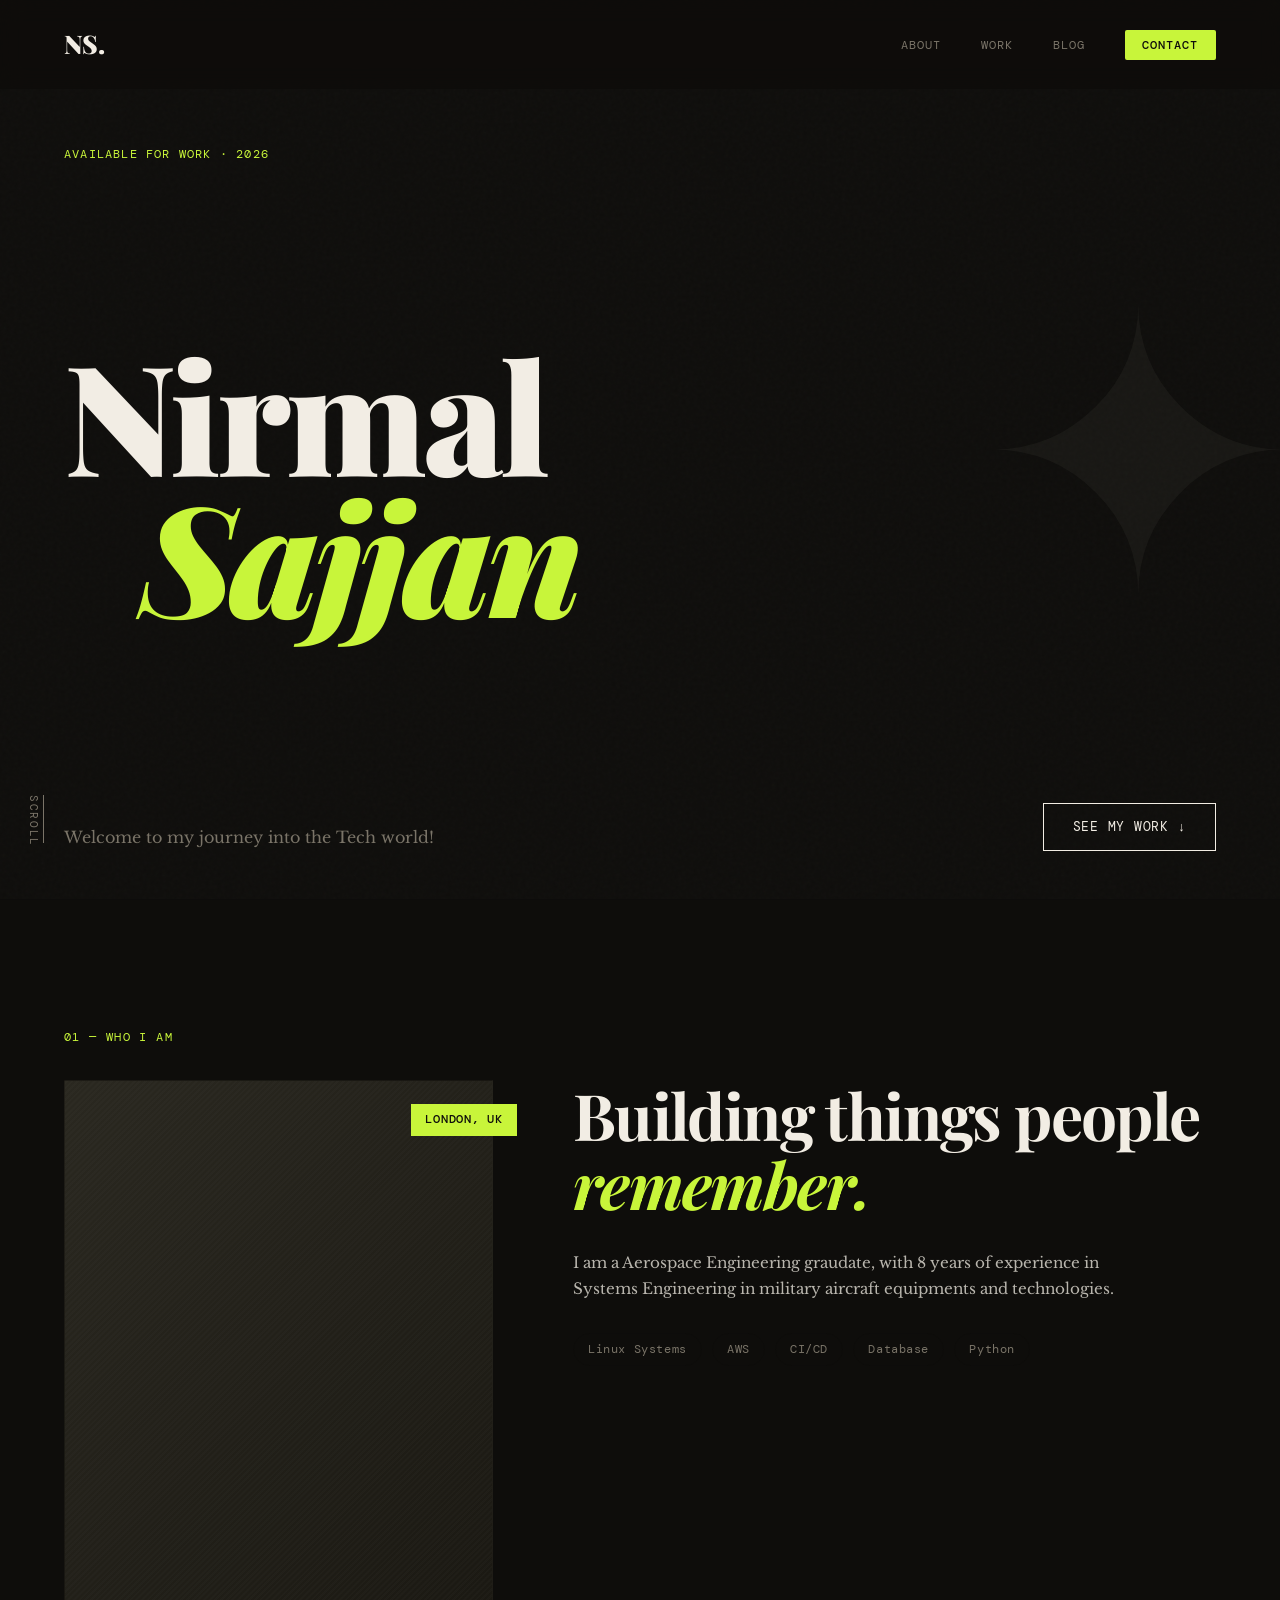
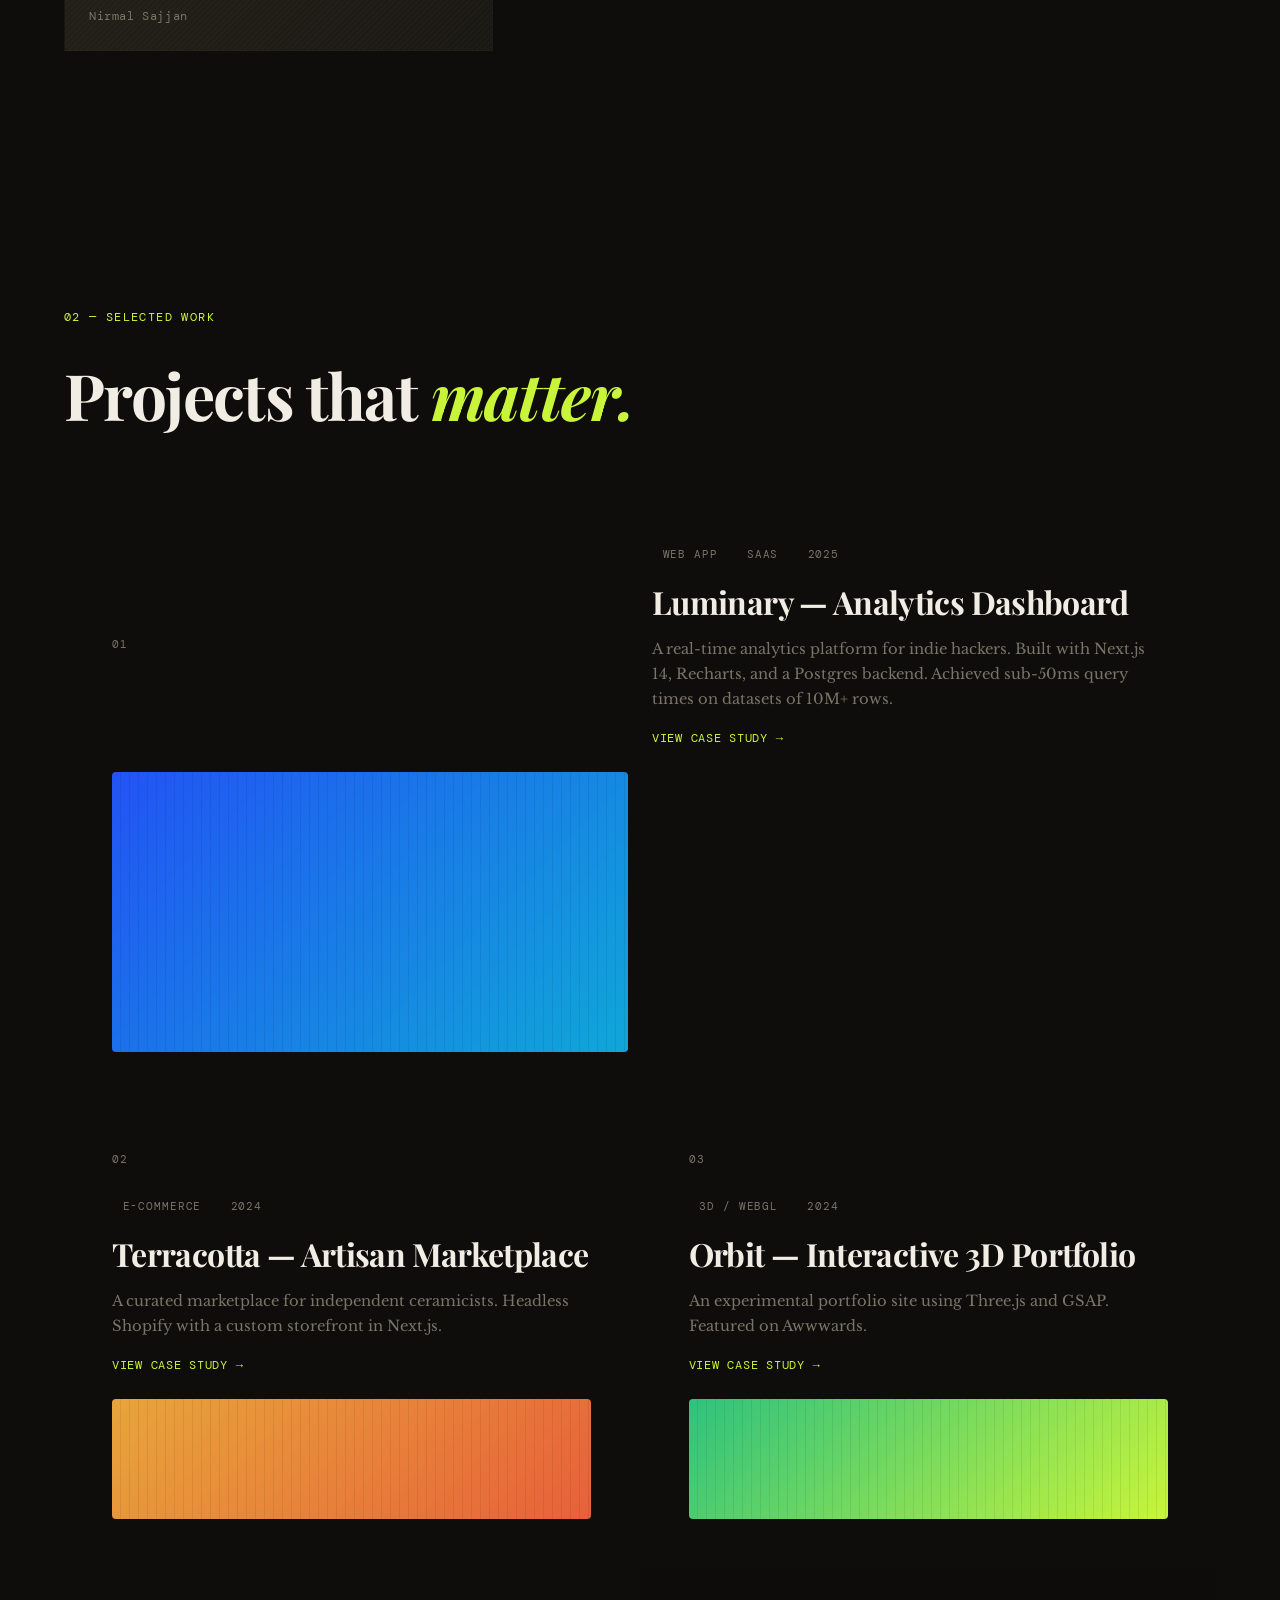
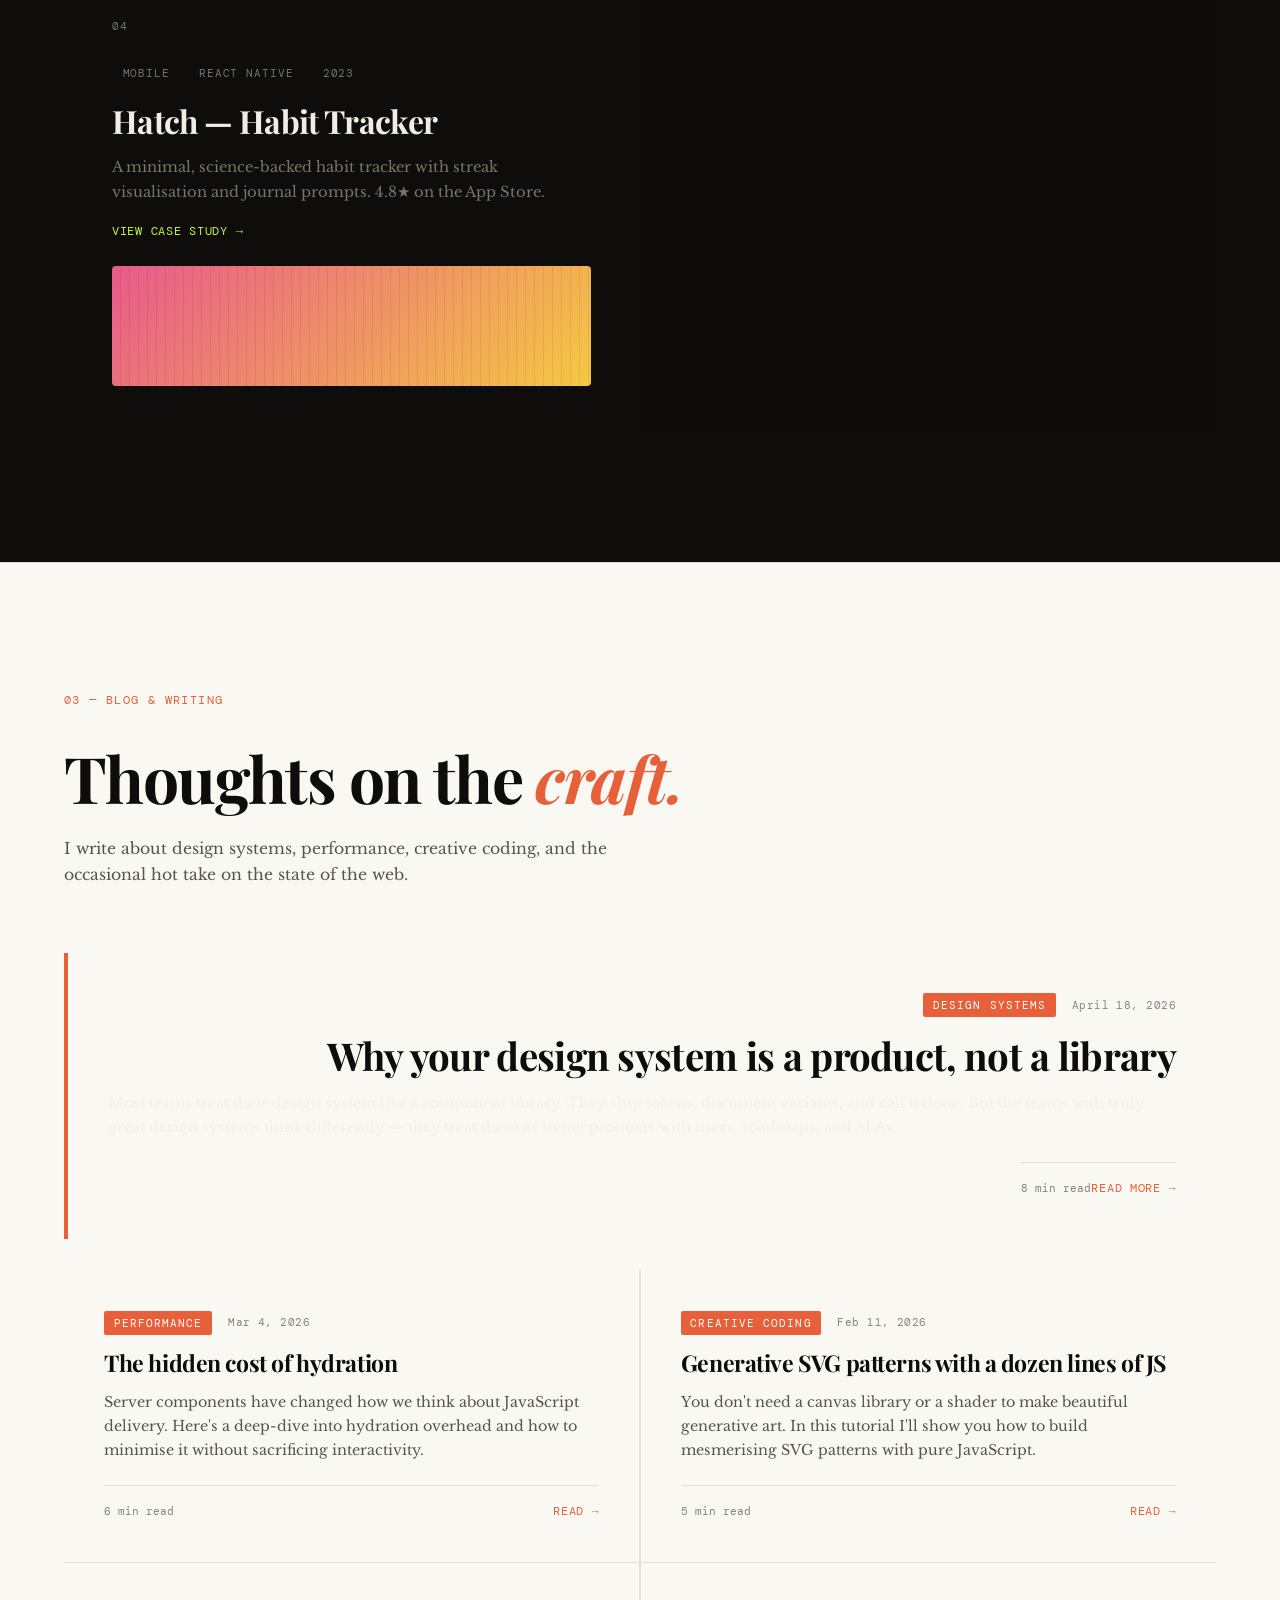
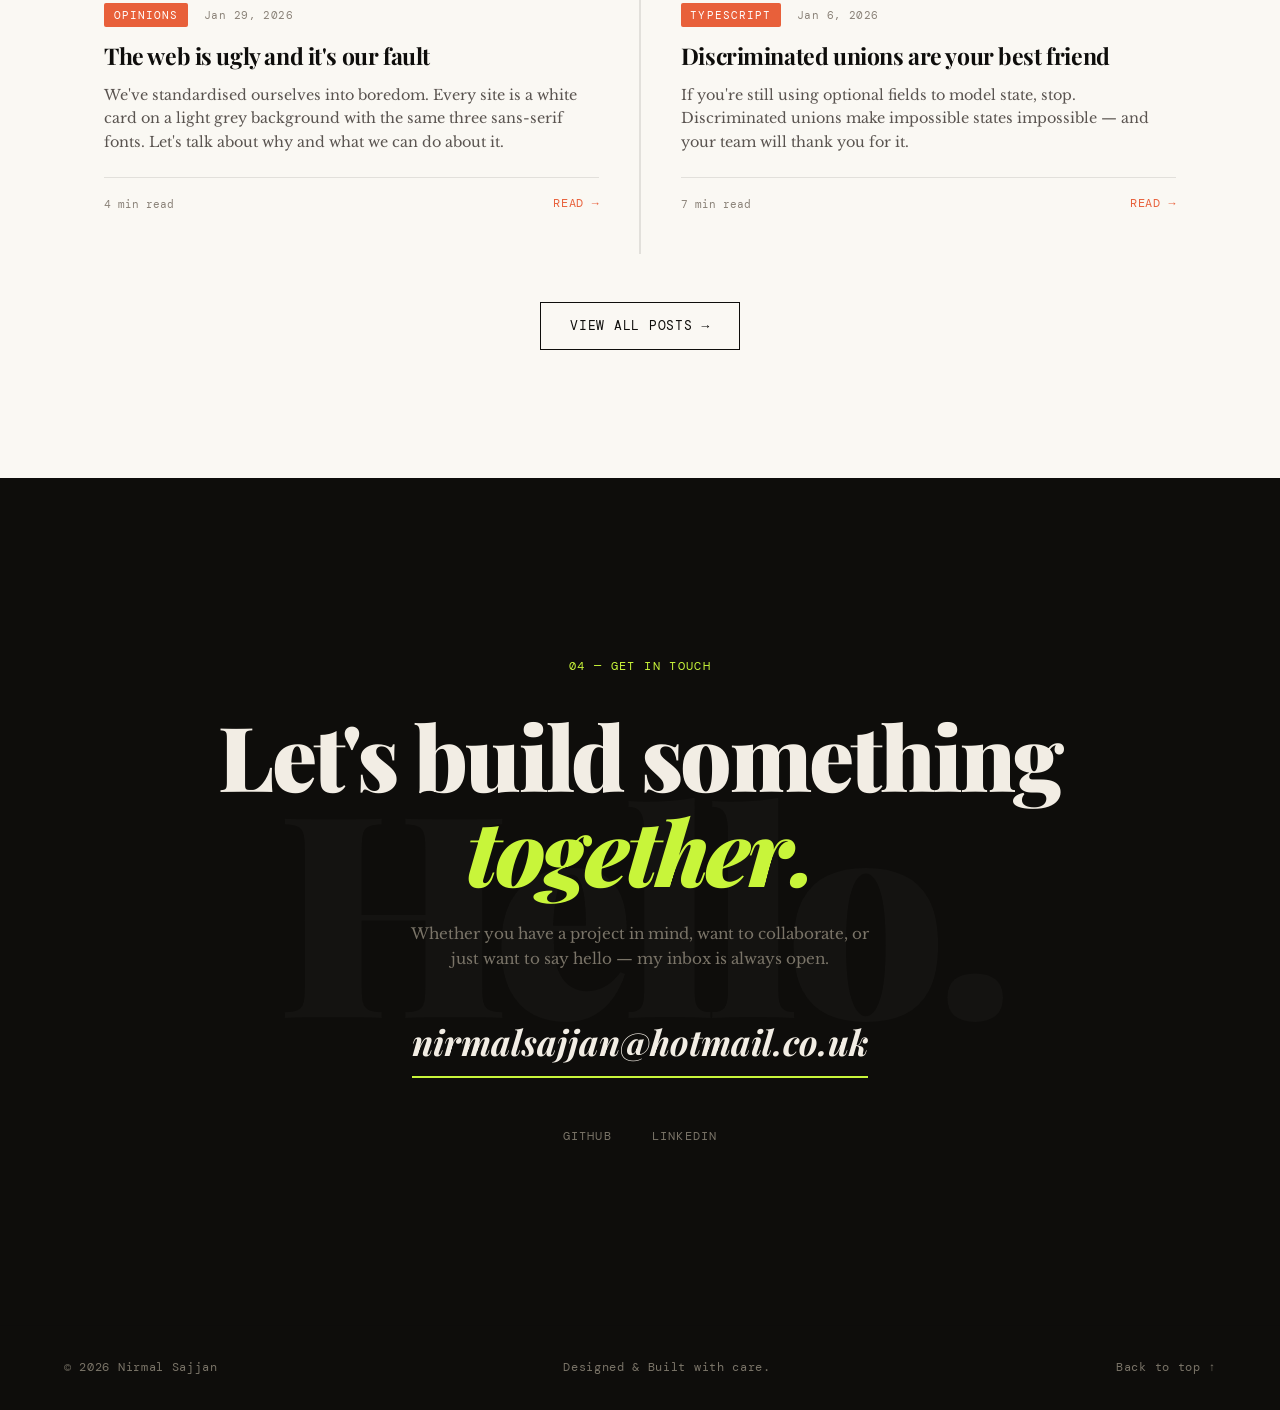
==== commit 55342d28: "a" ====
--- a/index.html
+++ b/index.html
@@ -49,7 +49,7 @@
       <div class="about-text">
         <h2 class="section-title">Building things people <em>remember.</em></h2>
         <p>I am a Aerospace Engineering graudate, with 8 years of experience in Systems Engineering in military aircraft equipments and technologies.</p>
-        <p>I'm now looking to transition into a cloud-focused career, where I can apply my existing knowledge and experience in building cloud platforms, scalable architectures with a goal developing into a DevOps engineer.</p>
+        <p></p>
         <div class="skills-row">
           <div class="skill-chip">Linux Systems</div>
           <div class="skill-chip">AWS</div>
